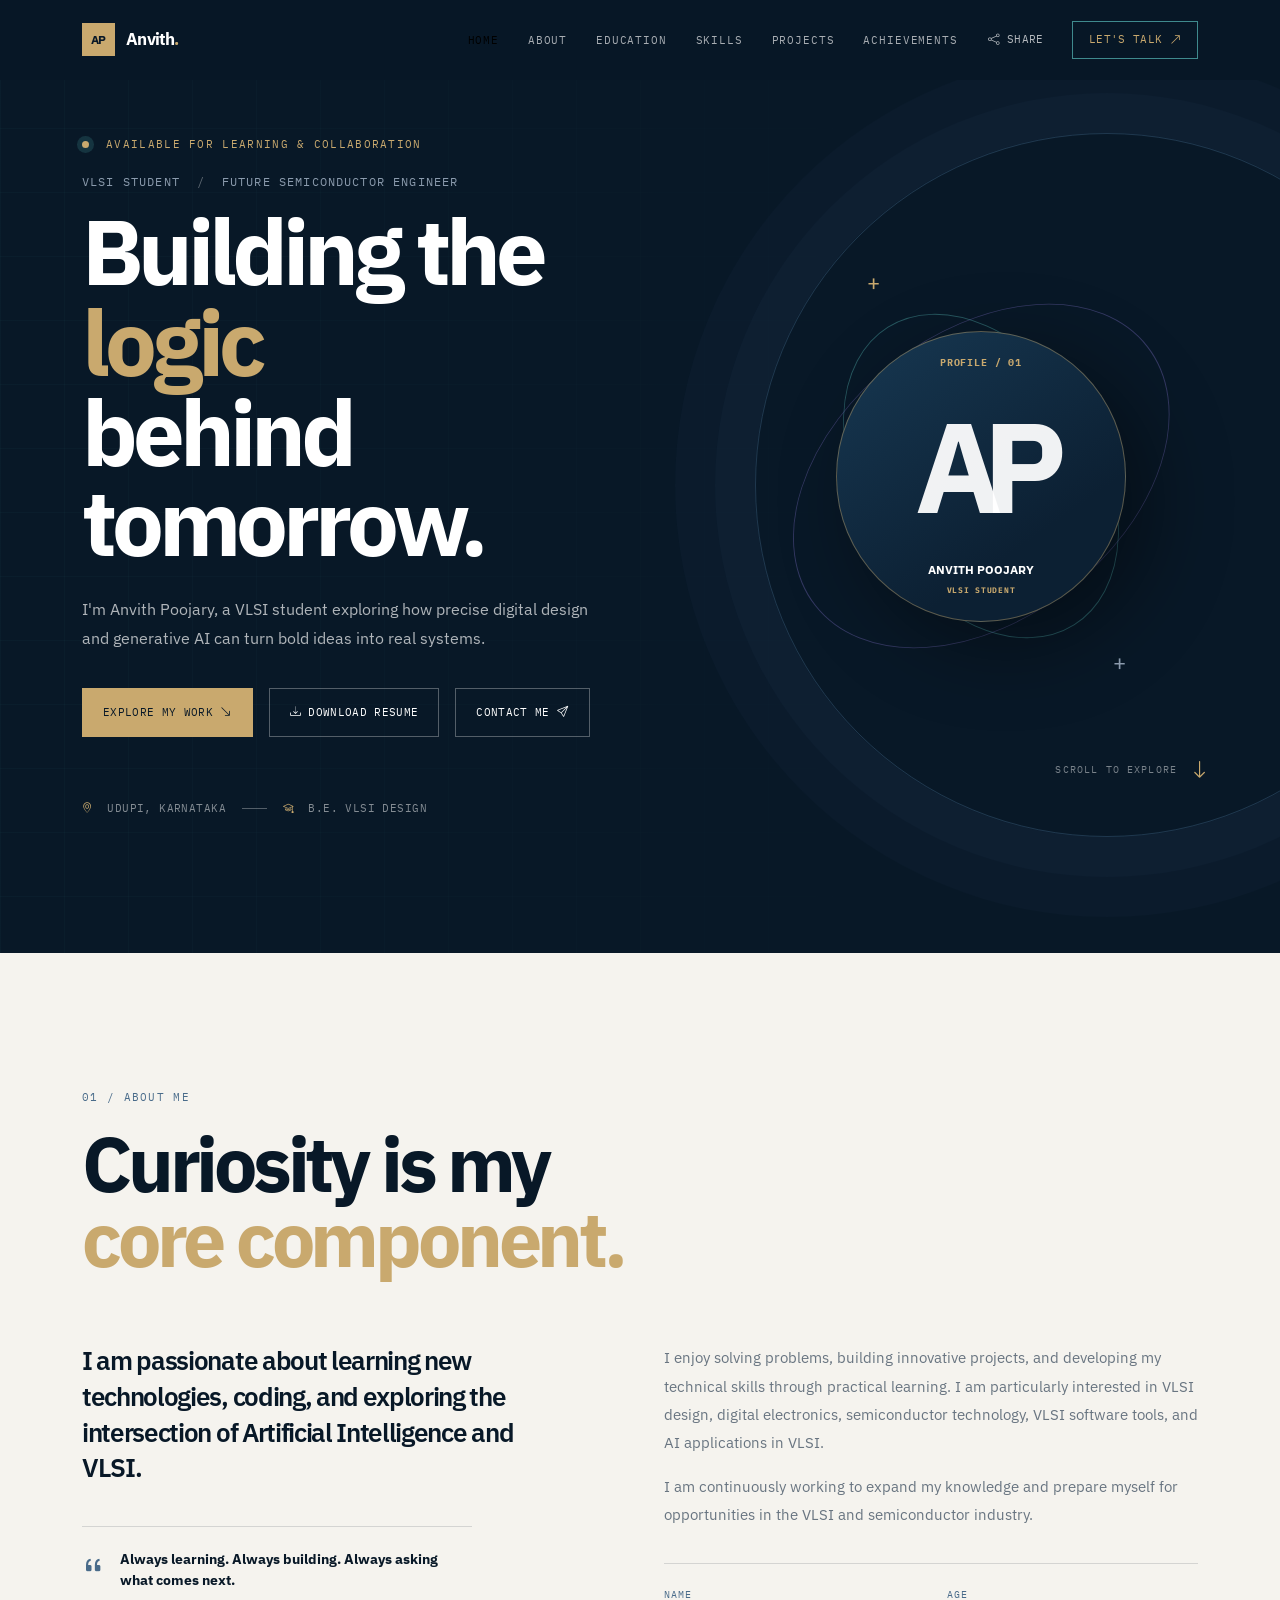
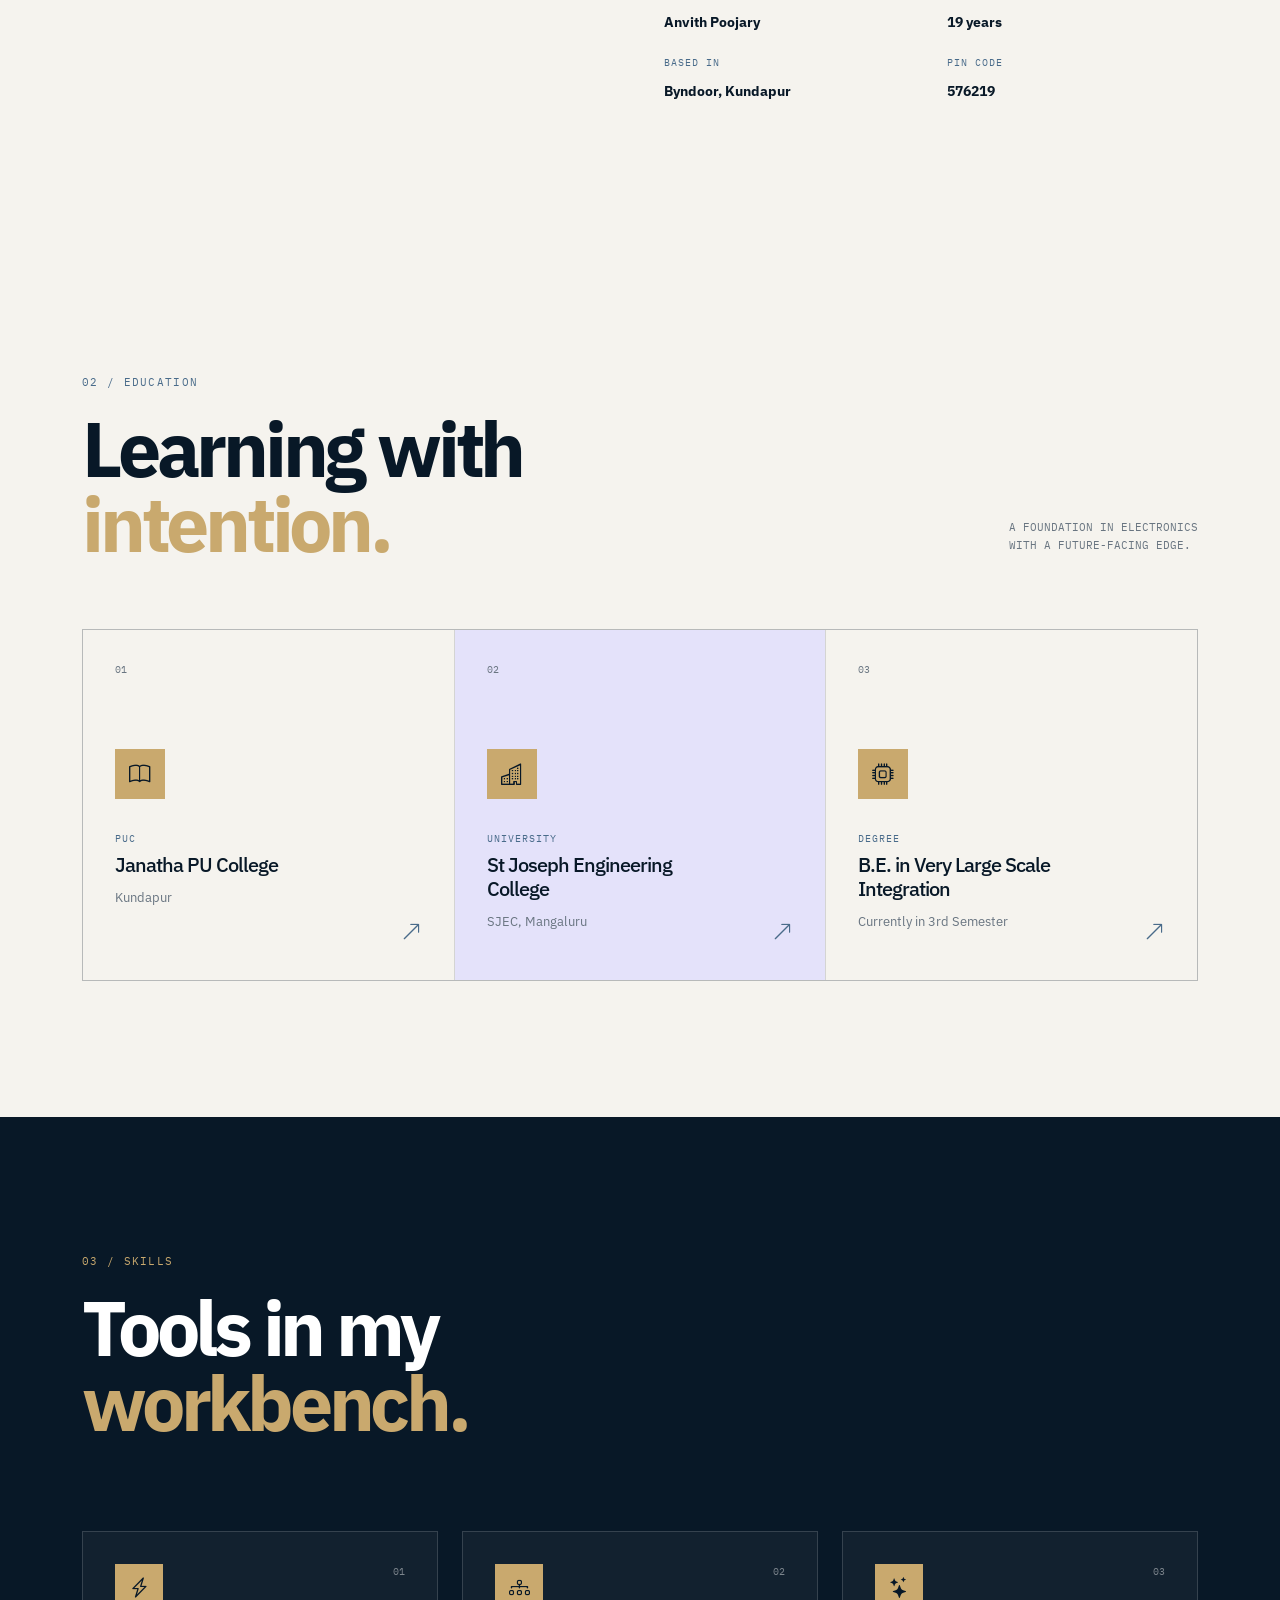
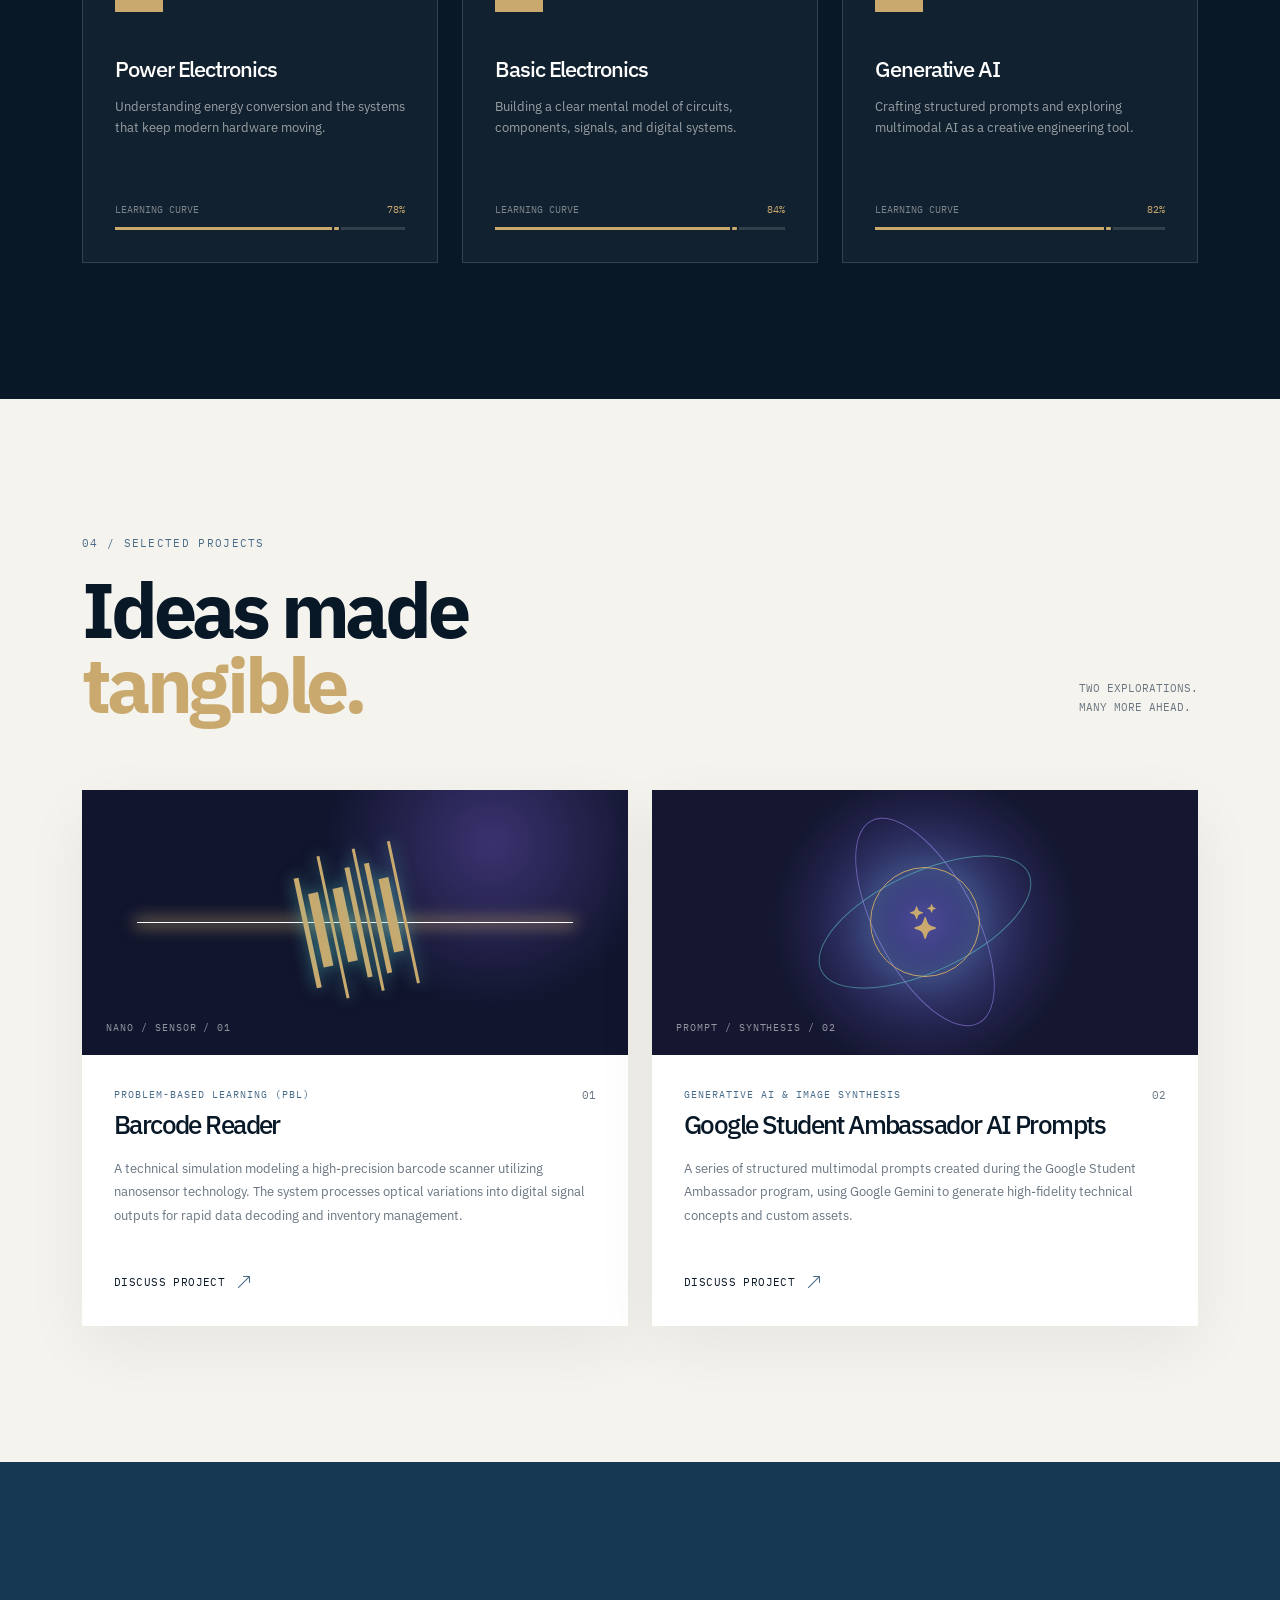
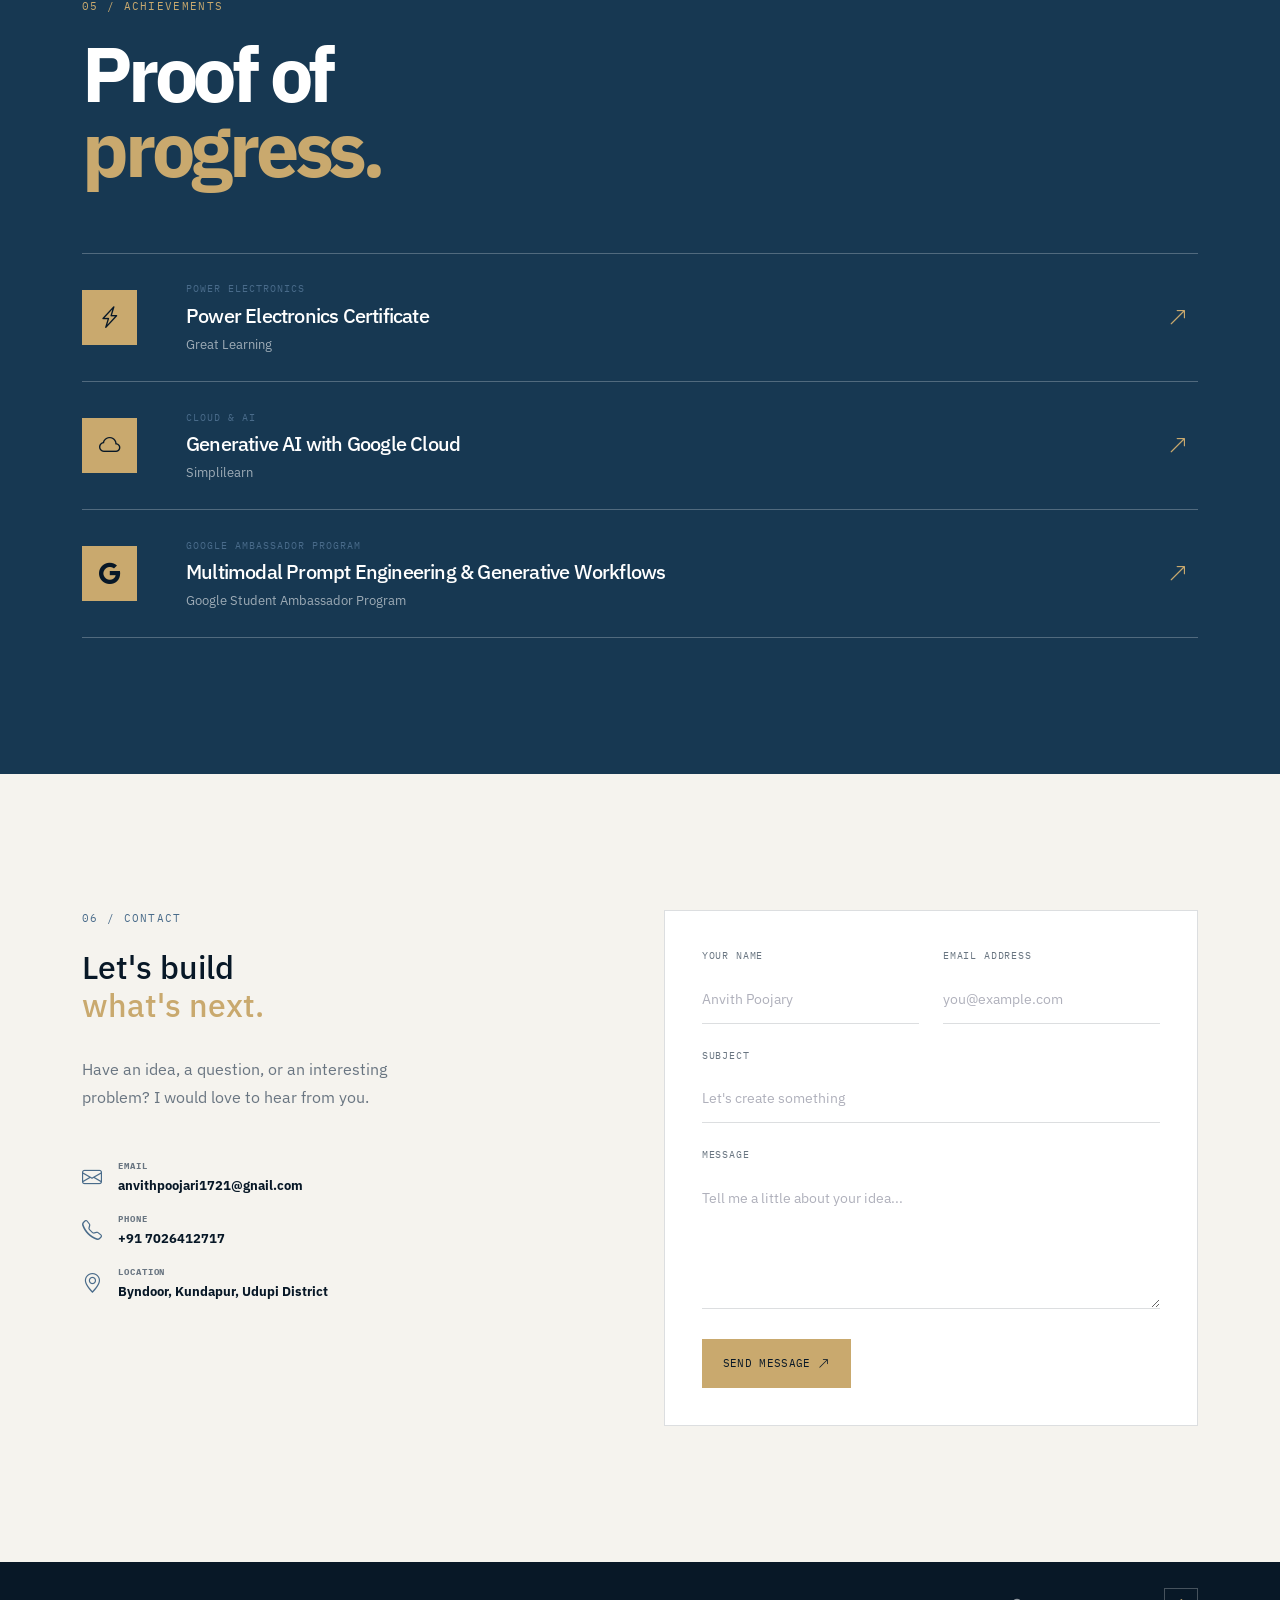
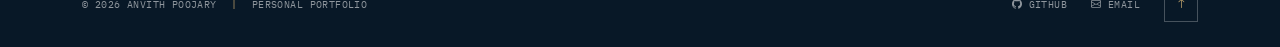
==== index.html @ b2755cb9 "Add files via upload" ====
<!DOCTYPE html>
<html lang="en">
<head>
  <meta charset="UTF-8">
  <meta name="viewport" content="width=device-width, initial-scale=1.0">
  <meta name="description" content="Anvith Poojary is a VLSI student building thoughtful solutions at the intersection of digital electronics, AI, and semiconductor technology.">
  <meta name="theme-color" content="#081827">
  <title>Anvith Poojary | VLSI Student Portfolio</title>

  <!-- Typography and vendor styles -->
  <link rel="preconnect" href="https://fonts.googleapis.com">
  <link rel="preconnect" href="https://fonts.gstatic.com" crossorigin>
  <link href="https://fonts.googleapis.com/css2?family=IBM+Plex+Mono:wght@400;500&family=IBM+Plex+Sans:wght@400;500;600;700&display=swap" rel="stylesheet">
  <link href="https://cdn.jsdelivr.net/npm/bootstrap@5.3.3/dist/css/bootstrap.min.css" rel="stylesheet" integrity="sha384-QWTKZyjpPEjISv5WaRU9OFeRpok6YctnYmDr5pNlyT2bRjXh0JMhjY6hW+ALEwIH" crossorigin="anonymous">
  <link rel="stylesheet" href="https://cdn.jsdelivr.net/npm/bootstrap-icons@1.11.3/font/bootstrap-icons.min.css">
  <link rel="stylesheet" href="style.css">
</head>
<body>
  <!-- Page loading state -->
  <div class="page-loader" id="pageLoader" aria-label="Loading portfolio" role="status">
    <div class="loader-mark">AP<span>.</span></div>
    <div class="loader-line"><span></span></div>
  </div>

  <!-- Sticky navigation -->
  <nav class="navbar navbar-expand-lg fixed-top" id="mainNav" aria-label="Primary navigation">
    <div class="container">
      <a class="navbar-brand" href="#home" aria-label="Anvith Poojary home">
        <span class="brand-mark">AP</span>
        <span class="brand-name">Anvith<span>.</span></span>
      </a>
      <button class="navbar-toggler" type="button" data-bs-toggle="collapse" data-bs-target="#navMenu" aria-controls="navMenu" aria-expanded="false" aria-label="Toggle navigation">
        <i class="bi bi-list"></i>
      </button>
      <div class="collapse navbar-collapse" id="navMenu">
        <ul class="navbar-nav ms-auto align-items-lg-center gap-lg-2">
          <li class="nav-item"><a class="nav-link active" href="#home">Home</a></li>
          <li class="nav-item"><a class="nav-link" href="#about">About</a></li>
          <li class="nav-item"><a class="nav-link" href="#education">Education</a></li>
          <li class="nav-item"><a class="nav-link" href="#skills">Skills</a></li>
          <li class="nav-item"><a class="nav-link" href="#projects">Projects</a></li>
          <li class="nav-item"><a class="nav-link" href="#achievements">Achievements</a></li>
          <li class="nav-item"><button class="btn btn-share" type="button" id="shareButton" aria-label="Share this portfolio"><i class="bi bi-share"></i> Share</button></li>
          <li class="nav-item ms-lg-2"><a class="btn btn-nav" href="#contact">Let's talk <i class="bi bi-arrow-up-right"></i></a></li>
        </ul>
      </div>
    </div>
  </nav>

  <main>
    <!-- Hero -->
    <section class="hero-section section-padding" id="home">
      <div class="hero-grid"></div>
      <div class="container position-relative">
        <div class="row align-items-center g-5">
          <div class="col-lg-7 hero-copy" data-reveal>
            <p class="eyebrow"><span class="status-dot"></span> Available for learning & collaboration</p>
            <p class="hero-tagline">VLSI Student <span>/</span> Future Semiconductor Engineer</p>
            <h1>Building the <em>logic</em><br>behind tomorrow.</h1>
            <p class="hero-intro">I'm Anvith Poojary, a VLSI student exploring how precise digital design and generative AI can turn bold ideas into real systems.</p>
            <div class="hero-actions d-flex flex-wrap gap-3">
              <a href="#projects" class="btn btn-primary-custom">Explore my work <i class="bi bi-arrow-down-right"></i></a>
              <a href="#" class="btn btn-outline-custom" id="downloadResume"><i class="bi bi-download"></i> Download resume</a>
              <a href="#contact" class="btn btn-outline-custom">Contact me <i class="bi bi-send"></i></a>
            </div>
            <div class="hero-meta">
              <span><i class="bi bi-geo-alt"></i> Udupi, Karnataka</span>
              <span class="meta-divider"></span>
              <span><i class="bi bi-mortarboard"></i> B.E. VLSI Design</span>
            </div>
          </div>
          <div class="col-lg-5 hero-visual" data-reveal data-reveal-delay="150">
            <div class="profile-orbit" aria-label="Profile image placeholder for Anvith Poojary">
              <div class="orbit orbit-one"></div>
              <div class="orbit orbit-two"></div>
              <div class="profile-card">
                <div class="profile-topline"><strong>PROFILE / 01</strong></div>
                <div class="profile-initials">AP</div>
                <div class="profile-caption"><strong>ANVITH POOJARY</strong><small>VLSI STUDENT</small></div>
              </div>
              <div class="visual-cross cross-one">+</div>
              <div class="visual-cross cross-two">+</div>
            </div>
          </div>
        </div>
        <a href="#about" class="scroll-cue" aria-label="Scroll to about section"><span>Scroll to explore</span><i class="bi bi-arrow-down"></i></a>
      </div>
    </section>

    <!-- About -->
    <section class="section-padding section-light" id="about">
      <div class="container">
        <div class="section-heading" data-reveal>
          <p class="eyebrow">01 / About me</p>
          <h2>Curiosity is my<br><span>core component.</span></h2>
        </div>
        <div class="row g-5 align-items-start">
          <div class="col-lg-5" data-reveal>
            <p class="lead-copy">I am passionate about learning new technologies, coding, and exploring the intersection of Artificial Intelligence and VLSI.</p>
            <div class="about-note"><i class="bi bi-quote"></i><p>Always learning. Always building. Always asking what comes next.</p></div>
          </div>
          <div class="col-lg-6 offset-lg-1" data-reveal data-reveal-delay="120">
            <p class="body-copy">I enjoy solving problems, building innovative projects, and developing my technical skills through practical learning. I am particularly interested in VLSI design, digital electronics, semiconductor technology, VLSI software tools, and AI applications in VLSI.</p>
            <p class="body-copy">I am continuously working to expand my knowledge and prepare myself for opportunities in the VLSI and semiconductor industry.</p>
            <div class="info-grid">
              <div><span>NAME</span><strong>Anvith Poojary</strong></div>
              <div><span>AGE</span><strong>19 years</strong></div>
              <div><span>BASED IN</span><strong>Byndoor, Kundapur</strong></div>
              <div><span>PIN CODE</span><strong>576219</strong></div>
            </div>
          </div>
        </div>
      </div>
    </section>

    <!-- Education -->
    <section class="section-padding" id="education">
      <div class="container">
        <div class="section-heading d-lg-flex justify-content-between align-items-end" data-reveal>
          <div><p class="eyebrow">02 / Education</p><h2>Learning with<br><span>intention.</span></h2></div>
          <p class="heading-aside">A foundation in electronics<br>with a future-facing edge.</p>
        </div>
        <div class="education-track">
          <article class="education-card" data-reveal>
            <div class="card-index">01</div><div class="education-icon"><i class="bi bi-book"></i></div>
            <p class="card-label">PUC</p><h3>Janatha PU College</h3><p>Kundapur</p><div class="card-arrow"><i class="bi bi-arrow-up-right"></i></div>
          </article>
          <article class="education-card featured-education" data-reveal data-reveal-delay="100">
            <div class="card-index">02</div><div class="education-icon"><i class="bi bi-buildings"></i></div>
            <p class="card-label">University</p><h3>St Joseph Engineering College</h3><p>SJEC, Mangaluru</p><div class="card-arrow"><i class="bi bi-arrow-up-right"></i></div>
          </article>
          <article class="education-card" data-reveal data-reveal-delay="200">
            <div class="card-index">03</div><div class="education-icon"><i class="bi bi-cpu"></i></div>
            <p class="card-label">Degree</p><h3>B.E. in Very Large Scale Integration</h3><p>Currently in 3rd Semester</p><div class="card-arrow"><i class="bi bi-arrow-up-right"></i></div>
          </article>
        </div>
      </div>
    </section>

    <!-- Skills -->
    <section class="section-padding section-dark" id="skills">
      <div class="container">
        <div class="section-heading light-heading" data-reveal><p class="eyebrow">03 / Skills</p><h2>Tools in my<br><span>workbench.</span></h2></div>
        <div class="row g-4 skills-grid">
          <div class="col-md-4" data-reveal><article class="skill-card"><div class="skill-head"><div class="skill-icon"><i class="bi bi-lightning-charge"></i></div><span>01</span></div><h3>Power Electronics</h3><p>Understanding energy conversion and the systems that keep modern hardware moving.</p><div class="skill-progress"><div class="progress-meta"><span>Learning curve</span><strong>78%</strong></div><div class="progress"><div class="progress-bar" role="progressbar" style="width: 78%" aria-valuenow="78" aria-valuemin="0" aria-valuemax="100"></div></div></div></article></div>
          <div class="col-md-4" data-reveal data-reveal-delay="100"><article class="skill-card"><div class="skill-head"><div class="skill-icon"><i class="bi bi-diagram-3"></i></div><span>02</span></div><h3>Basic Electronics</h3><p>Building a clear mental model of circuits, components, signals, and digital systems.</p><div class="skill-progress"><div class="progress-meta"><span>Learning curve</span><strong>84%</strong></div><div class="progress"><div class="progress-bar" role="progressbar" style="width: 84%" aria-valuenow="84" aria-valuemin="0" aria-valuemax="100"></div></div></div></article></div>
          <div class="col-md-4" data-reveal data-reveal-delay="200"><article class="skill-card"><div class="skill-head"><div class="skill-icon"><i class="bi bi-stars"></i></div><span>03</span></div><h3>Generative AI</h3><p>Crafting structured prompts and exploring multimodal AI as a creative engineering tool.</p><div class="skill-progress"><div class="progress-meta"><span>Learning curve</span><strong>82%</strong></div><div class="progress"><div class="progress-bar" role="progressbar" style="width: 82%" aria-valuenow="82" aria-valuemin="0" aria-valuemax="100"></div></div></div></article></div>
        </div>
      </div>
    </section>

    <!-- Projects -->
    <section class="section-padding section-light" id="projects">
      <div class="container">
        <div class="section-heading d-lg-flex justify-content-between align-items-end" data-reveal><div><p class="eyebrow">04 / Selected projects</p><h2>Ideas made<br><span>tangible.</span></h2></div><p class="heading-aside">Two explorations.<br>Many more ahead.</p></div>
        <div class="row g-4">
          <div class="col-lg-6" data-reveal><article class="project-card"><div class="project-visual project-visual-barcode"><div class="scanner-line"></div><div class="barcode-bars"><span></span><span></span><span></span><span></span><span></span><span></span><span></span><span></span><span></span></div><div class="project-visual-label">NANO / SENSOR / 01</div></div><div class="project-content"><div class="d-flex justify-content-between align-items-start"><p class="card-label">Problem-Based Learning (PBL)</p><span class="project-number">01</span></div><h3>Barcode Reader</h3><p>A technical simulation modeling a high-precision barcode scanner utilizing nanosensor technology. The system processes optical variations into digital signal outputs for rapid data decoding and inventory management.</p><a href="#contact" class="project-link">Discuss project <i class="bi bi-arrow-up-right"></i></a></div></article></div>
          <div class="col-lg-6" data-reveal data-reveal-delay="120"><article class="project-card"><div class="project-visual project-visual-ai"><div class="ai-sphere"><i class="bi bi-stars"></i></div><div class="ai-orbit ai-orbit-a"></div><div class="ai-orbit ai-orbit-b"></div><div class="project-visual-label">PROMPT / SYNTHESIS / 02</div></div><div class="project-content"><div class="d-flex justify-content-between align-items-start"><p class="card-label">Generative AI & Image Synthesis</p><span class="project-number">02</span></div><h3>Google Student Ambassador AI Prompts</h3><p>A series of structured multimodal prompts created during the Google Student Ambassador program, using Google Gemini to generate high-fidelity technical concepts and custom assets.</p><a href="#contact" class="project-link">Discuss project <i class="bi bi-arrow-up-right"></i></a></div></article></div>
        </div>
      </div>
    </section>

    <!-- Achievements -->
    <section class="section-padding section-purple" id="achievements">
      <div class="container">
        <div class="section-heading light-heading" data-reveal><p class="eyebrow">05 / Achievements</p><h2>Proof of<br><span>progress.</span></h2></div>
        <div class="certificate-list">
          <article class="certificate-item" data-reveal><div class="certificate-icon"><i class="bi bi-lightning-charge"></i></div><div><p class="card-label">Power Electronics</p><h3>Power Electronics Certificate</h3><p>Great Learning</p></div><span class="certificate-arrow"><i class="bi bi-arrow-up-right"></i></span></article>
          <article class="certificate-item" data-reveal data-reveal-delay="100"><div class="certificate-icon"><i class="bi bi-cloud"></i></div><div><p class="card-label">Cloud & AI</p><h3>Generative AI with Google Cloud</h3><p>Simplilearn</p></div><span class="certificate-arrow"><i class="bi bi-arrow-up-right"></i></span></article>
          <article class="certificate-item" data-reveal data-reveal-delay="200"><div class="certificate-icon"><i class="bi bi-google"></i></div><div><p class="card-label">Google Ambassador Program</p><h3>Multimodal Prompt Engineering & Generative Workflows</h3><p>Google Student Ambassador Program</p></div><span class="certificate-arrow"><i class="bi bi-arrow-up-right"></i></span></article>
        </div>
      </div>
    </section>

    <!-- Contact -->
    <section class="section-padding section-light contact-section" id="contact">
      <div class="container"><div class="row g-5">
        <div class="col-lg-5" data-reveal><p class="eyebrow">06 / Contact</p><h2>Let's build<br><span>what's next.</span></h2><p class="contact-intro">Have an idea, a question, or an interesting problem? I would love to hear from you.</p><div class="contact-details"><a href="mailto:anvithpoojari1721@gnail.com"><i class="bi bi-envelope"></i><span><small>EMAIL</small>anvithpoojari1721@gnail.com</span></a><a href="tel:+917026412717"><i class="bi bi-telephone"></i><span><small>PHONE</small>+91 7026412717</span></a><div><i class="bi bi-geo-alt"></i><span><small>LOCATION</small>Byndoor, Kundapur, Udupi District</span></div></div></div>
        <div class="col-lg-6 offset-lg-1" data-reveal data-reveal-delay="120"><form id="contactForm" class="contact-form" novalidate><div class="row g-4"><div class="col-md-6 form-field"><label for="name">Your name</label><input type="text" id="name" name="name" placeholder="Anvith Poojary" required><div class="invalid-feedback">Please enter your name.</div></div><div class="col-md-6 form-field"><label for="email">Email address</label><input type="email" id="email" name="email" placeholder="you@example.com" required><div class="invalid-feedback">Please enter a valid email.</div></div><div class="col-12 form-field"><label for="subject">Subject</label><input type="text" id="subject" name="subject" placeholder="Let's create something" required><div class="invalid-feedback">Please enter a subject.</div></div><div class="col-12 form-field"><label for="message">Message</label><textarea id="message" name="message" rows="5" placeholder="Tell me a little about your idea..." required></textarea><div class="invalid-feedback">Please write a message.</div></div><div class="col-12 d-flex align-items-center gap-3"><button class="btn btn-primary-custom" type="submit">Send message <i class="bi bi-arrow-up-right"></i></button><span class="form-status" id="formStatus" role="status"></span></div></div></form></div>
      </div></div>
    </section>
  </main>

  <!-- Footer -->
  <footer class="site-footer"><div class="container d-flex flex-column flex-md-row justify-content-between align-items-center gap-3"><p>&copy; 2026 Anvith Poojary <span>|</span> Personal Portfolio</p><div class="footer-links"><a href="https://github.com/A-poojary" target="_blank" rel="noopener noreferrer" aria-label="Anvith's GitHub"><i class="bi bi-github"></i> GitHub</a><a href="mailto:anvithpoojari1721@gnail.com"><i class="bi bi-envelope"></i> Email</a><a href="#home" class="back-top" aria-label="Back to top"><i class="bi bi-arrow-up"></i></a></div></div></footer>

  <script src="https://cdn.jsdelivr.net/npm/bootstrap@5.3.3/dist/js/bootstrap.bundle.min.js" integrity="sha384-YvpcrYf0tY3lHB60NNkmXc5s9fDVZLESaAA55NDzOxhy9GkcIdslK1eN7N6jIeHz" crossorigin="anonymous"></script>
  <script src="script.js"></script>
</body>
</html>
---- style.css ----
:root {
  --ink: #081827;
  --ink-soft: #10283d;
  --paper: #f5f3ee;
  --white: #ffffff;
  --muted: #697581;
  --line: rgba(8, 24, 39, 0.14);
  --electric: #496b8a;
  --cyan: #c9a96e;
  --violet: #8b9bad;
  --display: 'IBM Plex Sans', sans-serif;
  --mono: 'IBM Plex Mono', monospace;
}

* { box-sizing: border-box; }
html { scroll-behavior: smooth; }
body { margin: 0; color: var(--ink); background: var(--paper); font-family: var(--display); overflow-x: hidden; }
a { color: inherit; text-decoration: none; }
section { scroll-margin-top: 76px; }

.page-loader { position: fixed; inset: 0; z-index: 2000; display: flex; align-items: center; justify-content: center; flex-direction: column; gap: 1.25rem; background: var(--ink); transition: opacity .6s ease, visibility .6s ease; }
.page-loader.is-hidden { opacity: 0; visibility: hidden; }
.loader-mark { color: #fff; font-size: 2.3rem; font-weight: 800; letter-spacing: -.08em; }
.loader-mark span, .brand-name span { color: var(--cyan); }
.loader-line { width: 100px; height: 2px; overflow: hidden; background: rgba(255,255,255,.18); }
.loader-line span { display: block; width: 55%; height: 100%; background: var(--cyan); animation: loading 1s ease-in-out infinite; }
@keyframes loading { 0% { transform: translateX(-100%); } 100% { transform: translateX(190%); } }

.navbar { padding: 1.15rem 0; background: rgba(8,24,39,.94); backdrop-filter: blur(16px); transition: padding .3s ease, box-shadow .3s ease; }
.navbar.fixed-top { position: fixed; top: 0; right: 0; left: 0; z-index: 1030; }
.navbar > .container { display: flex; align-items: center; width: 100%; max-width: 1140px; margin: 0 auto; padding-right: .75rem; padding-left: .75rem; }
.navbar.scrolled { padding: .72rem 0; box-shadow: 0 10px 40px rgba(0,0,0,.16); }
.navbar-brand { display: flex; align-items: center; gap: .7rem; color: #fff; font-weight: 800; letter-spacing: -.05em; font-size: 1.05rem; }
.navbar-brand { flex-shrink: 0; }
.brand-mark { display: grid; place-items: center; width: 33px; height: 33px; color: var(--ink); background: var(--cyan); font-size: .75rem; letter-spacing: -.08em; }
.nav-link { color: rgba(255,255,255,.65); font-family: var(--mono); font-size: .68rem; text-transform: uppercase; letter-spacing: .08em; padding: .55rem .65rem !important; }
.nav-link:hover, .nav-link.active { color: var(--cyan); }
.navbar-nav { display: flex; flex-wrap: nowrap; align-items: center; margin-left: auto; white-space: nowrap; }
.navbar-collapse { flex-grow: 1; align-items: center; }
.btn-share { padding: .62rem .7rem; color: rgba(255,255,255,.7); background: transparent; border: 1px solid transparent; font-size: .68rem; }
.btn-share:hover { color: var(--cyan); border-color: rgba(143,180,211,.4); }
.btn-nav { border: 1px solid rgba(100,215,210,.6); color: var(--cyan); padding: .62rem 1rem; border-radius: 0; font-family: var(--mono); font-size: .68rem; text-transform: uppercase; letter-spacing: .04em; }
.btn-nav:hover { color: var(--ink); background: var(--cyan); }
.navbar-toggler { color: #fff; border: 1px solid rgba(255,255,255,.3); border-radius: 0; font-size: 1.3rem; }

.hero-section { position: relative; min-height: 100vh; display: flex; align-items: center; overflow: hidden; color: #fff; background: var(--ink); padding-top: 8rem; }
.hero-grid { position: absolute; inset: 0; opacity: .28; background-image: linear-gradient(rgba(100,215,210,.11) 1px, transparent 1px), linear-gradient(90deg, rgba(100,215,210,.11) 1px, transparent 1px); background-size: 64px 64px; mask-image: linear-gradient(to right, #000, transparent 75%); }
.hero-section::after { content: ''; position: absolute; top: 14%; right: -14%; width: 55vw; height: 55vw; border-radius: 50%; border: 1px solid rgba(81,125,163,.32); box-shadow: 0 0 0 40px rgba(81,125,163,.04), 0 0 0 80px rgba(81,125,163,.035); }
.eyebrow { margin-bottom: 1.3rem; color: var(--electric); font-family: var(--mono); font-size: .68rem; letter-spacing: .12em; text-transform: uppercase; }
.hero-section .eyebrow, .light-heading .eyebrow { color: var(--cyan); }
.status-dot { display: inline-block; width: 7px; height: 7px; margin-right: .55rem; border-radius: 50%; background: var(--cyan); box-shadow: 0 0 0 5px rgba(100,215,210,.14); }
.hero-tagline { margin: 0 0 1rem; color: var(--violet); font-family: var(--mono); font-size: .72rem; letter-spacing: .1em; text-transform: uppercase; }
.hero-tagline span { margin: 0 .55rem; color: rgba(255,255,255,.35); }
h1, h2, h3, p { margin-top: 0; }
h1 { max-width: 760px; margin-bottom: 1.7rem; font-size: clamp(3.5rem, 7.2vw, 7.4rem); line-height: .98; letter-spacing: -.055em; font-weight: 700; }
h1 em, h2 span { color: var(--cyan); font-style: normal; }
.hero-intro { max-width: 510px; color: rgba(255,255,255,.68); font-size: 1rem; line-height: 1.8; }
.hero-actions { margin-top: 2.2rem; }
.btn { border-radius: 0; font-family: var(--mono); font-size: .7rem; letter-spacing: .03em; text-transform: uppercase; transition: transform .25s ease, background .25s ease, color .25s ease; }
.btn:hover { transform: translateY(-3px); }
.btn-primary-custom { padding: .95rem 1.25rem; color: var(--ink); background: var(--cyan); border: 1px solid var(--cyan); }
.btn-primary-custom:hover { color: var(--ink); background: #90ebe3; border-color: #90ebe3; }
.btn-outline-custom { padding: .95rem 1.25rem; color: #fff; border: 1px solid rgba(255,255,255,.3); }
.btn-outline-custom:hover { color: var(--ink); background: #fff; border-color: #fff; }
.hero-meta { display: flex; flex-wrap: wrap; align-items: center; gap: 1rem; margin-top: 4rem; color: rgba(255,255,255,.5); font-family: var(--mono); font-size: .66rem; text-transform: uppercase; letter-spacing: .04em; }
.hero-meta i { color: var(--cyan); margin-right: .4rem; }
.meta-divider { width: 25px; height: 1px; background: rgba(255,255,255,.3); }
.hero-visual { min-height: 510px; display: grid; place-items: center; }
.profile-orbit { position: relative; width: min(440px, 90vw); aspect-ratio: 1; }
.orbit { position: absolute; inset: 10%; border: 1px solid rgba(100,215,210,.33); border-radius: 50%; transform: rotate(-32deg) scaleX(.68); }
.orbit-one { animation: rotateOrbit 16s linear infinite; }
.orbit-two { inset: 2%; border-color: rgba(167,139,250,.28); transform: rotate(52deg) scaleX(.68); animation: rotateOrbitReverse 20s linear infinite; }
@keyframes rotateOrbit { to { transform: rotate(328deg) scaleX(.68); } }
@keyframes rotateOrbitReverse { to { transform: rotate(-308deg) scaleX(.68); } }
.profile-card { position: absolute; inset: 17%; display: flex; flex-direction: column; justify-content: space-between; padding: 1.5rem; background: linear-gradient(145deg, #173852, #0c2033 70%); border: 1px solid rgba(201,169,110,.42); border-radius: 50%; box-shadow: 25px 25px 80px rgba(0,0,0,.4); }
.profile-topline { display: flex; justify-content: center; color: var(--cyan); font-family: var(--mono); font-size: .6rem; letter-spacing: .09em; }
.profile-topline strong, .profile-caption strong { font-weight: 700; }
.profile-initials { align-self: center; color: rgba(255,255,255,.94); font-size: clamp(5rem, 13vw, 8rem); font-weight: 800; letter-spacing: -.16em; line-height: .95; }
.profile-caption { display: flex; flex-direction: column; align-items: center; gap: .35rem; color: #fff; font-size: .75rem; font-weight: 700; text-align: center; }
.profile-caption small { color: var(--cyan); font-family: var(--mono); font-size: .5rem; letter-spacing: .09em; }
.visual-cross { position: absolute; color: var(--cyan); font-size: 1.4rem; }.cross-one { top: 2%; left: 24%; }.cross-two { right: 17%; bottom: 4%; color: var(--violet); }
.scroll-cue { position: absolute; right: 0; bottom: 2rem; display: flex; align-items: center; gap: .8rem; color: rgba(255,255,255,.46); font-family: var(--mono); font-size: .6rem; text-transform: uppercase; letter-spacing: .12em; }.scroll-cue i { color: var(--cyan); font-size: 1.2rem; }

.section-padding { padding: 8.5rem 0; }.section-light { background: var(--paper); }.section-dark { color: #fff; background: var(--ink); }.section-purple { color: #fff; background: #173852; }
.section-heading { margin-bottom: 4.2rem; }.section-heading h2 { margin: 0; font-size: clamp(3rem, 6vw, 5.8rem); line-height: .98; letter-spacing: -.055em; font-weight: 700; }.heading-aside { margin: 0 0 .4rem; color: var(--muted); font-family: var(--mono); font-size: .68rem; line-height: 1.7; text-transform: uppercase; }.light-heading h2 { color: #fff; }
.lead-copy { max-width: 440px; margin-bottom: 2.5rem; font-size: 1.65rem; line-height: 1.35; letter-spacing: -.05em; font-weight: 600; }.body-copy { max-width: 570px; color: var(--muted); font-size: .95rem; line-height: 1.85; }.about-note { display: flex; gap: 1rem; align-items: start; max-width: 390px; padding-top: 1.4rem; border-top: 1px solid var(--line); color: var(--electric); }.about-note i { font-size: 1.4rem; }.about-note p { margin: 0; color: var(--ink); font-size: .88rem; line-height: 1.5; font-weight: 700; }.info-grid { display: grid; grid-template-columns: repeat(2, 1fr); gap: 1.4rem 2rem; margin-top: 2.2rem; padding-top: 1.4rem; border-top: 1px solid var(--line); }.info-grid span, .card-label { display: block; margin-bottom: .45rem; color: var(--electric); font-family: var(--mono); font-size: .63rem; letter-spacing: .1em; text-transform: uppercase; }.info-grid strong { font-size: .87rem; }
.education-track { display: grid; grid-template-columns: repeat(3, 1fr); gap: 1px; background: var(--line); border: 1px solid var(--line); }.education-card { position: relative; min-height: 340px; padding: 2rem; background: var(--paper); transition: color .35s ease, background .35s ease, transform .35s ease; }.education-card:hover { z-index: 1; color: #fff; background: var(--ink); transform: translateY(-8px); }.card-index { color: var(--muted); font-family: var(--mono); font-size: .65rem; }.education-icon { display: grid; place-items: center; width: 50px; height: 50px; margin: 4.5rem 0 2rem; color: var(--ink); background: var(--cyan); font-size: 1.35rem; }.education-card h3 { max-width: 250px; margin-bottom: .65rem; font-size: 1.25rem; letter-spacing: -.05em; }.education-card p:not(.card-label) { color: var(--muted); font-size: .82rem; }.education-card:hover p:not(.card-label), .education-card:hover .card-index { color: rgba(255,255,255,.55); }.card-arrow { position: absolute; right: 2rem; bottom: 2rem; color: var(--electric); font-size: 1.3rem; }.featured-education { background: #e4e2fa; }
.skills-grid { margin-top: .5rem; }.skill-card { height: 100%; padding: 2rem; border: 1px solid rgba(255,255,255,.15); background: rgba(255,255,255,.04); transition: border-color .3s ease, transform .3s ease, background .3s ease; }.skill-card:hover { border-color: var(--cyan); background: rgba(100,215,210,.08); transform: translateY(-8px); }.skill-head { display: flex; justify-content: space-between; align-items: start; color: rgba(255,255,255,.45); font-family: var(--mono); font-size: .65rem; }.skill-icon { display: grid; place-items: center; width: 48px; height: 48px; color: var(--ink); background: var(--cyan); font-size: 1.3rem; }.skill-card h3 { margin: 2.8rem 0 .8rem; color: #fff; font-size: 1.35rem; letter-spacing: -.05em; }.skill-card p { min-height: 75px; color: rgba(255,255,255,.57); font-size: .82rem; line-height: 1.65; }.skill-progress { margin-top: 2rem; }.progress-meta { display: flex; justify-content: space-between; margin-bottom: .6rem; color: rgba(255,255,255,.45); font-family: var(--mono); font-size: .6rem; text-transform: uppercase; }.progress-meta strong { color: var(--cyan); font-weight: 400; }.progress { height: 3px; overflow: visible; border-radius: 0; background: rgba(255,255,255,.14); }.progress-bar { position: relative; border-radius: 0; background: var(--cyan); }.progress-bar::after { content: ''; position: absolute; top: -3px; right: 0; width: 9px; height: 9px; border: 2px solid var(--ink); border-radius: 50%; background: var(--cyan); }
.project-card { height: 100%; overflow: hidden; background: #fff; box-shadow: 0 20px 60px rgba(10,12,29,.06); transition: transform .35s ease, box-shadow .35s ease; }.project-card:hover { transform: translateY(-8px); box-shadow: 0 28px 70px rgba(10,12,29,.14); }.project-visual { position: relative; height: 265px; overflow: hidden; background: var(--ink); }.project-visual-label { position: absolute; left: 1.5rem; bottom: 1.2rem; color: rgba(255,255,255,.55); font-family: var(--mono); font-size: .6rem; letter-spacing: .1em; }.project-visual-barcode { display: grid; place-items: center; background: radial-gradient(circle at 75% 20%, #3a3270, transparent 36%), #11152d; }.barcode-bars { display: flex; align-items: center; gap: 6px; transform: rotate(-12deg); }.barcode-bars span { display: block; width: 5px; height: 112px; background: var(--cyan); box-shadow: 0 0 16px rgba(100,215,210,.65); }.barcode-bars span:nth-child(2n) { height: 75px; width: 10px; }.barcode-bars span:nth-child(3n) { height: 145px; width: 3px; }.scanner-line { position: absolute; top: 50%; left: 10%; right: 10%; height: 1px; background: #fff; box-shadow: 0 0 16px 2px var(--cyan); animation: scan 3s ease-in-out infinite alternate; }.project-visual-ai { display: grid; place-items: center; background: radial-gradient(circle at center, #463c91, transparent 50%), #14172f; }.ai-sphere { z-index: 1; display: grid; place-items: center; width: 110px; height: 110px; border: 1px solid var(--cyan); border-radius: 50%; color: var(--cyan); background: rgba(100,215,210,.08); box-shadow: 0 0 60px rgba(100,215,210,.4), inset 0 0 30px rgba(100,215,210,.2); font-size: 2.2rem; }.ai-orbit { position: absolute; width: 230px; height: 100px; border: 1px solid rgba(100,215,210,.5); border-radius: 50%; transform: rotate(-25deg); }.ai-orbit-b { transform: rotate(62deg); border-color: rgba(167,139,250,.55); }.project-content { padding: 2rem; }.project-content h3 { margin-bottom: 1rem; font-size: 1.65rem; letter-spacing: -.06em; }.project-content p:not(.card-label) { min-height: 95px; color: var(--muted); font-size: .84rem; line-height: 1.75; }.project-number { color: var(--muted); font-family: var(--mono); font-size: .68rem; }.project-link { display: inline-flex; gap: .65rem; align-items: center; color: var(--ink); font-family: var(--mono); font-size: .66rem; text-transform: uppercase; letter-spacing: .04em; }.project-link i { color: var(--electric); font-size: 1rem; transition: transform .2s ease; }.project-link:hover i { transform: translate(3px, -3px); }
.certificate-list { border-top: 1px solid rgba(255,255,255,.25); }.certificate-item { display: grid; grid-template-columns: 72px 1fr 30px; align-items: center; gap: 2rem; padding: 1.7rem 0; border-bottom: 1px solid rgba(255,255,255,.25); transition: padding .3s ease; }.certificate-item:hover { padding-left: 1.2rem; padding-right: 1.2rem; background: rgba(255,255,255,.06); }.certificate-icon { display: grid; place-items: center; width: 55px; height: 55px; color: var(--ink); background: var(--cyan); font-size: 1.35rem; }.certificate-item h3 { margin: 0 0 .45rem; color: #fff; font-size: 1.25rem; letter-spacing: -.04em; }.certificate-item p:not(.card-label) { margin: 0; color: rgba(255,255,255,.58); font-size: .8rem; }.certificate-arrow { color: var(--cyan); font-size: 1.2rem; }
.contact-intro { max-width: 370px; margin: 2rem 0; color: var(--muted); line-height: 1.7; }.contact-details { display: grid; gap: 1rem; margin-top: 3rem; }.contact-details a, .contact-details > div { display: flex; gap: 1rem; align-items: center; }.contact-details > a > i, .contact-details > div > i { color: var(--electric); font-size: 1.25rem; }.contact-details span { display: grid; gap: .2rem; font-size: .83rem; font-weight: 700; }.contact-details small { color: var(--muted); font-family: var(--mono); font-size: .58rem; letter-spacing: .1em; }.contact-details a:hover span { color: var(--electric); }.contact-form { padding: 2.3rem; border: 1px solid var(--line); background: #fff; }.form-field label { display: block; margin-bottom: .65rem; color: var(--muted); font-family: var(--mono); font-size: .64rem; text-transform: uppercase; letter-spacing: .08em; }.form-field input, .form-field textarea { width: 100%; padding: .85rem 0; color: var(--ink); border: 0; border-bottom: 1px solid var(--line); border-radius: 0; outline: 0; background: transparent; font-family: var(--display); font-size: .9rem; transition: border-color .25s ease; }.form-field textarea { resize: vertical; }.form-field input:focus, .form-field textarea:focus { border-color: var(--electric); }.form-field input::placeholder, .form-field textarea::placeholder { color: #afb0bb; }.invalid-feedback { font-size: .7rem; }.form-status { color: #248a77; font-family: var(--mono); font-size: .65rem; }.form-status.error { color: #b34255; }
.site-footer { padding: 1.6rem 0; color: rgba(255,255,255,.55); background: var(--ink); font-family: var(--mono); font-size: .64rem; text-transform: uppercase; letter-spacing: .04em; }.site-footer p { margin: 0; }.site-footer p span { margin: 0 .5rem; color: var(--cyan); }.footer-links { display: flex; align-items: center; gap: 1.5rem; }.footer-links a { transition: color .2s ease; }.footer-links a:hover { color: var(--cyan); }.back-top { display: grid; place-items: center; width: 34px; height: 34px; border: 1px solid rgba(255,255,255,.25); color: var(--cyan); }
[data-reveal] { opacity: 0; transform: translateY(24px); transition: opacity .75s ease, transform .75s ease; transition-delay: var(--reveal-delay, 0ms); } [data-reveal].is-visible { opacity: 1; transform: translateY(0); }
@keyframes scan { from { transform: translateY(-75px); } to { transform: translateY(75px); } }
@media (max-width: 991.98px) { .navbar-collapse { margin-top: 1rem; padding: 1rem; background: var(--ink-soft); }.nav-link { padding: .7rem 0 !important; }.hero-section { padding-top: 8rem; }.hero-visual { min-height: 430px; }.scroll-cue { display: none; }.section-padding { padding: 6rem 0; }.education-track { grid-template-columns: 1fr; }.education-card { min-height: 260px; }.education-icon { margin: 2.5rem 0 1.5rem; }.featured-education { background: var(--paper); } }
@media (min-width: 992px) { .navbar-expand-lg .navbar-toggler { display: none; }.navbar-expand-lg .navbar-collapse { display: flex !important; flex-basis: auto; }.navbar-expand-lg .navbar-nav { flex-direction: row; } }
@media (max-width: 575.98px) { .section-padding { padding: 5rem 0; } h1 { font-size: clamp(3.1rem, 16vw, 5rem); }.hero-meta { margin-top: 3rem; gap: .7rem; }.meta-divider { display: none; }.hero-visual { min-height: 350px; }.profile-card { inset: 16%; }.section-heading { margin-bottom: 2.8rem; }.section-heading h2 { font-size: 3.4rem; }.lead-copy { font-size: 1.4rem; }.info-grid { gap: 1.2rem .8rem; }.info-grid strong { font-size: .76rem; }.project-visual { height: 220px; }.project-content { padding: 1.5rem; }.project-content h3 { font-size: 1.35rem; }.project-content p:not(.card-label) { min-height: unset; }.certificate-item { grid-template-columns: 50px 1fr 18px; gap: 1rem; }.certificate-icon { width: 45px; height: 45px; font-size: 1rem; }.certificate-item h3 { font-size: 1rem; }.contact-form { padding: 1.5rem; }.footer-links { gap: 1rem; } }
@media (prefers-reduced-motion: reduce) { *, *::before, *::after { scroll-behavior: auto !important; animation-duration: .01ms !important; transition-duration: .01ms !important; } [data-reveal] { opacity: 1; transform: none; } }
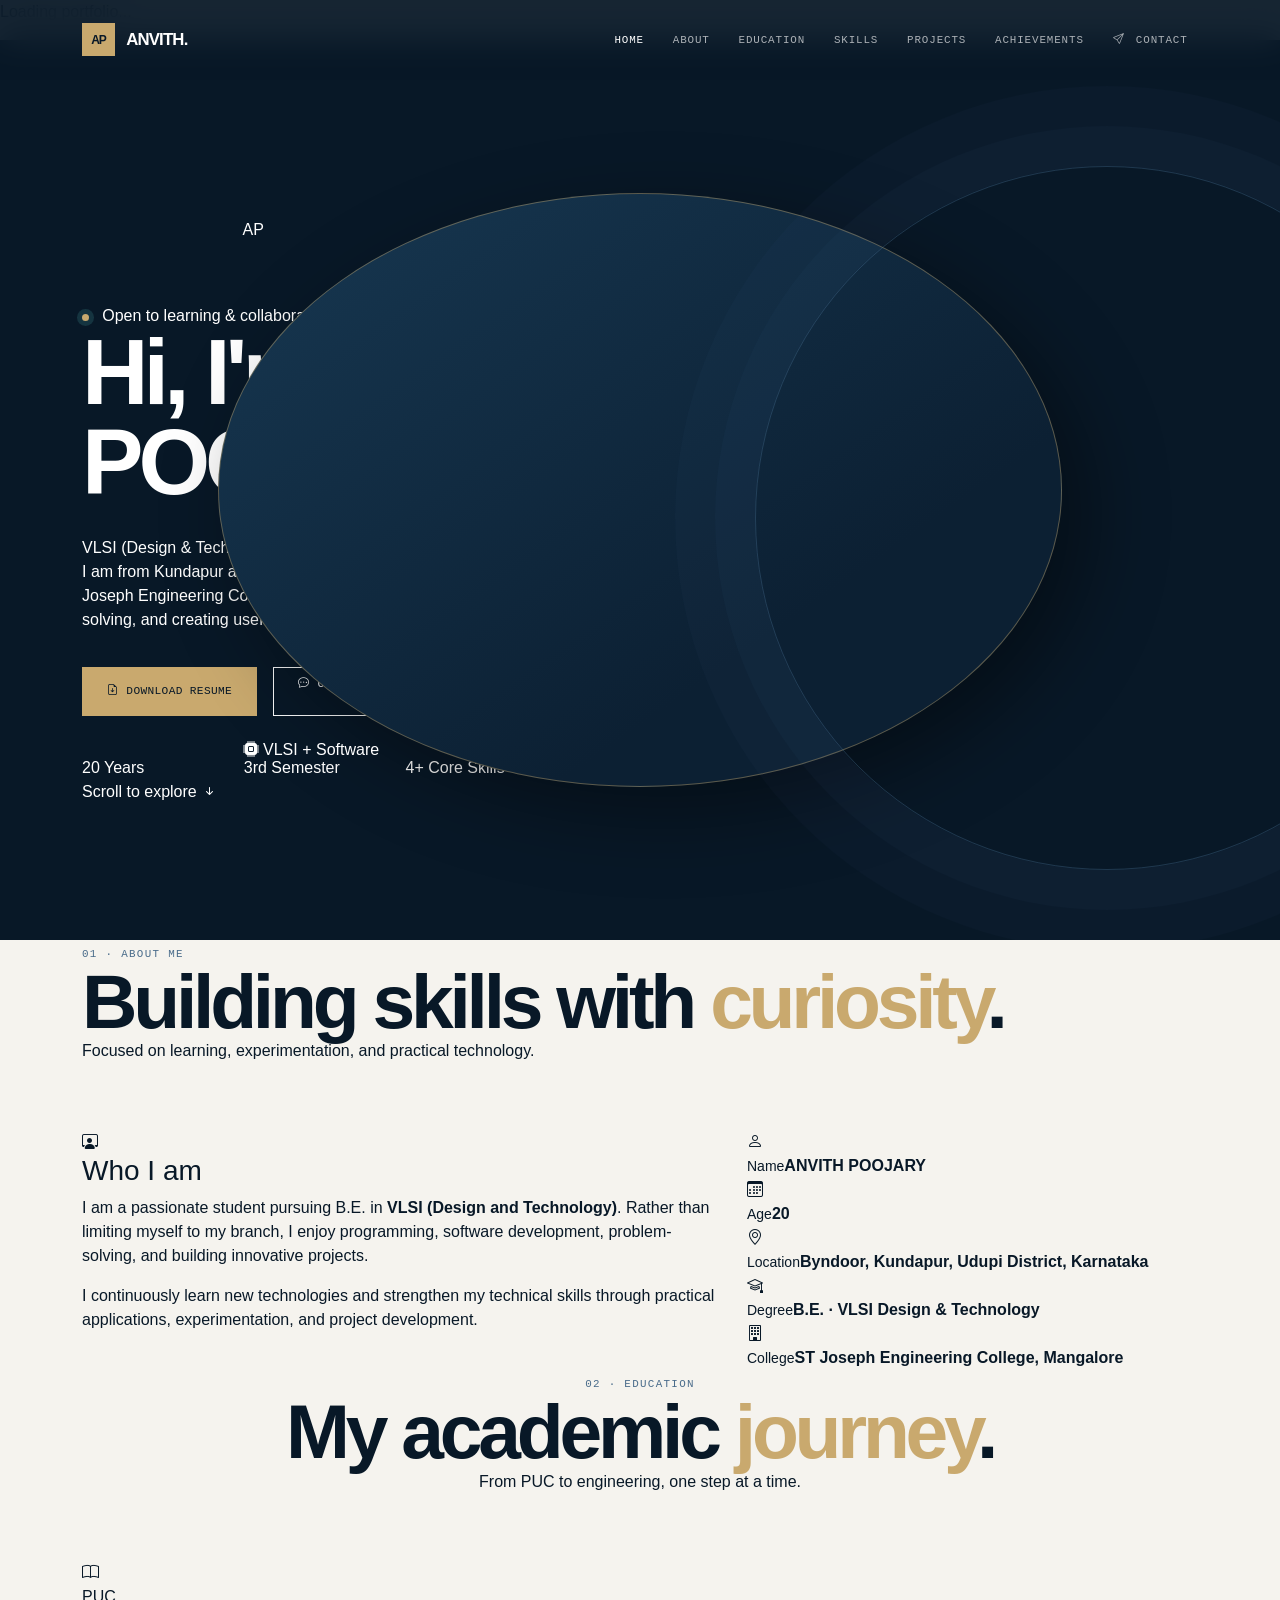
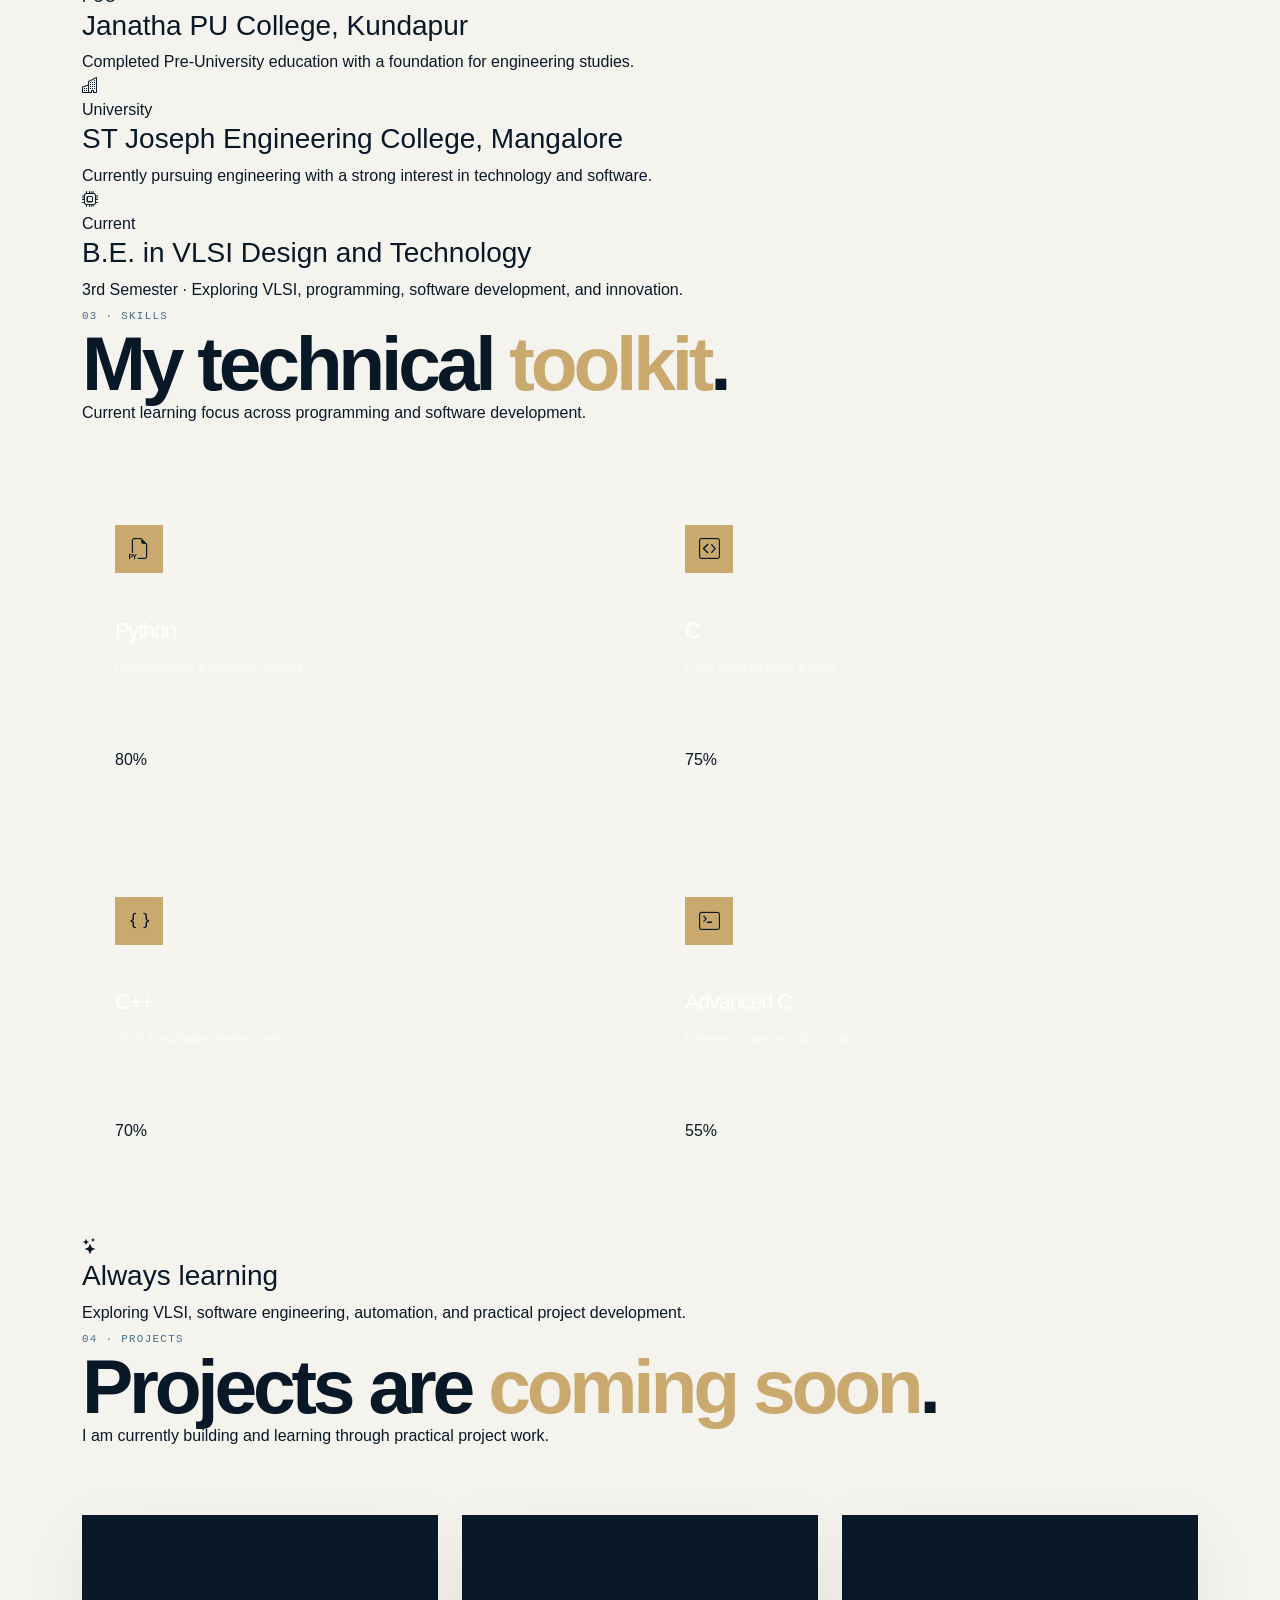
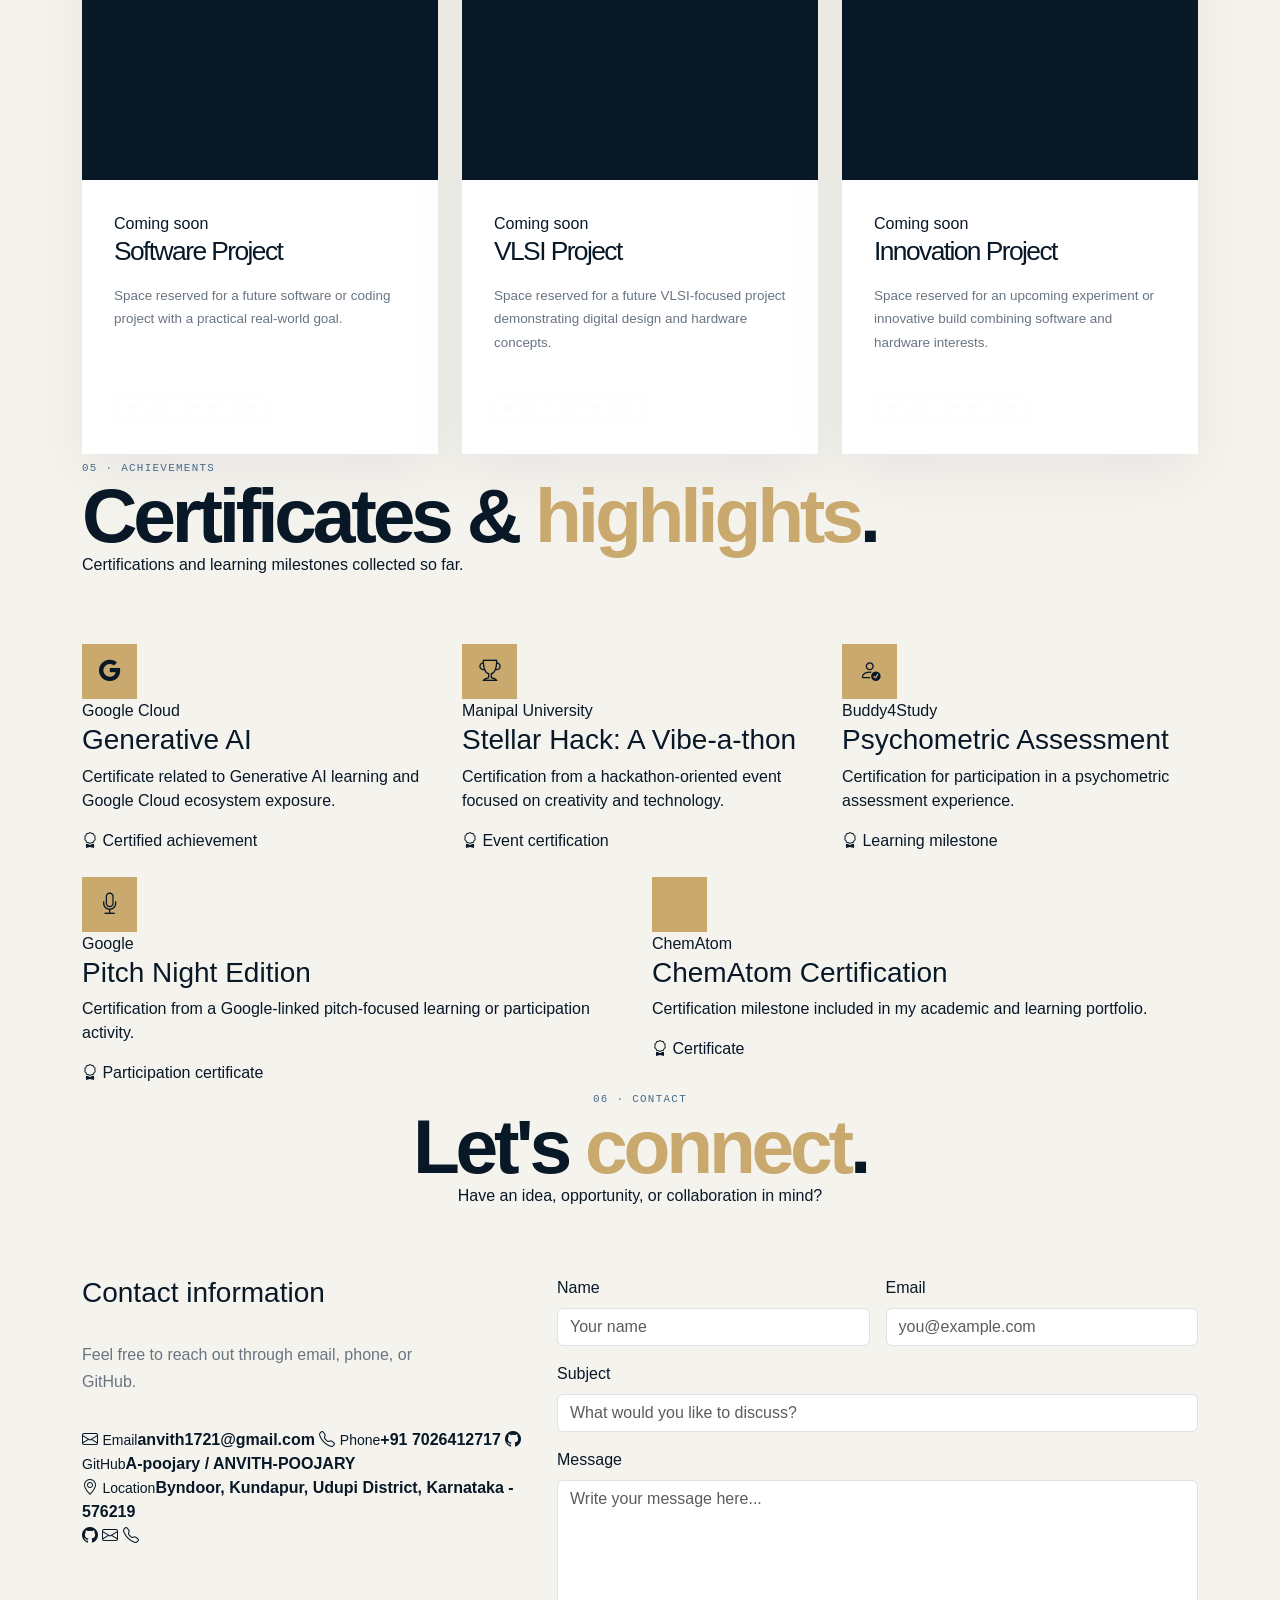
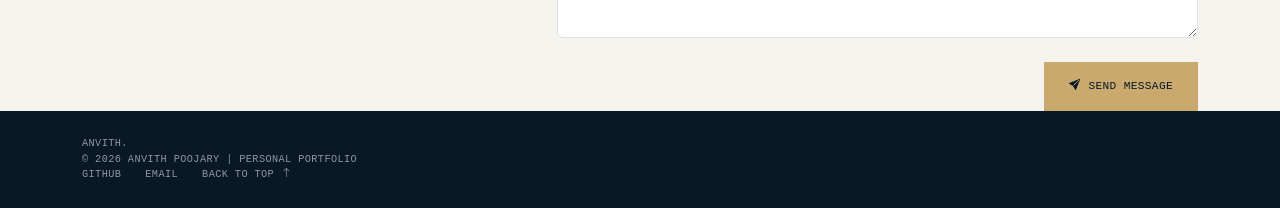
==== commit cd2b1ea5: "Create modern responsive portfolio website" ====
--- a/index.html
+++ b/index.html
@@ -1,190 +1,583 @@
-<!DOCTYPE html>
-<html lang="en">
-<head>
-  <meta charset="UTF-8">
-  <meta name="viewport" content="width=device-width, initial-scale=1.0">
-  <meta name="description" content="Anvith Poojary is a VLSI student building thoughtful solutions at the intersection of digital electronics, AI, and semiconductor technology.">
-  <meta name="theme-color" content="#081827">
-  <title>Anvith Poojary | VLSI Student Portfolio</title>
-
-  <!-- Typography and vendor styles -->
-  <link rel="preconnect" href="https://fonts.googleapis.com">
-  <link rel="preconnect" href="https://fonts.gstatic.com" crossorigin>
-  <link href="https://fonts.googleapis.com/css2?family=IBM+Plex+Mono:wght@400;500&family=IBM+Plex+Sans:wght@400;500;600;700&display=swap" rel="stylesheet">
-  <link href="https://cdn.jsdelivr.net/npm/bootstrap@5.3.3/dist/css/bootstrap.min.css" rel="stylesheet" integrity="sha384-QWTKZyjpPEjISv5WaRU9OFeRpok6YctnYmDr5pNlyT2bRjXh0JMhjY6hW+ALEwIH" crossorigin="anonymous">
-  <link rel="stylesheet" href="https://cdn.jsdelivr.net/npm/bootstrap-icons@1.11.3/font/bootstrap-icons.min.css">
-  <link rel="stylesheet" href="style.css">
-</head>
-<body>
-  <!-- Page loading state -->
-  <div class="page-loader" id="pageLoader" aria-label="Loading portfolio" role="status">
-    <div class="loader-mark">AP<span>.</span></div>
-    <div class="loader-line"><span></span></div>
-  </div>
-
-  <!-- Sticky navigation -->
-  <nav class="navbar navbar-expand-lg fixed-top" id="mainNav" aria-label="Primary navigation">
-    <div class="container">
-      <a class="navbar-brand" href="#home" aria-label="Anvith Poojary home">
-        <span class="brand-mark">AP</span>
-        <span class="brand-name">Anvith<span>.</span></span>
-      </a>
-      <button class="navbar-toggler" type="button" data-bs-toggle="collapse" data-bs-target="#navMenu" aria-controls="navMenu" aria-expanded="false" aria-label="Toggle navigation">
-        <i class="bi bi-list"></i>
-      </button>
-      <div class="collapse navbar-collapse" id="navMenu">
-        <ul class="navbar-nav ms-auto align-items-lg-center gap-lg-2">
-          <li class="nav-item"><a class="nav-link active" href="#home">Home</a></li>
-          <li class="nav-item"><a class="nav-link" href="#about">About</a></li>
-          <li class="nav-item"><a class="nav-link" href="#education">Education</a></li>
-          <li class="nav-item"><a class="nav-link" href="#skills">Skills</a></li>
-          <li class="nav-item"><a class="nav-link" href="#projects">Projects</a></li>
-          <li class="nav-item"><a class="nav-link" href="#achievements">Achievements</a></li>
-          <li class="nav-item"><button class="btn btn-share" type="button" id="shareButton" aria-label="Share this portfolio"><i class="bi bi-share"></i> Share</button></li>
-          <li class="nav-item ms-lg-2"><a class="btn btn-nav" href="#contact">Let's talk <i class="bi bi-arrow-up-right"></i></a></li>
-        </ul>
-      </div>
-    </div>
-  </nav>
-
-  <main>
-    <!-- Hero -->
-    <section class="hero-section section-padding" id="home">
-      <div class="hero-grid"></div>
-      <div class="container position-relative">
-        <div class="row align-items-center g-5">
-          <div class="col-lg-7 hero-copy" data-reveal>
-            <p class="eyebrow"><span class="status-dot"></span> Available for learning & collaboration</p>
-            <p class="hero-tagline">VLSI Student <span>/</span> Future Semiconductor Engineer</p>
-            <h1>Building the <em>logic</em><br>behind tomorrow.</h1>
-            <p class="hero-intro">I'm Anvith Poojary, a VLSI student exploring how precise digital design and generative AI can turn bold ideas into real systems.</p>
-            <div class="hero-actions d-flex flex-wrap gap-3">
-              <a href="#projects" class="btn btn-primary-custom">Explore my work <i class="bi bi-arrow-down-right"></i></a>
-              <a href="#" class="btn btn-outline-custom" id="downloadResume"><i class="bi bi-download"></i> Download resume</a>
-              <a href="#contact" class="btn btn-outline-custom">Contact me <i class="bi bi-send"></i></a>
-            </div>
-            <div class="hero-meta">
-              <span><i class="bi bi-geo-alt"></i> Udupi, Karnataka</span>
-              <span class="meta-divider"></span>
-              <span><i class="bi bi-mortarboard"></i> B.E. VLSI Design</span>
-            </div>
-          </div>
-          <div class="col-lg-5 hero-visual" data-reveal data-reveal-delay="150">
-            <div class="profile-orbit" aria-label="Profile image placeholder for Anvith Poojary">
-              <div class="orbit orbit-one"></div>
-              <div class="orbit orbit-two"></div>
-              <div class="profile-card">
-                <div class="profile-topline"><strong>PROFILE / 01</strong></div>
-                <div class="profile-initials">AP</div>
-                <div class="profile-caption"><strong>ANVITH POOJARY</strong><small>VLSI STUDENT</small></div>
-              </div>
-              <div class="visual-cross cross-one">+</div>
-              <div class="visual-cross cross-two">+</div>
-            </div>
-          </div>
-        </div>
-        <a href="#about" class="scroll-cue" aria-label="Scroll to about section"><span>Scroll to explore</span><i class="bi bi-arrow-down"></i></a>
-      </div>
-    </section>
-
-    <!-- About -->
-    <section class="section-padding section-light" id="about">
-      <div class="container">
-        <div class="section-heading" data-reveal>
-          <p class="eyebrow">01 / About me</p>
-          <h2>Curiosity is my<br><span>core component.</span></h2>
-        </div>
-        <div class="row g-5 align-items-start">
-          <div class="col-lg-5" data-reveal>
-            <p class="lead-copy">I am passionate about learning new technologies, coding, and exploring the intersection of Artificial Intelligence and VLSI.</p>
-            <div class="about-note"><i class="bi bi-quote"></i><p>Always learning. Always building. Always asking what comes next.</p></div>
-          </div>
-          <div class="col-lg-6 offset-lg-1" data-reveal data-reveal-delay="120">
-            <p class="body-copy">I enjoy solving problems, building innovative projects, and developing my technical skills through practical learning. I am particularly interested in VLSI design, digital electronics, semiconductor technology, VLSI software tools, and AI applications in VLSI.</p>
-            <p class="body-copy">I am continuously working to expand my knowledge and prepare myself for opportunities in the VLSI and semiconductor industry.</p>
-            <div class="info-grid">
-              <div><span>NAME</span><strong>Anvith Poojary</strong></div>
-              <div><span>AGE</span><strong>19 years</strong></div>
-              <div><span>BASED IN</span><strong>Byndoor, Kundapur</strong></div>
-              <div><span>PIN CODE</span><strong>576219</strong></div>
-            </div>
-          </div>
-        </div>
-      </div>
-    </section>
-
-    <!-- Education -->
-    <section class="section-padding" id="education">
-      <div class="container">
-        <div class="section-heading d-lg-flex justify-content-between align-items-end" data-reveal>
-          <div><p class="eyebrow">02 / Education</p><h2>Learning with<br><span>intention.</span></h2></div>
-          <p class="heading-aside">A foundation in electronics<br>with a future-facing edge.</p>
-        </div>
-        <div class="education-track">
-          <article class="education-card" data-reveal>
-            <div class="card-index">01</div><div class="education-icon"><i class="bi bi-book"></i></div>
-            <p class="card-label">PUC</p><h3>Janatha PU College</h3><p>Kundapur</p><div class="card-arrow"><i class="bi bi-arrow-up-right"></i></div>
-          </article>
-          <article class="education-card featured-education" data-reveal data-reveal-delay="100">
-            <div class="card-index">02</div><div class="education-icon"><i class="bi bi-buildings"></i></div>
-            <p class="card-label">University</p><h3>St Joseph Engineering College</h3><p>SJEC, Mangaluru</p><div class="card-arrow"><i class="bi bi-arrow-up-right"></i></div>
-          </article>
-          <article class="education-card" data-reveal data-reveal-delay="200">
-            <div class="card-index">03</div><div class="education-icon"><i class="bi bi-cpu"></i></div>
-            <p class="card-label">Degree</p><h3>B.E. in Very Large Scale Integration</h3><p>Currently in 3rd Semester</p><div class="card-arrow"><i class="bi bi-arrow-up-right"></i></div>
-          </article>
-        </div>
-      </div>
-    </section>
-
-    <!-- Skills -->
-    <section class="section-padding section-dark" id="skills">
-      <div class="container">
-        <div class="section-heading light-heading" data-reveal><p class="eyebrow">03 / Skills</p><h2>Tools in my<br><span>workbench.</span></h2></div>
-        <div class="row g-4 skills-grid">
-          <div class="col-md-4" data-reveal><article class="skill-card"><div class="skill-head"><div class="skill-icon"><i class="bi bi-lightning-charge"></i></div><span>01</span></div><h3>Power Electronics</h3><p>Understanding energy conversion and the systems that keep modern hardware moving.</p><div class="skill-progress"><div class="progress-meta"><span>Learning curve</span><strong>78%</strong></div><div class="progress"><div class="progress-bar" role="progressbar" style="width: 78%" aria-valuenow="78" aria-valuemin="0" aria-valuemax="100"></div></div></div></article></div>
-          <div class="col-md-4" data-reveal data-reveal-delay="100"><article class="skill-card"><div class="skill-head"><div class="skill-icon"><i class="bi bi-diagram-3"></i></div><span>02</span></div><h3>Basic Electronics</h3><p>Building a clear mental model of circuits, components, signals, and digital systems.</p><div class="skill-progress"><div class="progress-meta"><span>Learning curve</span><strong>84%</strong></div><div class="progress"><div class="progress-bar" role="progressbar" style="width: 84%" aria-valuenow="84" aria-valuemin="0" aria-valuemax="100"></div></div></div></article></div>
-          <div class="col-md-4" data-reveal data-reveal-delay="200"><article class="skill-card"><div class="skill-head"><div class="skill-icon"><i class="bi bi-stars"></i></div><span>03</span></div><h3>Generative AI</h3><p>Crafting structured prompts and exploring multimodal AI as a creative engineering tool.</p><div class="skill-progress"><div class="progress-meta"><span>Learning curve</span><strong>82%</strong></div><div class="progress"><div class="progress-bar" role="progressbar" style="width: 82%" aria-valuenow="82" aria-valuemin="0" aria-valuemax="100"></div></div></div></article></div>
-        </div>
-      </div>
-    </section>
-
-    <!-- Projects -->
-    <section class="section-padding section-light" id="projects">
-      <div class="container">
-        <div class="section-heading d-lg-flex justify-content-between align-items-end" data-reveal><div><p class="eyebrow">04 / Selected projects</p><h2>Ideas made<br><span>tangible.</span></h2></div><p class="heading-aside">Two explorations.<br>Many more ahead.</p></div>
-        <div class="row g-4">
-          <div class="col-lg-6" data-reveal><article class="project-card"><div class="project-visual project-visual-barcode"><div class="scanner-line"></div><div class="barcode-bars"><span></span><span></span><span></span><span></span><span></span><span></span><span></span><span></span><span></span></div><div class="project-visual-label">NANO / SENSOR / 01</div></div><div class="project-content"><div class="d-flex justify-content-between align-items-start"><p class="card-label">Problem-Based Learning (PBL)</p><span class="project-number">01</span></div><h3>Barcode Reader</h3><p>A technical simulation modeling a high-precision barcode scanner utilizing nanosensor technology. The system processes optical variations into digital signal outputs for rapid data decoding and inventory management.</p><a href="#contact" class="project-link">Discuss project <i class="bi bi-arrow-up-right"></i></a></div></article></div>
-          <div class="col-lg-6" data-reveal data-reveal-delay="120"><article class="project-card"><div class="project-visual project-visual-ai"><div class="ai-sphere"><i class="bi bi-stars"></i></div><div class="ai-orbit ai-orbit-a"></div><div class="ai-orbit ai-orbit-b"></div><div class="project-visual-label">PROMPT / SYNTHESIS / 02</div></div><div class="project-content"><div class="d-flex justify-content-between align-items-start"><p class="card-label">Generative AI & Image Synthesis</p><span class="project-number">02</span></div><h3>Google Student Ambassador AI Prompts</h3><p>A series of structured multimodal prompts created during the Google Student Ambassador program, using Google Gemini to generate high-fidelity technical concepts and custom assets.</p><a href="#contact" class="project-link">Discuss project <i class="bi bi-arrow-up-right"></i></a></div></article></div>
-        </div>
-      </div>
-    </section>
-
-    <!-- Achievements -->
-    <section class="section-padding section-purple" id="achievements">
-      <div class="container">
-        <div class="section-heading light-heading" data-reveal><p class="eyebrow">05 / Achievements</p><h2>Proof of<br><span>progress.</span></h2></div>
-        <div class="certificate-list">
-          <article class="certificate-item" data-reveal><div class="certificate-icon"><i class="bi bi-lightning-charge"></i></div><div><p class="card-label">Power Electronics</p><h3>Power Electronics Certificate</h3><p>Great Learning</p></div><span class="certificate-arrow"><i class="bi bi-arrow-up-right"></i></span></article>
-          <article class="certificate-item" data-reveal data-reveal-delay="100"><div class="certificate-icon"><i class="bi bi-cloud"></i></div><div><p class="card-label">Cloud & AI</p><h3>Generative AI with Google Cloud</h3><p>Simplilearn</p></div><span class="certificate-arrow"><i class="bi bi-arrow-up-right"></i></span></article>
-          <article class="certificate-item" data-reveal data-reveal-delay="200"><div class="certificate-icon"><i class="bi bi-google"></i></div><div><p class="card-label">Google Ambassador Program</p><h3>Multimodal Prompt Engineering & Generative Workflows</h3><p>Google Student Ambassador Program</p></div><span class="certificate-arrow"><i class="bi bi-arrow-up-right"></i></span></article>
-        </div>
-      </div>
-    </section>
-
-    <!-- Contact -->
-    <section class="section-padding section-light contact-section" id="contact">
-      <div class="container"><div class="row g-5">
-        <div class="col-lg-5" data-reveal><p class="eyebrow">06 / Contact</p><h2>Let's build<br><span>what's next.</span></h2><p class="contact-intro">Have an idea, a question, or an interesting problem? I would love to hear from you.</p><div class="contact-details"><a href="mailto:anvithpoojari1721@gnail.com"><i class="bi bi-envelope"></i><span><small>EMAIL</small>anvithpoojari1721@gnail.com</span></a><a href="tel:+917026412717"><i class="bi bi-telephone"></i><span><small>PHONE</small>+91 7026412717</span></a><div><i class="bi bi-geo-alt"></i><span><small>LOCATION</small>Byndoor, Kundapur, Udupi District</span></div></div></div>
-        <div class="col-lg-6 offset-lg-1" data-reveal data-reveal-delay="120"><form id="contactForm" class="contact-form" novalidate><div class="row g-4"><div class="col-md-6 form-field"><label for="name">Your name</label><input type="text" id="name" name="name" placeholder="Anvith Poojary" required><div class="invalid-feedback">Please enter your name.</div></div><div class="col-md-6 form-field"><label for="email">Email address</label><input type="email" id="email" name="email" placeholder="you@example.com" required><div class="invalid-feedback">Please enter a valid email.</div></div><div class="col-12 form-field"><label for="subject">Subject</label><input type="text" id="subject" name="subject" placeholder="Let's create something" required><div class="invalid-feedback">Please enter a subject.</div></div><div class="col-12 form-field"><label for="message">Message</label><textarea id="message" name="message" rows="5" placeholder="Tell me a little about your idea..." required></textarea><div class="invalid-feedback">Please write a message.</div></div><div class="col-12 d-flex align-items-center gap-3"><button class="btn btn-primary-custom" type="submit">Send message <i class="bi bi-arrow-up-right"></i></button><span class="form-status" id="formStatus" role="status"></span></div></div></form></div>
-      </div></div>
-    </section>
-  </main>
-
-  <!-- Footer -->
-  <footer class="site-footer"><div class="container d-flex flex-column flex-md-row justify-content-between align-items-center gap-3"><p>&copy; 2026 Anvith Poojary <span>|</span> Personal Portfolio</p><div class="footer-links"><a href="https://github.com/A-poojary" target="_blank" rel="noopener noreferrer" aria-label="Anvith's GitHub"><i class="bi bi-github"></i> GitHub</a><a href="mailto:anvithpoojari1721@gnail.com"><i class="bi bi-envelope"></i> Email</a><a href="#home" class="back-top" aria-label="Back to top"><i class="bi bi-arrow-up"></i></a></div></div></footer>
-
-  <script src="https://cdn.jsdelivr.net/npm/bootstrap@5.3.3/dist/js/bootstrap.bundle.min.js" integrity="sha384-YvpcrYf0tY3lHB60NNkmXc5s9fDVZLESaAA55NDzOxhy9GkcIdslK1eN7N6jIeHz" crossorigin="anonymous"></script>
-  <script src="script.js"></script>
-</body>
-</html>
+<!DOCTYPE html>
+<html lang="en">
+<head>
+  <meta charset="UTF-8">
+  <meta name="viewport" content="width=device-width, initial-scale=1.0">
+
+  <!-- SEO -->
+  <meta name="description" content="Personal portfolio of ANVITH POOJARY, a VLSI Design and Technology student interested in coding, software development, and innovation.">
+  <meta name="keywords" content="ANVITH POOJARY, VLSI, portfolio, engineering student, Python, C, C++, software development">
+  <meta name="author" content="ANVITH POOJARY">
+  <meta name="theme-color" content="#070b1f">
+
+  <title>ANVITH POOJARY | VLSI Design & Technology</title>
+
+  <!-- Bootstrap 5 -->
+  <link href="https://cdn.jsdelivr.net/npm/bootstrap@5.3.3/dist/css/bootstrap.min.css" rel="stylesheet">
+
+  <!-- Bootstrap Icons -->
+  <link href="https://cdn.jsdelivr.net/npm/bootstrap-icons@1.11.3/font/bootstrap-icons.css" rel="stylesheet">
+
+  <!-- Google Font -->
+  <link rel="preconnect" href="https://fonts.googleapis.com">
+  <link rel="preconnect" href="https://fonts.gstatic.com" crossorigin>
+  <link href="https://fonts.googleapis.com/css2?family=Inter:wght@400;500;600;700;800&family=Space+Grotesk:wght@500;600;700&display=swap" rel="stylesheet">
+
+  <!-- Custom CSS -->
+  <link rel="stylesheet" href="style.css">
+</head>
+
+<body>
+  <!-- Loading Screen -->
+  <div id="loader" class="loader-screen" aria-label="Loading website">
+    <div class="loader-orbit">
+      <span></span>
+      <span></span>
+      <span></span>
+    </div>
+    <p>Loading portfolio...</p>
+  </div>
+
+  <!-- Decorative background -->
+  <div class="bg-grid" aria-hidden="true"></div>
+  <div class="glow glow-one" aria-hidden="true"></div>
+  <div class="glow glow-two" aria-hidden="true"></div>
+
+  <!-- Navigation -->
+  <nav id="mainNav" class="navbar navbar-expand-lg navbar-dark fixed-top" aria-label="Primary navigation">
+    <div class="container">
+      <a class="navbar-brand fw-bold" href="#home" aria-label="ANVITH POOJARY home">
+        <span class="brand-mark">AP</span>
+        <span>ANVITH<span class="brand-dot">.</span></span>
+      </a>
+
+      <button class="navbar-toggler border-0 shadow-none" type="button"
+              data-bs-toggle="collapse" data-bs-target="#navbarNav"
+              aria-controls="navbarNav" aria-expanded="false" aria-label="Toggle navigation">
+        <i class="bi bi-list fs-1"></i>
+      </button>
+
+      <div class="collapse navbar-collapse" id="navbarNav">
+        <ul class="navbar-nav ms-auto align-items-lg-center gap-lg-2">
+          <li class="nav-item"><a class="nav-link active" href="#home">Home</a></li>
+          <li class="nav-item"><a class="nav-link" href="#about">About</a></li>
+          <li class="nav-item"><a class="nav-link" href="#education">Education</a></li>
+          <li class="nav-item"><a class="nav-link" href="#skills">Skills</a></li>
+          <li class="nav-item"><a class="nav-link" href="#projects">Projects</a></li>
+          <li class="nav-item"><a class="nav-link" href="#achievements">Achievements</a></li>
+          <li class="nav-item">
+            <a class="nav-link nav-cta" href="#contact">
+              <i class="bi bi-send me-1"></i> Contact
+            </a>
+          </li>
+        </ul>
+      </div>
+    </div>
+  </nav>
+
+  <main>
+    <!-- Hero -->
+    <section id="home" class="hero-section section-pad">
+      <div class="container">
+        <div class="row align-items-center g-5">
+          <div class="col-lg-7 order-2 order-lg-1 reveal">
+            <div class="hero-kicker">
+              <span class="status-dot"></span>
+              Open to learning & collaboration
+            </div>
+
+            <h1 class="hero-title">
+              Hi, I'm <span class="gradient-text">ANVITH POOJARY</span>
+            </h1>
+
+            <div class="hero-subtitle">
+              VLSI (Design &amp; Technology) Student
+            </div>
+
+            <p class="hero-description">
+              I am from Kundapur and currently pursuing B.E. in VLSI (Design and Technology)
+              at ST Joseph Engineering College, Mangalore. I enjoy coding, software development,
+              problem-solving, and creating useful things with technology.
+            </p>
+
+            <div class="hero-actions d-flex flex-wrap gap-3">
+              <button class="btn btn-primary-custom btn-lg px-4" id="resumeBtn">
+                <i class="bi bi-file-earmark-arrow-down me-2"></i>Download Resume
+              </button>
+              <a class="btn btn-outline-light btn-lg px-4" href="#contact">
+                <i class="bi bi-chat-dots me-2"></i>Contact Me
+              </a>
+            </div>
+
+            <div class="hero-stats row g-3 mt-4">
+              <div class="col-6 col-md-3">
+                <div class="stat-card">
+                  <span class="stat-number">20</span>
+                  <span class="stat-label">Years</span>
+                </div>
+              </div>
+              <div class="col-6 col-md-3">
+                <div class="stat-card">
+                  <span class="stat-number">3rd</span>
+                  <span class="stat-label">Semester</span>
+                </div>
+              </div>
+              <div class="col-6 col-md-3">
+                <div class="stat-card">
+                  <span class="stat-number">4+</span>
+                  <span class="stat-label">Core Skills</span>
+                </div>
+              </div>
+              <div class="col-6 col-md-3">
+                <div class="stat-card">
+                  <span class="stat-number">∞</span>
+                  <span class="stat-label">Ideas</span>
+                </div>
+              </div>
+            </div>
+          </div>
+
+          <div class="col-lg-5 order-1 order-lg-2 reveal reveal-delay">
+            <div class="profile-wrap mx-auto">
+              <div class="profile-ring ring-one"></div>
+              <div class="profile-ring ring-two"></div>
+              <div class="profile-card">
+                <!-- Replace the initials with a real image later if desired -->
+                <div class="profile-placeholder" role="img" aria-label="Profile image placeholder">
+                  <span>AP</span>
+                </div>
+                <div class="profile-badge">
+                  <i class="bi bi-cpu-fill"></i>
+                  <span>VLSI + Software</span>
+                </div>
+              </div>
+              <div class="floating-chip chip-one"><i class="bi bi-code-slash"></i> Coding</div>
+              <div class="floating-chip chip-two"><i class="bi bi-lightbulb"></i> Innovation</div>
+            </div>
+          </div>
+        </div>
+
+        <a class="scroll-indicator" href="#about" aria-label="Scroll to About section">
+          <span>Scroll to explore</span>
+          <i class="bi bi-arrow-down-short"></i>
+        </a>
+      </div>
+    </section>
+
+    <!-- About -->
+    <section id="about" class="section-pad section-soft">
+      <div class="container">
+        <div class="section-heading reveal">
+          <span class="eyebrow">01 · About me</span>
+          <h2>Building skills with <span class="gradient-text">curiosity</span>.</h2>
+          <p>Focused on learning, experimentation, and practical technology.</p>
+        </div>
+
+        <div class="row g-4 align-items-stretch">
+          <div class="col-lg-7 reveal">
+            <div class="glass-card about-card h-100">
+              <div class="icon-box"><i class="bi bi-person-workspace"></i></div>
+              <h3>Who I am</h3>
+              <p>
+                I am a passionate student pursuing B.E. in <strong>VLSI (Design and Technology)</strong>.
+                Rather than limiting myself to my branch, I enjoy programming, software development,
+                problem-solving, and building innovative projects.
+              </p>
+              <p class="mb-0">
+                I continuously learn new technologies and strengthen my technical skills through
+                practical applications, experimentation, and project development.
+              </p>
+            </div>
+          </div>
+
+          <div class="col-lg-5 reveal reveal-delay">
+            <div class="glass-card details-card h-100">
+              <div class="detail-row">
+                <span class="detail-icon"><i class="bi bi-person"></i></span>
+                <div><small>Name</small><strong>ANVITH POOJARY</strong></div>
+              </div>
+              <div class="detail-row">
+                <span class="detail-icon"><i class="bi bi-calendar3"></i></span>
+                <div><small>Age</small><strong>20</strong></div>
+              </div>
+              <div class="detail-row">
+                <span class="detail-icon"><i class="bi bi-geo-alt"></i></span>
+                <div><small>Location</small><strong>Byndoor, Kundapur, Udupi District, Karnataka</strong></div>
+              </div>
+              <div class="detail-row">
+                <span class="detail-icon"><i class="bi bi-mortarboard"></i></span>
+                <div><small>Degree</small><strong>B.E. · VLSI Design &amp; Technology</strong></div>
+              </div>
+              <div class="detail-row mb-0">
+                <span class="detail-icon"><i class="bi bi-building"></i></span>
+                <div><small>College</small><strong>ST Joseph Engineering College, Mangalore</strong></div>
+              </div>
+            </div>
+          </div>
+        </div>
+      </div>
+    </section>
+
+    <!-- Education -->
+    <section id="education" class="section-pad">
+      <div class="container">
+        <div class="section-heading text-center reveal">
+          <span class="eyebrow">02 · Education</span>
+          <h2>My academic <span class="gradient-text">journey</span>.</h2>
+          <p>From PUC to engineering, one step at a time.</p>
+        </div>
+
+        <div class="timeline">
+          <div class="timeline-item reveal">
+            <div class="timeline-dot"><i class="bi bi-book"></i></div>
+            <div class="timeline-card glass-card">
+              <span class="timeline-year">PUC</span>
+              <h3>Janatha PU College, Kundapur</h3>
+              <p class="mb-0">Completed Pre-University education with a foundation for engineering studies.</p>
+            </div>
+          </div>
+
+          <div class="timeline-item reveal reveal-delay">
+            <div class="timeline-dot"><i class="bi bi-buildings"></i></div>
+            <div class="timeline-card glass-card">
+              <span class="timeline-year">University</span>
+              <h3>ST Joseph Engineering College, Mangalore</h3>
+              <p class="mb-0">Currently pursuing engineering with a strong interest in technology and software.</p>
+            </div>
+          </div>
+
+          <div class="timeline-item reveal">
+            <div class="timeline-dot"><i class="bi bi-cpu"></i></div>
+            <div class="timeline-card glass-card">
+              <span class="timeline-year">Current</span>
+              <h3>B.E. in VLSI Design and Technology</h3>
+              <p class="mb-0">3rd Semester · Exploring VLSI, programming, software development, and innovation.</p>
+            </div>
+          </div>
+        </div>
+      </div>
+    </section>
+
+    <!-- Skills -->
+    <section id="skills" class="section-pad section-soft">
+      <div class="container">
+        <div class="section-heading reveal">
+          <span class="eyebrow">03 · Skills</span>
+          <h2>My technical <span class="gradient-text">toolkit</span>.</h2>
+          <p>Current learning focus across programming and software development.</p>
+        </div>
+
+        <div class="row g-4">
+          <div class="col-md-6 reveal">
+            <article class="skill-card glass-card">
+              <div class="skill-top">
+                <div class="skill-icon python-icon"><i class="bi bi-filetype-py"></i></div>
+                <div>
+                  <h3>Python</h3>
+                  <p>Programming &amp; problem solving</p>
+                </div>
+                <span class="skill-percent">80%</span>
+              </div>
+              <div class="progress skill-progress" role="progressbar" aria-label="Python learning progress" aria-valuemin="0" aria-valuemax="100" aria-valuenow="80">
+                <div class="progress-bar" data-progress="80"></div>
+              </div>
+            </article>
+          </div>
+
+          <div class="col-md-6 reveal reveal-delay">
+            <article class="skill-card glass-card">
+              <div class="skill-top">
+                <div class="skill-icon c-icon"><i class="bi bi-code-square"></i></div>
+                <div>
+                  <h3>C</h3>
+                  <p>Core programming &amp; logic</p>
+                </div>
+                <span class="skill-percent">75%</span>
+              </div>
+              <div class="progress skill-progress" role="progressbar" aria-label="C learning progress" aria-valuemin="0" aria-valuemax="100" aria-valuenow="75">
+                <div class="progress-bar" data-progress="75"></div>
+              </div>
+            </article>
+          </div>
+
+          <div class="col-md-6 reveal">
+            <article class="skill-card glass-card">
+              <div class="skill-top">
+                <div class="skill-icon cpp-icon"><i class="bi bi-braces"></i></div>
+                <div>
+                  <h3>C++</h3>
+                  <p>OOP &amp; software development</p>
+                </div>
+                <span class="skill-percent">70%</span>
+              </div>
+              <div class="progress skill-progress" role="progressbar" aria-label="C++ learning progress" aria-valuemin="0" aria-valuemax="100" aria-valuenow="70">
+                <div class="progress-bar" data-progress="70"></div>
+              </div>
+            </article>
+          </div>
+
+          <div class="col-md-6 reveal reveal-delay">
+            <article class="skill-card glass-card">
+              <div class="skill-top">
+                <div class="skill-icon advanced-c-icon"><i class="bi bi-terminal"></i></div>
+                <div>
+                  <h3>Advanced C</h3>
+                  <p>Deeper C concepts &amp; practice</p>
+                </div>
+                <span class="skill-percent">55%</span>
+              </div>
+              <div class="progress skill-progress" role="progressbar" aria-label="Advanced C learning progress" aria-valuemin="0" aria-valuemax="100" aria-valuenow="55">
+                <div class="progress-bar" data-progress="55"></div>
+              </div>
+            </article>
+          </div>
+        </div>
+
+        <div class="learning-strip glass-card mt-4 reveal">
+          <div class="learning-icon"><i class="bi bi-stars"></i></div>
+          <div>
+            <h3>Always learning</h3>
+            <p class="mb-0">Exploring VLSI, software engineering, automation, and practical project development.</p>
+          </div>
+        </div>
+      </div>
+    </section>
+
+    <!-- Projects -->
+    <section id="projects" class="section-pad">
+      <div class="container">
+        <div class="section-heading reveal">
+          <span class="eyebrow">04 · Projects</span>
+          <h2>Projects are <span class="gradient-text">coming soon</span>.</h2>
+          <p>I am currently building and learning through practical project work.</p>
+        </div>
+
+        <div class="row g-4">
+          <div class="col-md-6 col-lg-4 reveal">
+            <article class="project-card glass-card h-100">
+              <div class="project-visual">
+                <i class="bi bi-code-slash"></i>
+                <span>01</span>
+              </div>
+              <div class="project-content">
+                <span class="project-status">Coming soon</span>
+                <h3>Software Project</h3>
+                <p>Space reserved for a future software or coding project with a practical real-world goal.</p>
+                <button class="btn btn-sm btn-outline-light disabled">Details coming soon</button>
+              </div>
+            </article>
+          </div>
+
+          <div class="col-md-6 col-lg-4 reveal reveal-delay">
+            <article class="project-card glass-card h-100">
+              <div class="project-visual">
+                <i class="bi bi-cpu"></i>
+                <span>02</span>
+              </div>
+              <div class="project-content">
+                <span class="project-status">Coming soon</span>
+                <h3>VLSI Project</h3>
+                <p>Space reserved for a future VLSI-focused project demonstrating digital design and hardware concepts.</p>
+                <button class="btn btn-sm btn-outline-light disabled">Details coming soon</button>
+              </div>
+            </article>
+          </div>
+
+          <div class="col-md-6 col-lg-4 reveal">
+            <article class="project-card glass-card h-100">
+              <div class="project-visual">
+                <i class="bi bi-lightning-charge"></i>
+                <span>03</span>
+              </div>
+              <div class="project-content">
+                <span class="project-status">Coming soon</span>
+                <h3>Innovation Project</h3>
+                <p>Space reserved for an upcoming experiment or innovative build combining software and hardware interests.</p>
+                <button class="btn btn-sm btn-outline-light disabled">Details coming soon</button>
+              </div>
+            </article>
+          </div>
+        </div>
+      </div>
+    </section>
+
+    <!-- Achievements -->
+    <section id="achievements" class="section-pad section-soft">
+      <div class="container">
+        <div class="section-heading reveal">
+          <span class="eyebrow">05 · Achievements</span>
+          <h2>Certificates &amp; <span class="gradient-text">highlights</span>.</h2>
+          <p>Certifications and learning milestones collected so far.</p>
+        </div>
+
+        <div class="row g-4">
+          <div class="col-md-6 col-lg-4 reveal">
+            <article class="certificate-card glass-card h-100">
+              <div class="certificate-icon"><i class="bi bi-google"></i></div>
+              <span class="certificate-tag">Google Cloud</span>
+              <h3>Generative AI</h3>
+              <p>Certificate related to Generative AI learning and Google Cloud ecosystem exposure.</p>
+              <div class="certificate-footer"><i class="bi bi-award"></i> Certified achievement</div>
+            </article>
+          </div>
+
+          <div class="col-md-6 col-lg-4 reveal reveal-delay">
+            <article class="certificate-card glass-card h-100">
+              <div class="certificate-icon"><i class="bi bi-trophy"></i></div>
+              <span class="certificate-tag">Manipal University</span>
+              <h3>Stellar Hack: A Vibe-a-thon</h3>
+              <p>Certification from a hackathon-oriented event focused on creativity and technology.</p>
+              <div class="certificate-footer"><i class="bi bi-award"></i> Event certification</div>
+            </article>
+          </div>
+
+          <div class="col-md-6 col-lg-4 reveal">
+            <article class="certificate-card glass-card h-100">
+              <div class="certificate-icon"><i class="bi bi-person-check"></i></div>
+              <span class="certificate-tag">Buddy4Study</span>
+              <h3>Psychometric Assessment</h3>
+              <p>Certification for participation in a psychometric assessment experience.</p>
+              <div class="certificate-footer"><i class="bi bi-award"></i> Learning milestone</div>
+            </article>
+          </div>
+
+          <div class="col-md-6 col-lg-6 reveal">
+            <article class="certificate-card glass-card h-100">
+              <div class="certificate-icon"><i class="bi bi-mic"></i></div>
+              <span class="certificate-tag">Google</span>
+              <h3>Pitch Night Edition</h3>
+              <p>Certification from a Google-linked pitch-focused learning or participation activity.</p>
+              <div class="certificate-footer"><i class="bi bi-award"></i> Participation certificate</div>
+            </article>
+          </div>
+
+          <div class="col-md-6 col-lg-6 reveal reveal-delay">
+            <article class="certificate-card glass-card h-100">
+              <div class="certificate-icon"><i class="bi bi-flask"></i></div>
+              <span class="certificate-tag">ChemAtom</span>
+              <h3>ChemAtom Certification</h3>
+              <p>Certification milestone included in my academic and learning portfolio.</p>
+              <div class="certificate-footer"><i class="bi bi-award"></i> Certificate</div>
+            </article>
+          </div>
+        </div>
+      </div>
+    </section>
+
+    <!-- Contact -->
+    <section id="contact" class="section-pad">
+      <div class="container">
+        <div class="section-heading text-center reveal">
+          <span class="eyebrow">06 · Contact</span>
+          <h2>Let's <span class="gradient-text">connect</span>.</h2>
+          <p>Have an idea, opportunity, or collaboration in mind?</p>
+        </div>
+
+        <div class="row g-4 justify-content-center">
+          <div class="col-lg-5 reveal">
+            <div class="contact-panel glass-card h-100">
+              <h3>Contact information</h3>
+              <p class="contact-intro">Feel free to reach out through email, phone, or GitHub.</p>
+
+              <a class="contact-item" href="mailto:anvith1721@gmail.com">
+                <span class="contact-icon"><i class="bi bi-envelope"></i></span>
+                <span><small>Email</small><strong>anvith1721@gmail.com</strong></span>
+              </a>
+
+              <a class="contact-item" href="tel:+917026412717">
+                <span class="contact-icon"><i class="bi bi-telephone"></i></span>
+                <span><small>Phone</small><strong>+91 7026412717</strong></span>
+              </a>
+
+              <a class="contact-item" href="https://github.com/A-poojary/ANVITH-POOJARY.git" target="_blank" rel="noopener noreferrer">
+                <span class="contact-icon"><i class="bi bi-github"></i></span>
+                <span><small>GitHub</small><strong>A-poojary / ANVITH-POOJARY</strong></span>
+              </a>
+
+              <div class="contact-item">
+                <span class="contact-icon"><i class="bi bi-geo-alt"></i></span>
+                <span><small>Location</small><strong>Byndoor, Kundapur, Udupi District, Karnataka - 576219</strong></span>
+              </div>
+
+              <div class="contact-socials">
+                <a href="https://github.com/A-poojary" target="_blank" rel="noopener noreferrer" class="social-btn" aria-label="GitHub">
+                  <i class="bi bi-github"></i>
+                </a>
+                <a href="mailto:anvith1721@gmail.com" class="social-btn" aria-label="Email">
+                  <i class="bi bi-envelope"></i>
+                </a>
+                <a href="tel:+917026412717" class="social-btn" aria-label="Phone">
+                  <i class="bi bi-telephone"></i>
+                </a>
+              </div>
+            </div>
+          </div>
+
+          <div class="col-lg-7 reveal reveal-delay">
+            <div class="contact-form-wrap glass-card">
+              <form id="contactForm" novalidate>
+                <div class="row g-3">
+                  <div class="col-md-6">
+                    <label for="name" class="form-label">Name</label>
+                    <input type="text" class="form-control" id="name" name="name" placeholder="Your name" autocomplete="name" required>
+                    <div class="invalid-feedback">Please enter your name.</div>
+                  </div>
+
+                  <div class="col-md-6">
+                    <label for="email" class="form-label">Email</label>
+                    <input type="email" class="form-control" id="email" name="email" placeholder="you@example.com" autocomplete="email" required>
+                    <div class="invalid-feedback">Please enter a valid email address.</div>
+                  </div>
+
+                  <div class="col-12">
+                    <label for="subject" class="form-label">Subject</label>
+                    <input type="text" class="form-control" id="subject" name="subject" placeholder="What would you like to discuss?" required>
+                    <div class="invalid-feedback">Please enter a subject.</div>
+                  </div>
+
+                  <div class="col-12">
+                    <label for="message" class="form-label">Message</label>
+                    <textarea class="form-control" id="message" name="message" rows="6" placeholder="Write your message here..." required></textarea>
+                    <div class="invalid-feedback">Please enter a message.</div>
+                  </div>
+
+                  <div class="col-12 d-flex flex-wrap align-items-center justify-content-between gap-3 pt-2">
+                    <div id="formStatus" class="form-status" role="status" aria-live="polite"></div>
+                    <button type="submit" class="btn btn-primary-custom px-4">
+                      <i class="bi bi-send-fill me-2"></i>Send Message
+                    </button>
+                  </div>
+                </div>
+              </form>
+            </div>
+          </div>
+        </div>
+      </div>
+    </section>
+  </main>
+
+  <!-- Footer -->
+  <footer class="site-footer">
+    <div class="container">
+      <div class="footer-inner">
+        <div>
+          <div class="footer-brand">ANVITH<span class="brand-dot">.</span></div>
+          <p class="mb-0">© 2026 ANVITH POOJARY | Personal Portfolio</p>
+        </div>
+
+        <div class="footer-links">
+          <a href="https://github.com/A-poojary/ANVITH-POOJARY.git" target="_blank" rel="noopener noreferrer">GitHub</a>
+          <a href="mailto:anvith1721@gmail.com">Email</a>
+          <a href="#home" id="backToTop">Back to top <i class="bi bi-arrow-up"></i></a>
+        </div>
+      </div>
+    </div>
+  </footer>
+
+  <!-- Bootstrap JS Bundle -->
+  <script src="https://cdn.jsdelivr.net/npm/bootstrap@5.3.3/dist/js/bootstrap.bundle.min.js"></script>
+
+  <!-- Custom JavaScript -->
+  <script src="script.js"></script>
+</body>
+</html>
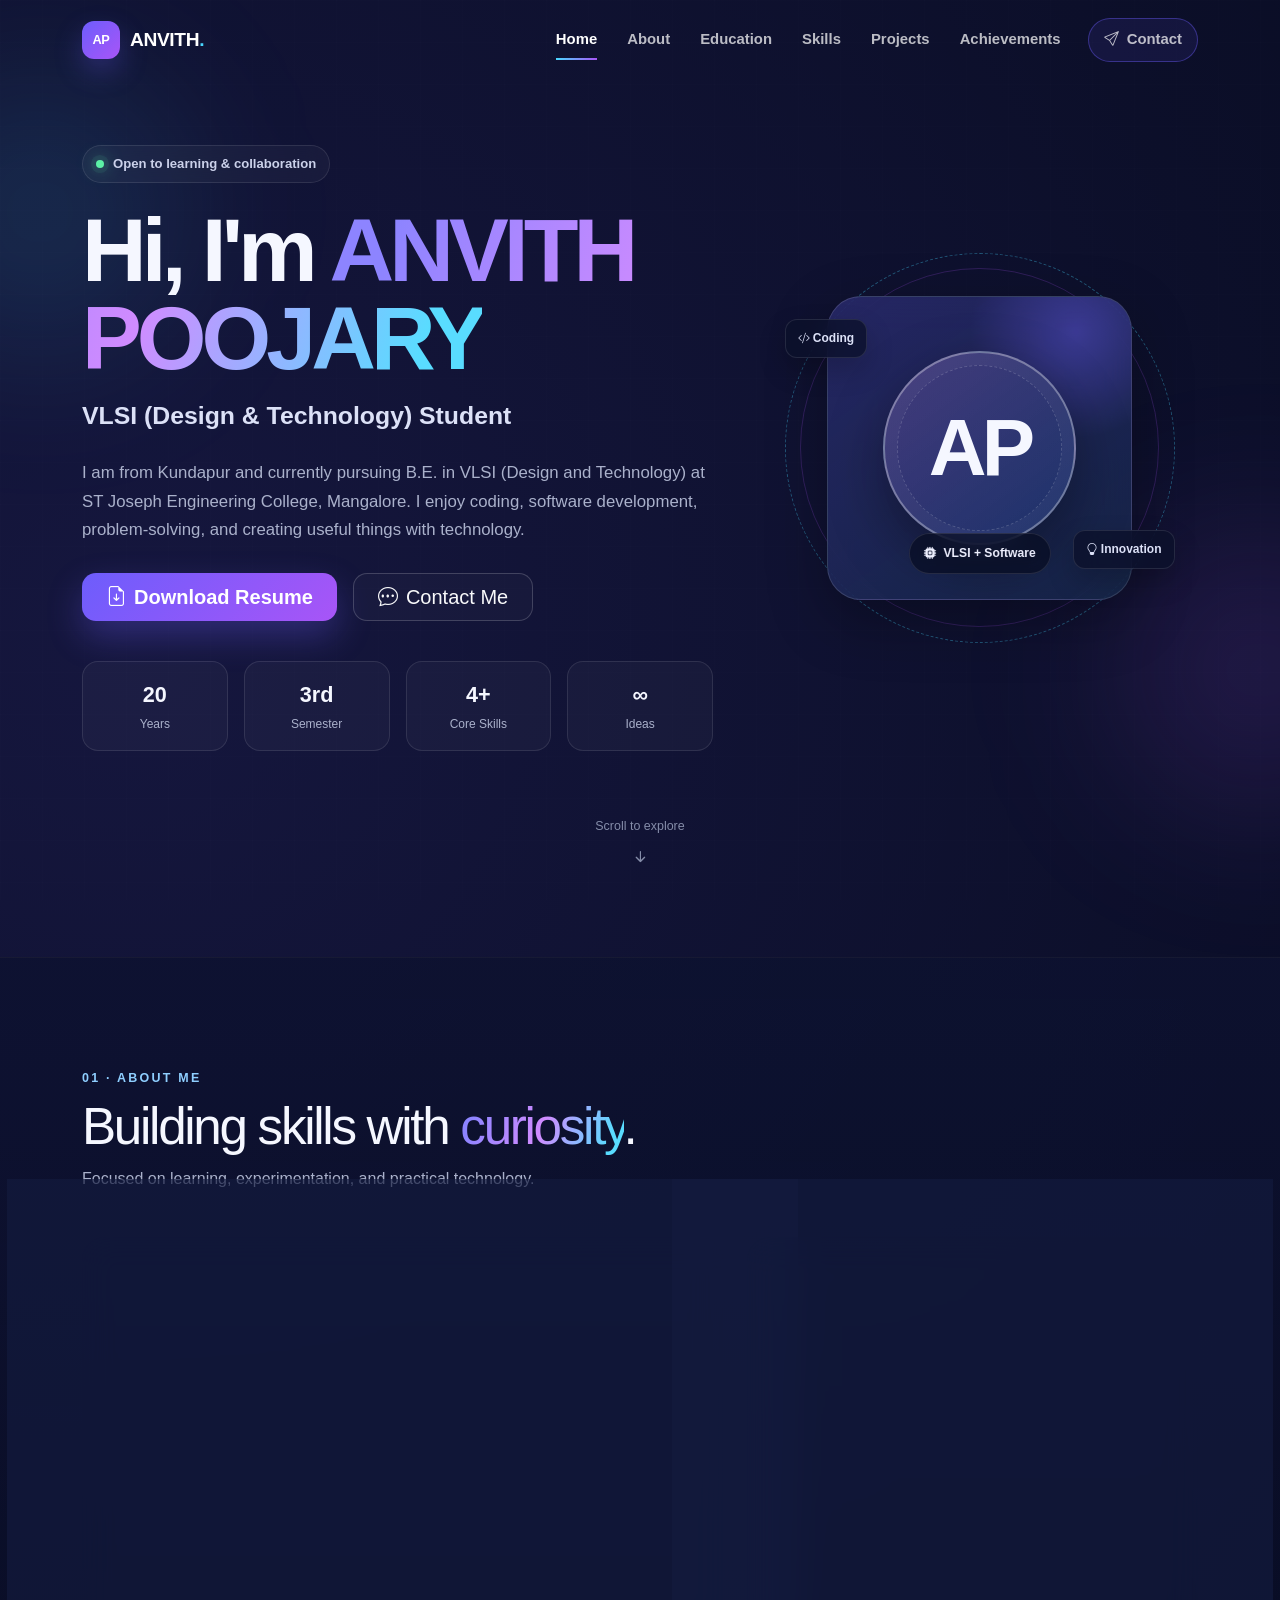
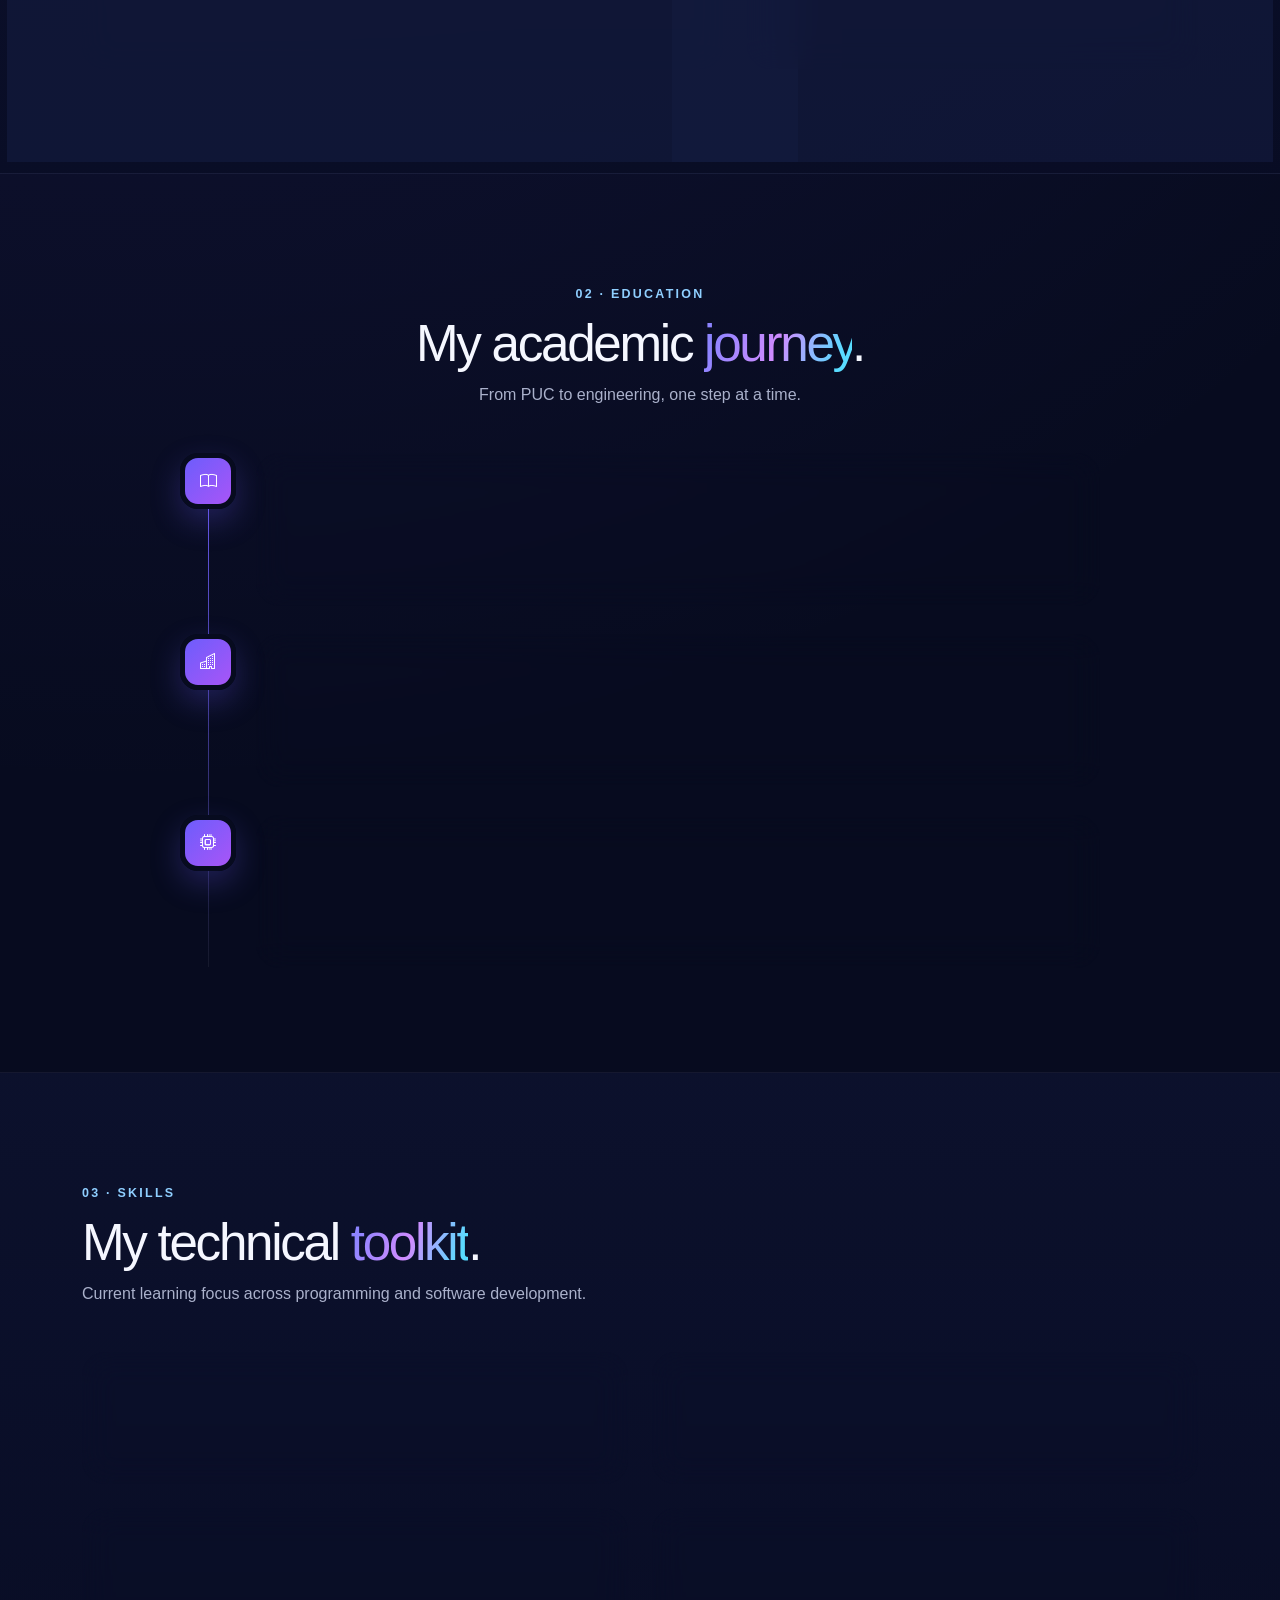
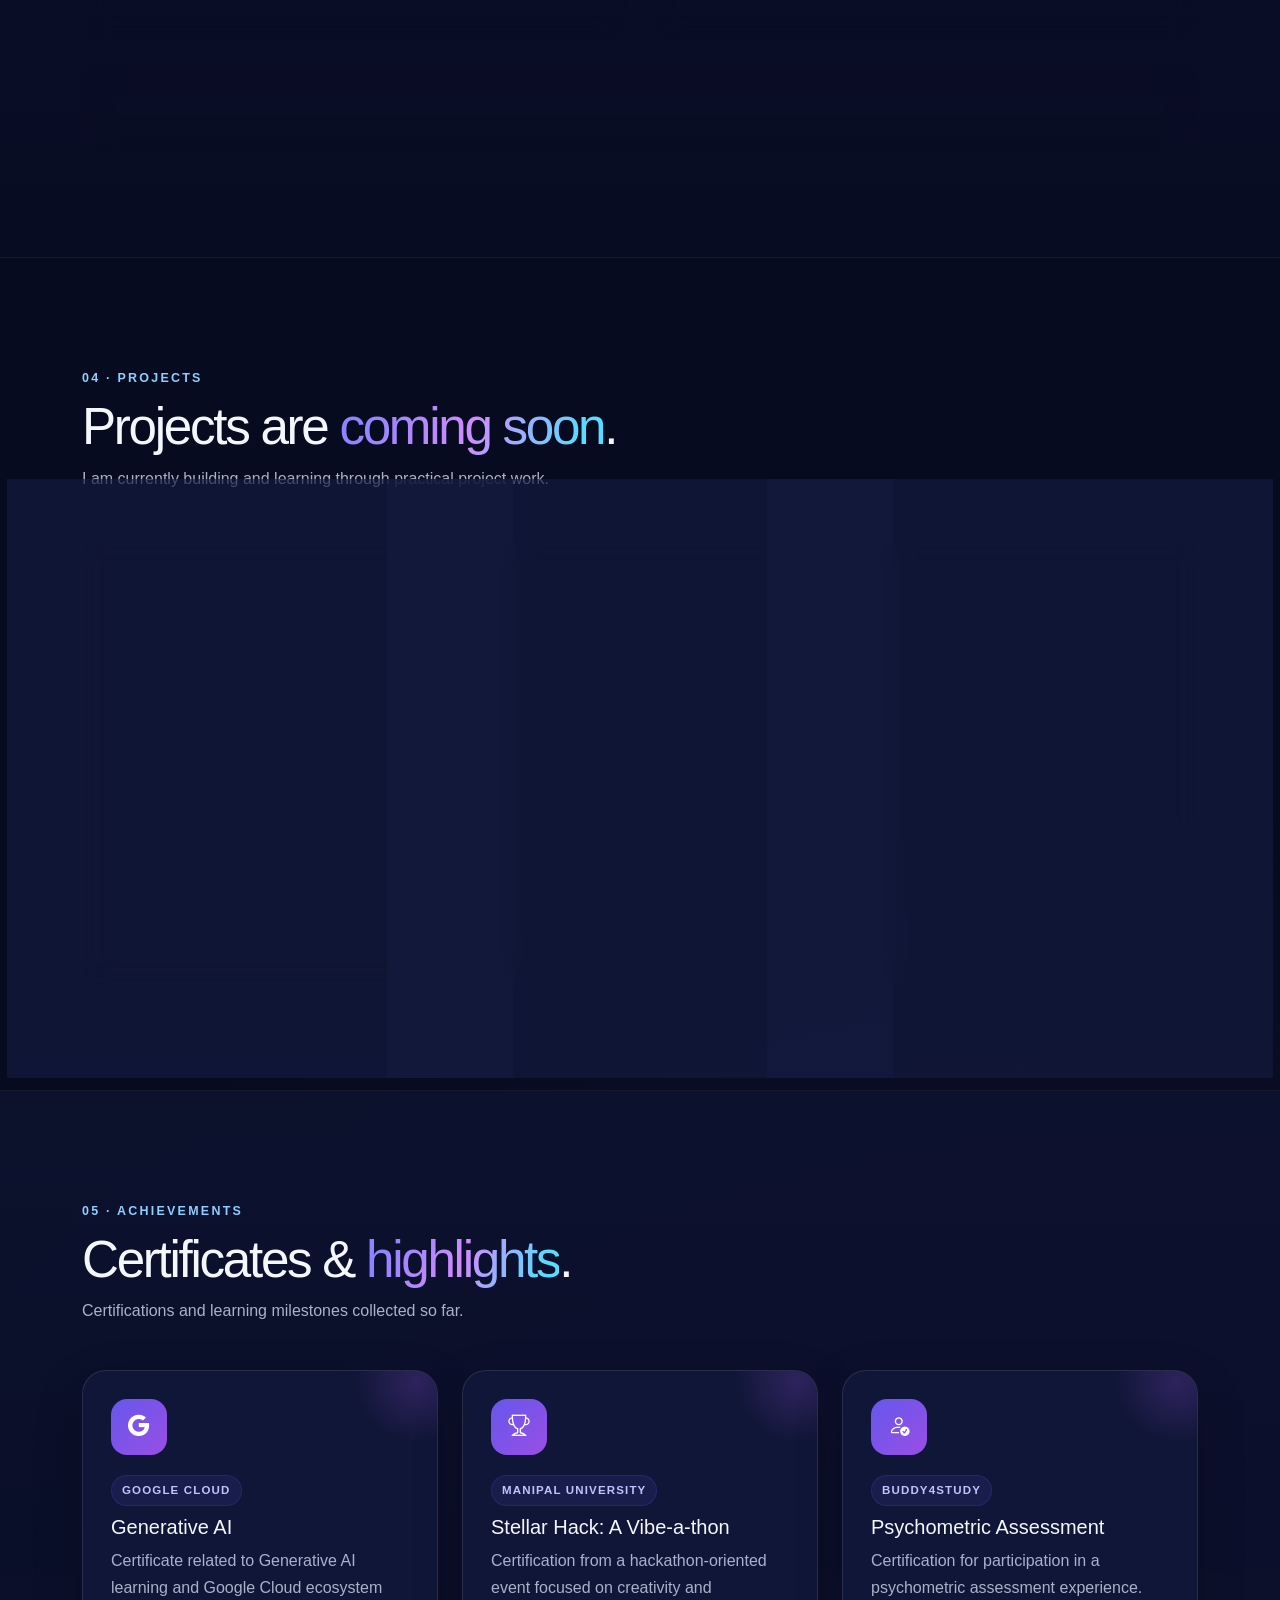
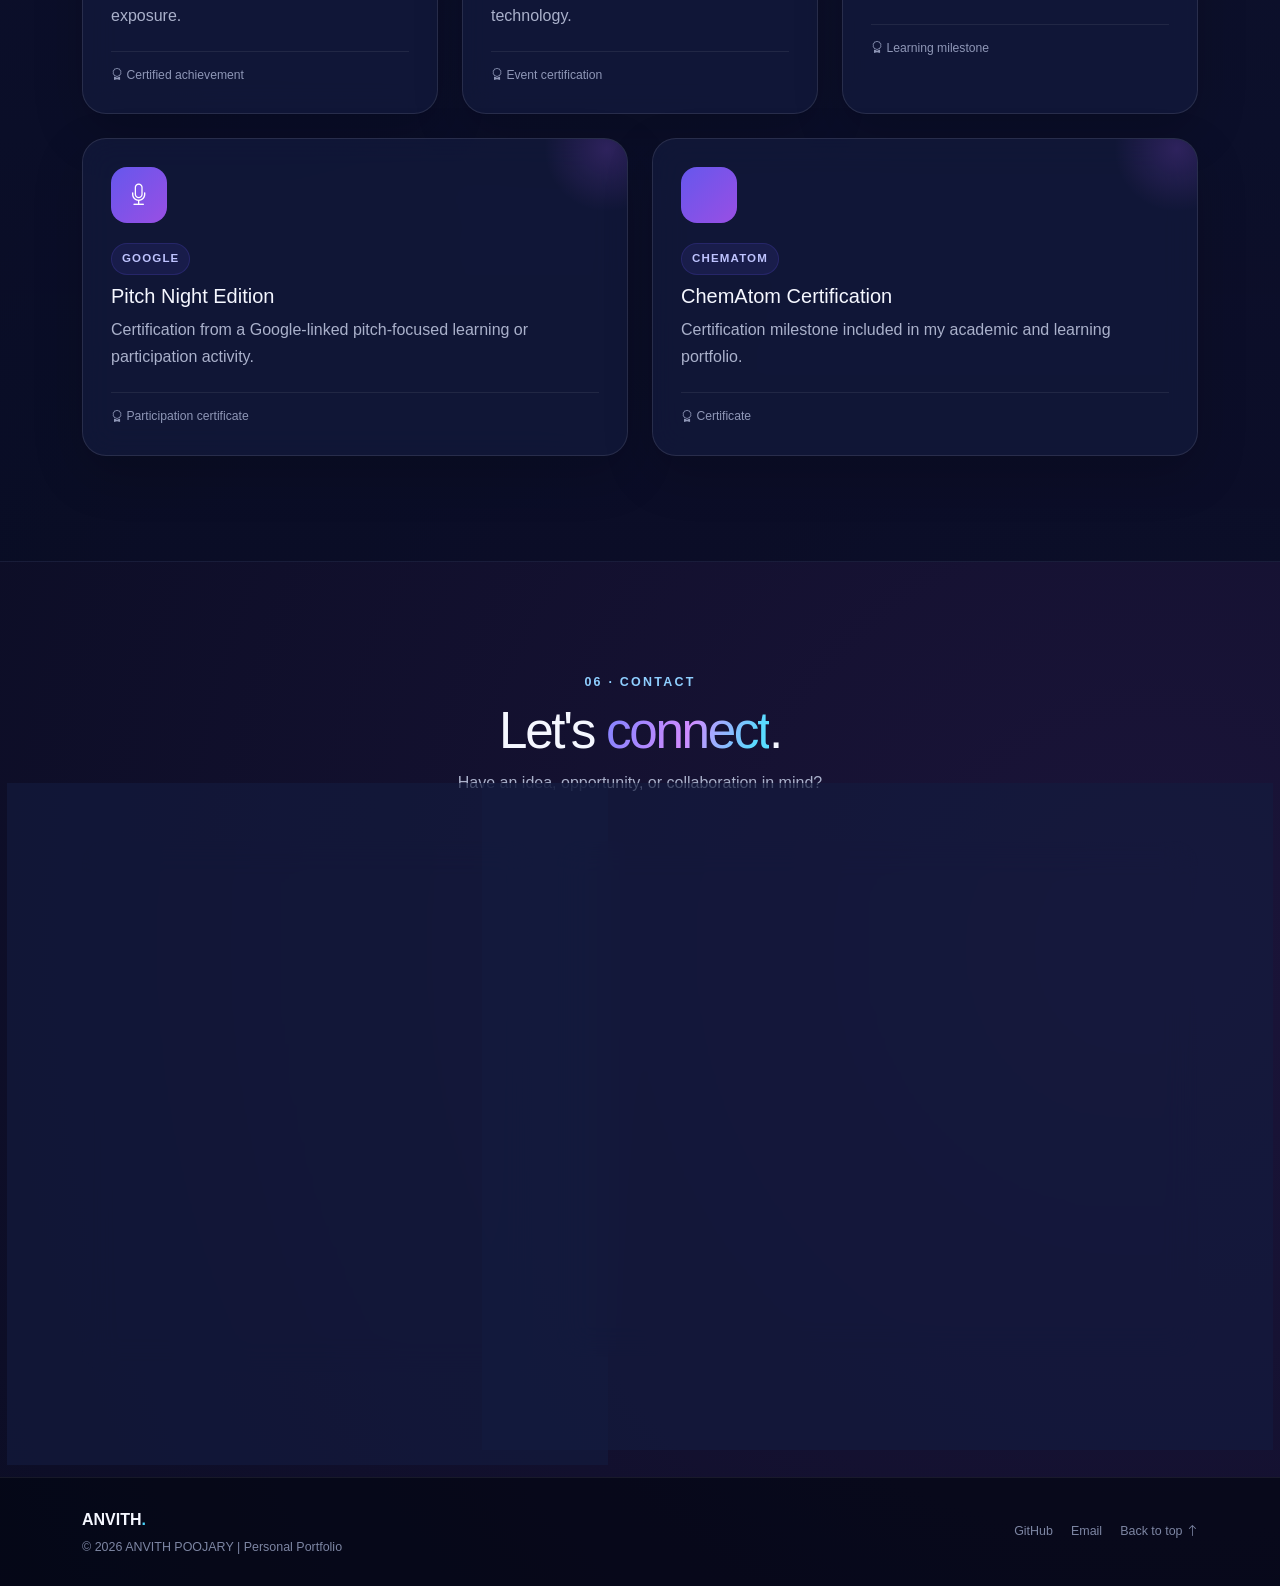
==== commit cfb8ce0a: "Update portfolio contact email address" ====
--- a/index.html
+++ b/index.html
@@ -479,9 +479,9 @@
               <h3>Contact information</h3>
               <p class="contact-intro">Feel free to reach out through email, phone, or GitHub.</p>
 
-              <a class="contact-item" href="mailto:anvith1721@gmail.com">
+              <a class="contact-item" href="mailto:anvithpoojari1721@gmail.com">
                 <span class="contact-icon"><i class="bi bi-envelope"></i></span>
-                <span><small>Email</small><strong>anvith1721@gmail.com</strong></span>
+                <span><small>Email</small><strong>anvithpoojari1721@gmail.com</strong></span>
               </a>
 
               <a class="contact-item" href="tel:+917026412717">
@@ -503,7 +503,7 @@
                 <a href="https://github.com/A-poojary" target="_blank" rel="noopener noreferrer" class="social-btn" aria-label="GitHub">
                   <i class="bi bi-github"></i>
                 </a>
-                <a href="mailto:anvith1721@gmail.com" class="social-btn" aria-label="Email">
+                <a href="mailto:anvithpoojari1721@gmail.com" class="social-btn" aria-label="Email">
                   <i class="bi bi-envelope"></i>
                 </a>
                 <a href="tel:+917026412717" class="social-btn" aria-label="Phone">
@@ -567,7 +567,7 @@
 
         <div class="footer-links">
           <a href="https://github.com/A-poojary/ANVITH-POOJARY.git" target="_blank" rel="noopener noreferrer">GitHub</a>
-          <a href="mailto:anvith1721@gmail.com">Email</a>
+          <a href="mailto:anvithpoojari1721@gmail.com">Email</a>
           <a href="#home" id="backToTop">Back to top <i class="bi bi-arrow-up"></i></a>
         </div>
       </div>
--- a/style.css
+++ b/style.css
@@ -1,98 +1,1218 @@
-:root {
-  --ink: #081827;
-  --ink-soft: #10283d;
-  --paper: #f5f3ee;
-  --white: #ffffff;
-  --muted: #697581;
-  --line: rgba(8, 24, 39, 0.14);
-  --electric: #496b8a;
-  --cyan: #c9a96e;
-  --violet: #8b9bad;
-  --display: 'IBM Plex Sans', sans-serif;
-  --mono: 'IBM Plex Mono', monospace;
-}
-
-* { box-sizing: border-box; }
-html { scroll-behavior: smooth; }
-body { margin: 0; color: var(--ink); background: var(--paper); font-family: var(--display); overflow-x: hidden; }
-a { color: inherit; text-decoration: none; }
-section { scroll-margin-top: 76px; }
-
-.page-loader { position: fixed; inset: 0; z-index: 2000; display: flex; align-items: center; justify-content: center; flex-direction: column; gap: 1.25rem; background: var(--ink); transition: opacity .6s ease, visibility .6s ease; }
-.page-loader.is-hidden { opacity: 0; visibility: hidden; }
-.loader-mark { color: #fff; font-size: 2.3rem; font-weight: 800; letter-spacing: -.08em; }
-.loader-mark span, .brand-name span { color: var(--cyan); }
-.loader-line { width: 100px; height: 2px; overflow: hidden; background: rgba(255,255,255,.18); }
-.loader-line span { display: block; width: 55%; height: 100%; background: var(--cyan); animation: loading 1s ease-in-out infinite; }
-@keyframes loading { 0% { transform: translateX(-100%); } 100% { transform: translateX(190%); } }
-
-.navbar { padding: 1.15rem 0; background: rgba(8,24,39,.94); backdrop-filter: blur(16px); transition: padding .3s ease, box-shadow .3s ease; }
-.navbar.fixed-top { position: fixed; top: 0; right: 0; left: 0; z-index: 1030; }
-.navbar > .container { display: flex; align-items: center; width: 100%; max-width: 1140px; margin: 0 auto; padding-right: .75rem; padding-left: .75rem; }
-.navbar.scrolled { padding: .72rem 0; box-shadow: 0 10px 40px rgba(0,0,0,.16); }
-.navbar-brand { display: flex; align-items: center; gap: .7rem; color: #fff; font-weight: 800; letter-spacing: -.05em; font-size: 1.05rem; }
-.navbar-brand { flex-shrink: 0; }
-.brand-mark { display: grid; place-items: center; width: 33px; height: 33px; color: var(--ink); background: var(--cyan); font-size: .75rem; letter-spacing: -.08em; }
-.nav-link { color: rgba(255,255,255,.65); font-family: var(--mono); font-size: .68rem; text-transform: uppercase; letter-spacing: .08em; padding: .55rem .65rem !important; }
-.nav-link:hover, .nav-link.active { color: var(--cyan); }
-.navbar-nav { display: flex; flex-wrap: nowrap; align-items: center; margin-left: auto; white-space: nowrap; }
-.navbar-collapse { flex-grow: 1; align-items: center; }
-.btn-share { padding: .62rem .7rem; color: rgba(255,255,255,.7); background: transparent; border: 1px solid transparent; font-size: .68rem; }
-.btn-share:hover { color: var(--cyan); border-color: rgba(143,180,211,.4); }
-.btn-nav { border: 1px solid rgba(100,215,210,.6); color: var(--cyan); padding: .62rem 1rem; border-radius: 0; font-family: var(--mono); font-size: .68rem; text-transform: uppercase; letter-spacing: .04em; }
-.btn-nav:hover { color: var(--ink); background: var(--cyan); }
-.navbar-toggler { color: #fff; border: 1px solid rgba(255,255,255,.3); border-radius: 0; font-size: 1.3rem; }
-
-.hero-section { position: relative; min-height: 100vh; display: flex; align-items: center; overflow: hidden; color: #fff; background: var(--ink); padding-top: 8rem; }
-.hero-grid { position: absolute; inset: 0; opacity: .28; background-image: linear-gradient(rgba(100,215,210,.11) 1px, transparent 1px), linear-gradient(90deg, rgba(100,215,210,.11) 1px, transparent 1px); background-size: 64px 64px; mask-image: linear-gradient(to right, #000, transparent 75%); }
-.hero-section::after { content: ''; position: absolute; top: 14%; right: -14%; width: 55vw; height: 55vw; border-radius: 50%; border: 1px solid rgba(81,125,163,.32); box-shadow: 0 0 0 40px rgba(81,125,163,.04), 0 0 0 80px rgba(81,125,163,.035); }
-.eyebrow { margin-bottom: 1.3rem; color: var(--electric); font-family: var(--mono); font-size: .68rem; letter-spacing: .12em; text-transform: uppercase; }
-.hero-section .eyebrow, .light-heading .eyebrow { color: var(--cyan); }
-.status-dot { display: inline-block; width: 7px; height: 7px; margin-right: .55rem; border-radius: 50%; background: var(--cyan); box-shadow: 0 0 0 5px rgba(100,215,210,.14); }
-.hero-tagline { margin: 0 0 1rem; color: var(--violet); font-family: var(--mono); font-size: .72rem; letter-spacing: .1em; text-transform: uppercase; }
-.hero-tagline span { margin: 0 .55rem; color: rgba(255,255,255,.35); }
-h1, h2, h3, p { margin-top: 0; }
-h1 { max-width: 760px; margin-bottom: 1.7rem; font-size: clamp(3.5rem, 7.2vw, 7.4rem); line-height: .98; letter-spacing: -.055em; font-weight: 700; }
-h1 em, h2 span { color: var(--cyan); font-style: normal; }
-.hero-intro { max-width: 510px; color: rgba(255,255,255,.68); font-size: 1rem; line-height: 1.8; }
-.hero-actions { margin-top: 2.2rem; }
-.btn { border-radius: 0; font-family: var(--mono); font-size: .7rem; letter-spacing: .03em; text-transform: uppercase; transition: transform .25s ease, background .25s ease, color .25s ease; }
-.btn:hover { transform: translateY(-3px); }
-.btn-primary-custom { padding: .95rem 1.25rem; color: var(--ink); background: var(--cyan); border: 1px solid var(--cyan); }
-.btn-primary-custom:hover { color: var(--ink); background: #90ebe3; border-color: #90ebe3; }
-.btn-outline-custom { padding: .95rem 1.25rem; color: #fff; border: 1px solid rgba(255,255,255,.3); }
-.btn-outline-custom:hover { color: var(--ink); background: #fff; border-color: #fff; }
-.hero-meta { display: flex; flex-wrap: wrap; align-items: center; gap: 1rem; margin-top: 4rem; color: rgba(255,255,255,.5); font-family: var(--mono); font-size: .66rem; text-transform: uppercase; letter-spacing: .04em; }
-.hero-meta i { color: var(--cyan); margin-right: .4rem; }
-.meta-divider { width: 25px; height: 1px; background: rgba(255,255,255,.3); }
-.hero-visual { min-height: 510px; display: grid; place-items: center; }
-.profile-orbit { position: relative; width: min(440px, 90vw); aspect-ratio: 1; }
-.orbit { position: absolute; inset: 10%; border: 1px solid rgba(100,215,210,.33); border-radius: 50%; transform: rotate(-32deg) scaleX(.68); }
-.orbit-one { animation: rotateOrbit 16s linear infinite; }
-.orbit-two { inset: 2%; border-color: rgba(167,139,250,.28); transform: rotate(52deg) scaleX(.68); animation: rotateOrbitReverse 20s linear infinite; }
-@keyframes rotateOrbit { to { transform: rotate(328deg) scaleX(.68); } }
-@keyframes rotateOrbitReverse { to { transform: rotate(-308deg) scaleX(.68); } }
-.profile-card { position: absolute; inset: 17%; display: flex; flex-direction: column; justify-content: space-between; padding: 1.5rem; background: linear-gradient(145deg, #173852, #0c2033 70%); border: 1px solid rgba(201,169,110,.42); border-radius: 50%; box-shadow: 25px 25px 80px rgba(0,0,0,.4); }
-.profile-topline { display: flex; justify-content: center; color: var(--cyan); font-family: var(--mono); font-size: .6rem; letter-spacing: .09em; }
-.profile-topline strong, .profile-caption strong { font-weight: 700; }
-.profile-initials { align-self: center; color: rgba(255,255,255,.94); font-size: clamp(5rem, 13vw, 8rem); font-weight: 800; letter-spacing: -.16em; line-height: .95; }
-.profile-caption { display: flex; flex-direction: column; align-items: center; gap: .35rem; color: #fff; font-size: .75rem; font-weight: 700; text-align: center; }
-.profile-caption small { color: var(--cyan); font-family: var(--mono); font-size: .5rem; letter-spacing: .09em; }
-.visual-cross { position: absolute; color: var(--cyan); font-size: 1.4rem; }.cross-one { top: 2%; left: 24%; }.cross-two { right: 17%; bottom: 4%; color: var(--violet); }
-.scroll-cue { position: absolute; right: 0; bottom: 2rem; display: flex; align-items: center; gap: .8rem; color: rgba(255,255,255,.46); font-family: var(--mono); font-size: .6rem; text-transform: uppercase; letter-spacing: .12em; }.scroll-cue i { color: var(--cyan); font-size: 1.2rem; }
-
-.section-padding { padding: 8.5rem 0; }.section-light { background: var(--paper); }.section-dark { color: #fff; background: var(--ink); }.section-purple { color: #fff; background: #173852; }
-.section-heading { margin-bottom: 4.2rem; }.section-heading h2 { margin: 0; font-size: clamp(3rem, 6vw, 5.8rem); line-height: .98; letter-spacing: -.055em; font-weight: 700; }.heading-aside { margin: 0 0 .4rem; color: var(--muted); font-family: var(--mono); font-size: .68rem; line-height: 1.7; text-transform: uppercase; }.light-heading h2 { color: #fff; }
-.lead-copy { max-width: 440px; margin-bottom: 2.5rem; font-size: 1.65rem; line-height: 1.35; letter-spacing: -.05em; font-weight: 600; }.body-copy { max-width: 570px; color: var(--muted); font-size: .95rem; line-height: 1.85; }.about-note { display: flex; gap: 1rem; align-items: start; max-width: 390px; padding-top: 1.4rem; border-top: 1px solid var(--line); color: var(--electric); }.about-note i { font-size: 1.4rem; }.about-note p { margin: 0; color: var(--ink); font-size: .88rem; line-height: 1.5; font-weight: 700; }.info-grid { display: grid; grid-template-columns: repeat(2, 1fr); gap: 1.4rem 2rem; margin-top: 2.2rem; padding-top: 1.4rem; border-top: 1px solid var(--line); }.info-grid span, .card-label { display: block; margin-bottom: .45rem; color: var(--electric); font-family: var(--mono); font-size: .63rem; letter-spacing: .1em; text-transform: uppercase; }.info-grid strong { font-size: .87rem; }
-.education-track { display: grid; grid-template-columns: repeat(3, 1fr); gap: 1px; background: var(--line); border: 1px solid var(--line); }.education-card { position: relative; min-height: 340px; padding: 2rem; background: var(--paper); transition: color .35s ease, background .35s ease, transform .35s ease; }.education-card:hover { z-index: 1; color: #fff; background: var(--ink); transform: translateY(-8px); }.card-index { color: var(--muted); font-family: var(--mono); font-size: .65rem; }.education-icon { display: grid; place-items: center; width: 50px; height: 50px; margin: 4.5rem 0 2rem; color: var(--ink); background: var(--cyan); font-size: 1.35rem; }.education-card h3 { max-width: 250px; margin-bottom: .65rem; font-size: 1.25rem; letter-spacing: -.05em; }.education-card p:not(.card-label) { color: var(--muted); font-size: .82rem; }.education-card:hover p:not(.card-label), .education-card:hover .card-index { color: rgba(255,255,255,.55); }.card-arrow { position: absolute; right: 2rem; bottom: 2rem; color: var(--electric); font-size: 1.3rem; }.featured-education { background: #e4e2fa; }
-.skills-grid { margin-top: .5rem; }.skill-card { height: 100%; padding: 2rem; border: 1px solid rgba(255,255,255,.15); background: rgba(255,255,255,.04); transition: border-color .3s ease, transform .3s ease, background .3s ease; }.skill-card:hover { border-color: var(--cyan); background: rgba(100,215,210,.08); transform: translateY(-8px); }.skill-head { display: flex; justify-content: space-between; align-items: start; color: rgba(255,255,255,.45); font-family: var(--mono); font-size: .65rem; }.skill-icon { display: grid; place-items: center; width: 48px; height: 48px; color: var(--ink); background: var(--cyan); font-size: 1.3rem; }.skill-card h3 { margin: 2.8rem 0 .8rem; color: #fff; font-size: 1.35rem; letter-spacing: -.05em; }.skill-card p { min-height: 75px; color: rgba(255,255,255,.57); font-size: .82rem; line-height: 1.65; }.skill-progress { margin-top: 2rem; }.progress-meta { display: flex; justify-content: space-between; margin-bottom: .6rem; color: rgba(255,255,255,.45); font-family: var(--mono); font-size: .6rem; text-transform: uppercase; }.progress-meta strong { color: var(--cyan); font-weight: 400; }.progress { height: 3px; overflow: visible; border-radius: 0; background: rgba(255,255,255,.14); }.progress-bar { position: relative; border-radius: 0; background: var(--cyan); }.progress-bar::after { content: ''; position: absolute; top: -3px; right: 0; width: 9px; height: 9px; border: 2px solid var(--ink); border-radius: 50%; background: var(--cyan); }
-.project-card { height: 100%; overflow: hidden; background: #fff; box-shadow: 0 20px 60px rgba(10,12,29,.06); transition: transform .35s ease, box-shadow .35s ease; }.project-card:hover { transform: translateY(-8px); box-shadow: 0 28px 70px rgba(10,12,29,.14); }.project-visual { position: relative; height: 265px; overflow: hidden; background: var(--ink); }.project-visual-label { position: absolute; left: 1.5rem; bottom: 1.2rem; color: rgba(255,255,255,.55); font-family: var(--mono); font-size: .6rem; letter-spacing: .1em; }.project-visual-barcode { display: grid; place-items: center; background: radial-gradient(circle at 75% 20%, #3a3270, transparent 36%), #11152d; }.barcode-bars { display: flex; align-items: center; gap: 6px; transform: rotate(-12deg); }.barcode-bars span { display: block; width: 5px; height: 112px; background: var(--cyan); box-shadow: 0 0 16px rgba(100,215,210,.65); }.barcode-bars span:nth-child(2n) { height: 75px; width: 10px; }.barcode-bars span:nth-child(3n) { height: 145px; width: 3px; }.scanner-line { position: absolute; top: 50%; left: 10%; right: 10%; height: 1px; background: #fff; box-shadow: 0 0 16px 2px var(--cyan); animation: scan 3s ease-in-out infinite alternate; }.project-visual-ai { display: grid; place-items: center; background: radial-gradient(circle at center, #463c91, transparent 50%), #14172f; }.ai-sphere { z-index: 1; display: grid; place-items: center; width: 110px; height: 110px; border: 1px solid var(--cyan); border-radius: 50%; color: var(--cyan); background: rgba(100,215,210,.08); box-shadow: 0 0 60px rgba(100,215,210,.4), inset 0 0 30px rgba(100,215,210,.2); font-size: 2.2rem; }.ai-orbit { position: absolute; width: 230px; height: 100px; border: 1px solid rgba(100,215,210,.5); border-radius: 50%; transform: rotate(-25deg); }.ai-orbit-b { transform: rotate(62deg); border-color: rgba(167,139,250,.55); }.project-content { padding: 2rem; }.project-content h3 { margin-bottom: 1rem; font-size: 1.65rem; letter-spacing: -.06em; }.project-content p:not(.card-label) { min-height: 95px; color: var(--muted); font-size: .84rem; line-height: 1.75; }.project-number { color: var(--muted); font-family: var(--mono); font-size: .68rem; }.project-link { display: inline-flex; gap: .65rem; align-items: center; color: var(--ink); font-family: var(--mono); font-size: .66rem; text-transform: uppercase; letter-spacing: .04em; }.project-link i { color: var(--electric); font-size: 1rem; transition: transform .2s ease; }.project-link:hover i { transform: translate(3px, -3px); }
-.certificate-list { border-top: 1px solid rgba(255,255,255,.25); }.certificate-item { display: grid; grid-template-columns: 72px 1fr 30px; align-items: center; gap: 2rem; padding: 1.7rem 0; border-bottom: 1px solid rgba(255,255,255,.25); transition: padding .3s ease; }.certificate-item:hover { padding-left: 1.2rem; padding-right: 1.2rem; background: rgba(255,255,255,.06); }.certificate-icon { display: grid; place-items: center; width: 55px; height: 55px; color: var(--ink); background: var(--cyan); font-size: 1.35rem; }.certificate-item h3 { margin: 0 0 .45rem; color: #fff; font-size: 1.25rem; letter-spacing: -.04em; }.certificate-item p:not(.card-label) { margin: 0; color: rgba(255,255,255,.58); font-size: .8rem; }.certificate-arrow { color: var(--cyan); font-size: 1.2rem; }
-.contact-intro { max-width: 370px; margin: 2rem 0; color: var(--muted); line-height: 1.7; }.contact-details { display: grid; gap: 1rem; margin-top: 3rem; }.contact-details a, .contact-details > div { display: flex; gap: 1rem; align-items: center; }.contact-details > a > i, .contact-details > div > i { color: var(--electric); font-size: 1.25rem; }.contact-details span { display: grid; gap: .2rem; font-size: .83rem; font-weight: 700; }.contact-details small { color: var(--muted); font-family: var(--mono); font-size: .58rem; letter-spacing: .1em; }.contact-details a:hover span { color: var(--electric); }.contact-form { padding: 2.3rem; border: 1px solid var(--line); background: #fff; }.form-field label { display: block; margin-bottom: .65rem; color: var(--muted); font-family: var(--mono); font-size: .64rem; text-transform: uppercase; letter-spacing: .08em; }.form-field input, .form-field textarea { width: 100%; padding: .85rem 0; color: var(--ink); border: 0; border-bottom: 1px solid var(--line); border-radius: 0; outline: 0; background: transparent; font-family: var(--display); font-size: .9rem; transition: border-color .25s ease; }.form-field textarea { resize: vertical; }.form-field input:focus, .form-field textarea:focus { border-color: var(--electric); }.form-field input::placeholder, .form-field textarea::placeholder { color: #afb0bb; }.invalid-feedback { font-size: .7rem; }.form-status { color: #248a77; font-family: var(--mono); font-size: .65rem; }.form-status.error { color: #b34255; }
-.site-footer { padding: 1.6rem 0; color: rgba(255,255,255,.55); background: var(--ink); font-family: var(--mono); font-size: .64rem; text-transform: uppercase; letter-spacing: .04em; }.site-footer p { margin: 0; }.site-footer p span { margin: 0 .5rem; color: var(--cyan); }.footer-links { display: flex; align-items: center; gap: 1.5rem; }.footer-links a { transition: color .2s ease; }.footer-links a:hover { color: var(--cyan); }.back-top { display: grid; place-items: center; width: 34px; height: 34px; border: 1px solid rgba(255,255,255,.25); color: var(--cyan); }
-[data-reveal] { opacity: 0; transform: translateY(24px); transition: opacity .75s ease, transform .75s ease; transition-delay: var(--reveal-delay, 0ms); } [data-reveal].is-visible { opacity: 1; transform: translateY(0); }
-@keyframes scan { from { transform: translateY(-75px); } to { transform: translateY(75px); } }
-@media (max-width: 991.98px) { .navbar-collapse { margin-top: 1rem; padding: 1rem; background: var(--ink-soft); }.nav-link { padding: .7rem 0 !important; }.hero-section { padding-top: 8rem; }.hero-visual { min-height: 430px; }.scroll-cue { display: none; }.section-padding { padding: 6rem 0; }.education-track { grid-template-columns: 1fr; }.education-card { min-height: 260px; }.education-icon { margin: 2.5rem 0 1.5rem; }.featured-education { background: var(--paper); } }
-@media (min-width: 992px) { .navbar-expand-lg .navbar-toggler { display: none; }.navbar-expand-lg .navbar-collapse { display: flex !important; flex-basis: auto; }.navbar-expand-lg .navbar-nav { flex-direction: row; } }
-@media (max-width: 575.98px) { .section-padding { padding: 5rem 0; } h1 { font-size: clamp(3.1rem, 16vw, 5rem); }.hero-meta { margin-top: 3rem; gap: .7rem; }.meta-divider { display: none; }.hero-visual { min-height: 350px; }.profile-card { inset: 16%; }.section-heading { margin-bottom: 2.8rem; }.section-heading h2 { font-size: 3.4rem; }.lead-copy { font-size: 1.4rem; }.info-grid { gap: 1.2rem .8rem; }.info-grid strong { font-size: .76rem; }.project-visual { height: 220px; }.project-content { padding: 1.5rem; }.project-content h3 { font-size: 1.35rem; }.project-content p:not(.card-label) { min-height: unset; }.certificate-item { grid-template-columns: 50px 1fr 18px; gap: 1rem; }.certificate-icon { width: 45px; height: 45px; font-size: 1rem; }.certificate-item h3 { font-size: 1rem; }.contact-form { padding: 1.5rem; }.footer-links { gap: 1rem; } }
-@media (prefers-reduced-motion: reduce) { *, *::before, *::after { scroll-behavior: auto !important; animation-duration: .01ms !important; transition-duration: .01ms !important; } [data-reveal] { opacity: 1; transform: none; } }
+:root {
+  --bg: #070b1f;
+  --bg-soft: #0d1230;
+  --bg-card: rgba(20, 27, 63, 0.68);
+  --text: #f5f7ff;
+  --muted: #aab1cb;
+  --primary: #6d5dfc;
+  --primary-2: #a855f7;
+  --cyan: #49d7ff;
+  --border: rgba(255, 255, 255, 0.10);
+  --shadow: 0 20px 60px rgba(0, 0, 0, 0.30);
+}
+
+html {
+  scroll-behavior: smooth;
+}
+
+body {
+  margin: 0;
+  color: var(--text);
+  background:
+    radial-gradient(circle at 10% 10%, rgba(109, 93, 252, 0.14), transparent 30%),
+    radial-gradient(circle at 90% 90%, rgba(168, 85, 247, 0.12), transparent 30%),
+    var(--bg);
+  font-family: "Inter", sans-serif;
+  line-height: 1.7;
+  overflow-x: hidden;
+}
+
+body.loading {
+  overflow: hidden;
+}
+
+h1, h2, h3, h4, h5, h6,
+.navbar-brand,
+.footer-brand {
+  font-family: "Space Grotesk", sans-serif;
+}
+
+a {
+  color: inherit;
+  text-decoration: none;
+}
+
+button,
+a {
+  -webkit-tap-highlight-color: transparent;
+}
+
+::selection {
+  color: #fff;
+  background: rgba(109, 93, 252, 0.55);
+}
+
+.bg-grid {
+  position: fixed;
+  inset: 0;
+  pointer-events: none;
+  opacity: 0.28;
+  background-image:
+    linear-gradient(rgba(255,255,255,0.03) 1px, transparent 1px),
+    linear-gradient(90deg, rgba(255,255,255,0.03) 1px, transparent 1px);
+  background-size: 42px 42px;
+  z-index: -3;
+}
+
+.glow {
+  position: fixed;
+  width: 280px;
+  height: 280px;
+  border-radius: 50%;
+  filter: blur(80px);
+  pointer-events: none;
+  z-index: -2;
+}
+
+.glow-one {
+  top: 8%;
+  left: -100px;
+  background: rgba(73, 215, 255, 0.12);
+}
+
+.glow-two {
+  right: -120px;
+  bottom: 10%;
+  background: rgba(168, 85, 247, 0.14);
+}
+
+.section-pad {
+  padding: 105px 0;
+  position: relative;
+}
+
+.section-soft {
+  background: linear-gradient(180deg, rgba(13, 18, 48, 0.82), rgba(9, 13, 37, 0.78));
+  border-top: 1px solid rgba(255,255,255,0.05);
+  border-bottom: 1px solid rgba(255,255,255,0.05);
+}
+
+.loader-screen {
+  position: fixed;
+  inset: 0;
+  z-index: 9999;
+  display: grid;
+  place-items: center;
+  background: #050816;
+  transition: opacity 0.55s ease, visibility 0.55s ease;
+}
+
+.loader-screen.hidden {
+  opacity: 0;
+  visibility: hidden;
+}
+
+.loader-screen p {
+  position: absolute;
+  margin-top: 170px;
+  color: var(--muted);
+  font-size: 0.92rem;
+}
+
+.loader-orbit {
+  position: relative;
+  width: 70px;
+  height: 70px;
+  border: 1px solid rgba(109, 93, 252, 0.25);
+  border-radius: 50%;
+  animation: spin 1.4s linear infinite;
+}
+
+.loader-orbit::before,
+.loader-orbit::after,
+.loader-orbit span {
+  position: absolute;
+  width: 10px;
+  height: 10px;
+  border-radius: 50%;
+  content: "";
+}
+
+.loader-orbit::before {
+  top: -5px;
+  left: 50%;
+  transform: translateX(-50%);
+  background: var(--cyan);
+  box-shadow: 0 0 20px rgba(73, 215, 255, 0.75);
+}
+
+.loader-orbit::after {
+  right: -5px;
+  top: 50%;
+  transform: translateY(-50%);
+  background: var(--primary-2);
+  box-shadow: 0 0 20px rgba(168, 85, 247, 0.75);
+}
+
+.loader-orbit span:first-child {
+  left: -5px;
+  top: 50%;
+  transform: translateY(-50%);
+  background: var(--primary);
+  box-shadow: 0 0 20px rgba(109, 93, 252, 0.75);
+}
+
+.loader-orbit span:nth-child(2) {
+  right: 16px;
+  bottom: 4px;
+  background: #fff;
+}
+
+.loader-orbit span:nth-child(3) {
+  left: 16px;
+  bottom: 4px;
+  background: rgba(255,255,255,0.55);
+}
+
+@keyframes spin {
+  to { transform: rotate(360deg); }
+}
+
+/* Navigation */
+.navbar {
+  padding: 16px 0;
+  transition: background 0.3s ease, padding 0.3s ease, box-shadow 0.3s ease;
+}
+
+.navbar.scrolled {
+  padding: 11px 0;
+  background: rgba(7, 11, 31, 0.82);
+  backdrop-filter: blur(18px);
+  -webkit-backdrop-filter: blur(18px);
+  box-shadow: 0 15px 40px rgba(0, 0, 0, 0.22);
+  border-bottom: 1px solid var(--border);
+}
+
+.navbar-brand {
+  display: inline-flex;
+  align-items: center;
+  gap: 10px;
+  letter-spacing: -0.02em;
+  font-size: 1.2rem;
+}
+
+.brand-mark {
+  display: inline-grid;
+  place-items: center;
+  width: 38px;
+  height: 38px;
+  border-radius: 12px;
+  font-size: 0.8rem;
+  color: #fff;
+  background: linear-gradient(135deg, var(--primary), var(--primary-2));
+  box-shadow: 0 12px 28px rgba(109, 93, 252, 0.28);
+}
+
+.brand-dot {
+  color: var(--cyan);
+}
+
+.nav-link {
+  color: rgba(255,255,255,0.72) !important;
+  font-size: 0.93rem;
+  font-weight: 600;
+  padding: 9px 11px !important;
+  position: relative;
+}
+
+.nav-link::after {
+  content: "";
+  position: absolute;
+  left: 11px;
+  right: 11px;
+  bottom: 2px;
+  height: 2px;
+  transform: scaleX(0);
+  transform-origin: center;
+  transition: transform 0.25s ease;
+  background: linear-gradient(90deg, var(--cyan), var(--primary-2));
+}
+
+.nav-link:hover,
+.nav-link.active {
+  color: #fff !important;
+}
+
+.nav-link:hover::after,
+.nav-link.active::after {
+  transform: scaleX(1);
+}
+
+.nav-cta {
+  margin-left: 8px;
+  padding: 8px 15px !important;
+  border: 1px solid rgba(109,93,252,0.40);
+  border-radius: 999px;
+  background: rgba(109,93,252,0.10);
+}
+
+.nav-cta::after {
+  display: none;
+}
+
+/* Hero */
+.hero-section {
+  min-height: 100vh;
+  display: flex;
+  align-items: center;
+  padding-top: 145px;
+  padding-bottom: 80px;
+}
+
+.hero-kicker {
+  display: inline-flex;
+  align-items: center;
+  gap: 9px;
+  border: 1px solid var(--border);
+  padding: 7px 13px;
+  border-radius: 999px;
+  font-size: 0.82rem;
+  font-weight: 600;
+  color: #cbd1ea;
+  background: rgba(255,255,255,0.035);
+  backdrop-filter: blur(12px);
+}
+
+.status-dot {
+  width: 8px;
+  height: 8px;
+  border-radius: 50%;
+  background: #5cf2a6;
+  box-shadow: 0 0 0 5px rgba(92,242,166,0.08), 0 0 18px rgba(92,242,166,0.8);
+}
+
+.hero-title {
+  margin-top: 24px;
+  margin-bottom: 12px;
+  font-size: clamp(2.8rem, 7vw, 5.6rem);
+  line-height: 0.98;
+  letter-spacing: -0.055em;
+  font-weight: 800;
+}
+
+.gradient-text {
+  background: linear-gradient(110deg, #8d84ff 10%, #d08bff 50%, #59dcff 90%);
+  -webkit-background-clip: text;
+  background-clip: text;
+  color: transparent;
+}
+
+.hero-subtitle {
+  color: #dce1f7;
+  font-size: clamp(1.1rem, 2vw, 1.55rem);
+  font-weight: 700;
+}
+
+.hero-description {
+  max-width: 700px;
+  margin: 22px 0 28px;
+  color: var(--muted);
+  font-size: 1.05rem;
+}
+
+.btn-primary-custom {
+  color: #fff;
+  font-weight: 700;
+  border: 0;
+  border-radius: 14px;
+  background: linear-gradient(135deg, var(--primary), var(--primary-2));
+  box-shadow: 0 15px 35px rgba(109, 93, 252, 0.30);
+  transition: transform 0.25s ease, box-shadow 0.25s ease;
+}
+
+.btn-primary-custom:hover,
+.btn-primary-custom:focus {
+  color: #fff;
+  transform: translateY(-3px);
+  box-shadow: 0 20px 40px rgba(109, 93, 252, 0.38);
+}
+
+.btn-outline-light {
+  border-radius: 14px;
+  border-color: rgba(255,255,255,0.18);
+  background: rgba(255,255,255,0.025);
+}
+
+.btn-outline-light:hover {
+  background: #fff;
+  border-color: #fff;
+  color: #070b1f;
+}
+
+.hero-stats {
+  max-width: 720px;
+}
+
+.stat-card {
+  height: 100%;
+  padding: 15px;
+  border: 1px solid var(--border);
+  border-radius: 16px;
+  background: rgba(255,255,255,0.03);
+  text-align: center;
+}
+
+.stat-number {
+  display: block;
+  font-family: "Space Grotesk", sans-serif;
+  font-size: 1.35rem;
+  font-weight: 800;
+}
+
+.stat-label {
+  display: block;
+  margin-top: 1px;
+  color: var(--muted);
+  font-size: 0.75rem;
+}
+
+.profile-wrap {
+  width: min(390px, 85vw);
+  aspect-ratio: 1;
+  position: relative;
+}
+
+.profile-card {
+  position: absolute;
+  inset: 11%;
+  border: 1px solid rgba(255,255,255,0.13);
+  border-radius: 34px;
+  background:
+    linear-gradient(145deg, rgba(109,93,252,0.22), rgba(73,215,255,0.07)),
+    rgba(19, 25, 60, 0.78);
+  box-shadow: var(--shadow);
+  backdrop-filter: blur(18px);
+  display: grid;
+  place-items: center;
+  overflow: hidden;
+}
+
+.profile-card::before {
+  content: "";
+  position: absolute;
+  width: 220px;
+  height: 220px;
+  border-radius: 50%;
+  background: radial-gradient(circle, rgba(109,93,252,0.36), transparent 68%);
+  top: -75px;
+  right: -55px;
+}
+
+.profile-placeholder {
+  width: 64%;
+  aspect-ratio: 1;
+  border-radius: 50%;
+  display: grid;
+  place-items: center;
+  position: relative;
+  overflow: hidden;
+  border: 2px solid rgba(255,255,255,0.35);
+  background:
+    linear-gradient(145deg, rgba(255,255,255,0.11), rgba(255,255,255,0.025)),
+    linear-gradient(135deg, #2d236d, #152d65);
+  box-shadow:
+    inset 0 0 0 12px rgba(255,255,255,0.03),
+    0 20px 55px rgba(0,0,0,0.35);
+}
+
+.profile-placeholder::after {
+  content: "";
+  position: absolute;
+  inset: 12px;
+  border-radius: inherit;
+  border: 1px dashed rgba(255,255,255,0.18);
+}
+
+.profile-placeholder span {
+  position: relative;
+  z-index: 1;
+  font-family: "Space Grotesk", sans-serif;
+  font-size: clamp(3rem, 8vw, 5rem);
+  font-weight: 700;
+  letter-spacing: -0.06em;
+}
+
+.profile-badge {
+  position: absolute;
+  bottom: 25px;
+  left: 50%;
+  transform: translateX(-50%);
+  display: inline-flex;
+  gap: 8px;
+  align-items: center;
+  padding: 9px 14px;
+  font-size: 0.76rem;
+  font-weight: 700;
+  color: #eef0ff;
+  white-space: nowrap;
+  background: rgba(7,11,31,0.68);
+  border: 1px solid rgba(255,255,255,0.11);
+  border-radius: 999px;
+  backdrop-filter: blur(10px);
+}
+
+.profile-ring {
+  position: absolute;
+  inset: 0;
+  border-radius: 50%;
+  pointer-events: none;
+}
+
+.ring-one {
+  border: 1px dashed rgba(73,215,255,0.35);
+  animation: rotateRing 18s linear infinite;
+}
+
+.ring-two {
+  inset: 4%;
+  border: 1px solid rgba(168,85,247,0.22);
+  animation: rotateRingReverse 22s linear infinite;
+}
+
+@keyframes rotateRing {
+  to { transform: rotate(360deg); }
+}
+
+@keyframes rotateRingReverse {
+  to { transform: rotate(-360deg); }
+}
+
+.floating-chip {
+  position: absolute;
+  z-index: 2;
+  padding: 8px 12px;
+  border-radius: 12px;
+  border: 1px solid var(--border);
+  background: rgba(12, 17, 43, 0.80);
+  box-shadow: 0 12px 28px rgba(0,0,0,0.20);
+  backdrop-filter: blur(12px);
+  color: #dce1f7;
+  font-size: 0.75rem;
+  font-weight: 700;
+  animation: floatChip 4s ease-in-out infinite;
+}
+
+.chip-one {
+  top: 17%;
+  left: 0;
+}
+
+.chip-two {
+  right: 0;
+  bottom: 19%;
+  animation-delay: 1.4s;
+}
+
+@keyframes floatChip {
+  0%, 100% { transform: translateY(0); }
+  50% { transform: translateY(-9px); }
+}
+
+.scroll-indicator {
+  display: flex;
+  width: fit-content;
+  flex-direction: column;
+  align-items: center;
+  gap: 2px;
+  margin: 65px auto 0;
+  color: #858da9;
+  font-size: 0.78rem;
+}
+
+.scroll-indicator i {
+  font-size: 1.4rem;
+  animation: bounce 1.7s ease-in-out infinite;
+}
+
+@keyframes bounce {
+  0%, 100% { transform: translateY(0); }
+  50% { transform: translateY(6px); }
+}
+
+/* Common cards */
+.glass-card {
+  border: 1px solid var(--border);
+  border-radius: 24px;
+  background: var(--bg-card);
+  box-shadow: 0 18px 50px rgba(0,0,0,0.18);
+  backdrop-filter: blur(16px);
+  -webkit-backdrop-filter: blur(16px);
+  transition: transform 0.3s ease, border-color 0.3s ease, box-shadow 0.3s ease;
+}
+
+.glass-card:hover {
+  transform: translateY(-7px);
+  border-color: rgba(141, 132, 255, 0.28);
+  box-shadow: 0 28px 70px rgba(0,0,0,0.24);
+}
+
+.section-heading {
+  max-width: 800px;
+  margin-bottom: 45px;
+}
+
+.section-heading.text-center {
+  margin-left: auto;
+  margin-right: auto;
+}
+
+.eyebrow {
+  display: inline-flex;
+  margin-bottom: 10px;
+  color: #8fcfff;
+  font-size: 0.78rem;
+  font-weight: 800;
+  text-transform: uppercase;
+  letter-spacing: 0.18em;
+}
+
+.section-heading h2 {
+  margin-bottom: 10px;
+  font-size: clamp(2rem, 4vw, 3.4rem);
+  line-height: 1.08;
+  letter-spacing: -0.045em;
+}
+
+.section-heading p {
+  margin-bottom: 0;
+  color: var(--muted);
+}
+
+/* About */
+.about-card {
+  padding: 38px;
+}
+
+.about-card .icon-box {
+  width: 54px;
+  height: 54px;
+  display: grid;
+  place-items: center;
+  margin-bottom: 22px;
+  border-radius: 16px;
+  font-size: 1.25rem;
+  color: #fff;
+  background: linear-gradient(135deg, var(--primary), var(--primary-2));
+  box-shadow: 0 12px 30px rgba(109,93,252,0.24);
+}
+
+.about-card h3,
+.details-card h3 {
+  font-size: 1.5rem;
+  margin-bottom: 14px;
+}
+
+.about-card p {
+  color: var(--muted);
+  font-size: 1rem;
+}
+
+.about-card strong {
+  color: #edf0ff;
+}
+
+.details-card {
+  padding: 25px;
+}
+
+.detail-row {
+  display: flex;
+  align-items: flex-start;
+  gap: 14px;
+  padding: 15px 0;
+  border-bottom: 1px solid rgba(255,255,255,0.07);
+}
+
+.detail-row:first-child {
+  padding-top: 4px;
+}
+
+.detail-icon {
+  width: 40px;
+  height: 40px;
+  flex: 0 0 40px;
+  display: grid;
+  place-items: center;
+  border-radius: 12px;
+  color: #cdd0ff;
+  background: rgba(109,93,252,0.10);
+  border: 1px solid rgba(109,93,252,0.18);
+}
+
+.detail-row small {
+  display: block;
+  margin-bottom: 2px;
+  color: #8089a6;
+  font-size: 0.74rem;
+  text-transform: uppercase;
+  letter-spacing: 0.08em;
+}
+
+.detail-row strong {
+  display: block;
+  color: #e9ecfb;
+  font-size: 0.92rem;
+}
+
+/* Timeline */
+.timeline {
+  position: relative;
+  max-width: 920px;
+  margin: 0 auto;
+}
+
+.timeline::before {
+  content: "";
+  position: absolute;
+  left: 28px;
+  top: 0;
+  bottom: 0;
+  width: 1px;
+  background: linear-gradient(var(--primary), rgba(255,255,255,0.06));
+}
+
+.timeline-item {
+  position: relative;
+  display: grid;
+  grid-template-columns: 56px 1fr;
+  gap: 20px;
+  margin-bottom: 28px;
+}
+
+.timeline-item:last-child {
+  margin-bottom: 0;
+}
+
+.timeline-dot {
+  width: 56px;
+  height: 56px;
+  display: grid;
+  place-items: center;
+  border-radius: 18px;
+  color: #fff;
+  background: linear-gradient(135deg, var(--primary), var(--primary-2));
+  border: 5px solid var(--bg);
+  box-shadow: 0 12px 30px rgba(109,93,252,0.25);
+  z-index: 1;
+}
+
+.timeline-card {
+  padding: 25px 28px;
+}
+
+.timeline-year,
+.project-status,
+.certificate-tag {
+  display: inline-flex;
+  margin-bottom: 10px;
+  padding: 5px 10px;
+  border-radius: 999px;
+  color: #bfc4ff;
+  font-size: 0.72rem;
+  font-weight: 800;
+  text-transform: uppercase;
+  letter-spacing: 0.10em;
+  background: rgba(109,93,252,0.10);
+  border: 1px solid rgba(109,93,252,0.17);
+}
+
+.timeline-card h3,
+.project-content h3,
+.certificate-card h3 {
+  margin-bottom: 8px;
+  font-size: 1.25rem;
+}
+
+.timeline-card p,
+.project-content p,
+.certificate-card p {
+  color: var(--muted);
+  margin-bottom: 0;
+}
+
+/* Skills */
+.skill-card {
+  padding: 25px;
+}
+
+.skill-top {
+  display: flex;
+  align-items: center;
+  gap: 14px;
+}
+
+.skill-icon {
+  width: 54px;
+  height: 54px;
+  display: grid;
+  place-items: center;
+  flex: 0 0 54px;
+  border-radius: 16px;
+  font-size: 1.35rem;
+  color: #fff;
+  background: linear-gradient(135deg, rgba(109,93,252,0.90), rgba(168,85,247,0.82));
+}
+
+.skill-top h3 {
+  margin-bottom: 2px;
+  font-size: 1.05rem;
+}
+
+.skill-top p {
+  margin: 0;
+  color: #8991ad;
+  font-size: 0.78rem;
+}
+
+.skill-percent {
+  margin-left: auto;
+  font-weight: 800;
+  color: #e6eaff;
+  font-size: 0.88rem;
+}
+
+.skill-progress {
+  height: 8px;
+  margin-top: 18px;
+  overflow: hidden;
+  border-radius: 999px;
+  background: rgba(255,255,255,0.06);
+}
+
+.skill-progress .progress-bar {
+  width: 0;
+  border-radius: inherit;
+  background: linear-gradient(90deg, var(--primary), var(--primary-2), var(--cyan));
+  transition: width 1.3s cubic-bezier(.23, 1, .32, 1);
+}
+
+.learning-strip {
+  padding: 20px 25px;
+  display: flex;
+  align-items: center;
+  gap: 15px;
+}
+
+.learning-icon {
+  width: 46px;
+  height: 46px;
+  flex: 0 0 46px;
+  display: grid;
+  place-items: center;
+  border-radius: 14px;
+  color: #fff;
+  background: rgba(73,215,255,0.10);
+  border: 1px solid rgba(73,215,255,0.16);
+}
+
+.learning-strip h3 {
+  font-size: 1rem;
+  margin-bottom: 1px;
+}
+
+.learning-strip p {
+  color: var(--muted);
+  font-size: 0.84rem;
+}
+
+/* Projects */
+.project-card {
+  overflow: hidden;
+}
+
+.project-visual {
+  height: 210px;
+  display: flex;
+  align-items: center;
+  justify-content: center;
+  position: relative;
+  background:
+    radial-gradient(circle at 30% 30%, rgba(109,93,252,0.28), transparent 32%),
+    linear-gradient(135deg, #151c48, #0d1230);
+  border-bottom: 1px solid rgba(255,255,255,0.08);
+}
+
+.project-visual::before {
+  content: "";
+  position: absolute;
+  inset: 20px;
+  border: 1px dashed rgba(255,255,255,0.10);
+  border-radius: 18px;
+}
+
+.project-visual i {
+  font-size: 3.2rem;
+  color: #cfd7ff;
+}
+
+.project-visual span {
+  position: absolute;
+  top: 17px;
+  right: 19px;
+  color: rgba(255,255,255,0.35);
+  font-family: "Space Grotesk", sans-serif;
+  font-weight: 700;
+}
+
+.project-content {
+  padding: 25px;
+}
+
+/* Certificates */
+.certificate-card {
+  position: relative;
+  padding: 28px;
+  overflow: hidden;
+}
+
+.certificate-card::before {
+  content: "";
+  position: absolute;
+  width: 130px;
+  height: 130px;
+  top: -55px;
+  right: -45px;
+  border-radius: 50%;
+  background: radial-gradient(circle, rgba(168,85,247,0.20), transparent 68%);
+}
+
+.certificate-icon {
+  width: 56px;
+  height: 56px;
+  display: grid;
+  place-items: center;
+  margin-bottom: 20px;
+  border-radius: 16px;
+  color: #fff;
+  font-size: 1.35rem;
+  background: linear-gradient(135deg, rgba(109,93,252,0.92), rgba(168,85,247,0.90));
+}
+
+.certificate-tag {
+  margin-bottom: 9px;
+}
+
+.certificate-footer {
+  margin-top: 22px;
+  padding-top: 13px;
+  border-top: 1px solid rgba(255,255,255,0.07);
+  color: #8f97b7;
+  font-size: 0.76rem;
+}
+
+/* Contact */
+.contact-panel,
+.contact-form-wrap {
+  padding: 30px;
+}
+
+.contact-panel h3,
+.contact-form-wrap h3 {
+  font-size: 1.45rem;
+}
+
+.contact-intro {
+  color: var(--muted);
+  margin-bottom: 24px;
+}
+
+.contact-item {
+  display: flex;
+  align-items: center;
+  gap: 14px;
+  padding: 14px 0;
+  border-bottom: 1px solid rgba(255,255,255,0.07);
+}
+
+.contact-item:hover strong {
+  color: #aeb6ff;
+}
+
+.contact-icon {
+  width: 44px;
+  height: 44px;
+  flex: 0 0 44px;
+  display: grid;
+  place-items: center;
+  border-radius: 13px;
+  background: rgba(109,93,252,0.10);
+  border: 1px solid rgba(109,93,252,0.16);
+  color: #cbd2ff;
+}
+
+.contact-item small {
+  display: block;
+  color: #7e87a4;
+  font-size: 0.72rem;
+  text-transform: uppercase;
+  letter-spacing: 0.08em;
+}
+
+.contact-item strong {
+  display: block;
+  color: #eef0ff;
+  font-size: 0.89rem;
+  word-break: break-word;
+  transition: color 0.2s ease;
+}
+
+.contact-socials {
+  display: flex;
+  gap: 10px;
+  margin-top: 24px;
+}
+
+.social-btn {
+  width: 42px;
+  height: 42px;
+  display: grid;
+  place-items: center;
+  border-radius: 12px;
+  color: #e6eaff;
+  background: rgba(255,255,255,0.04);
+  border: 1px solid var(--border);
+  transition: all 0.25s ease;
+}
+
+.social-btn:hover {
+  color: #fff;
+  border-color: rgba(141,132,255,0.35);
+  background: linear-gradient(135deg, rgba(109,93,252,0.20), rgba(168,85,247,0.16));
+  transform: translateY(-3px);
+}
+
+.form-label {
+  color: #dce2fa;
+  font-size: 0.83rem;
+  font-weight: 700;
+}
+
+.form-control {
+  min-height: 50px;
+  color: #f5f7ff;
+  background: rgba(255,255,255,0.035);
+  border: 1px solid rgba(255,255,255,0.10);
+  border-radius: 13px;
+}
+
+.form-control::placeholder {
+  color: #67708c;
+}
+
+.form-control:focus {
+  color: #fff;
+  background: rgba(255,255,255,0.05);
+  border-color: rgba(109,93,252,0.65);
+  box-shadow: 0 0 0 0.20rem rgba(109,93,252,0.12);
+}
+
+.form-status {
+  min-height: 20px;
+  color: #7fe7b5;
+  font-size: 0.82rem;
+}
+
+.form-status.error {
+  color: #ff9aaf;
+}
+
+/* Footer */
+.site-footer {
+  padding: 28px 0;
+  border-top: 1px solid rgba(255,255,255,0.07);
+  background: rgba(3, 5, 17, 0.64);
+}
+
+.footer-inner {
+  display: flex;
+  align-items: center;
+  justify-content: space-between;
+  gap: 20px;
+}
+
+.footer-brand {
+  margin-bottom: 4px;
+  font-size: 1rem;
+  font-weight: 800;
+}
+
+.footer-inner p,
+.footer-links a {
+  color: #7d86a3;
+  font-size: 0.78rem;
+}
+
+.footer-links {
+  display: flex;
+  align-items: center;
+  gap: 18px;
+  flex-wrap: wrap;
+}
+
+.footer-links a:hover {
+  color: #fff;
+}
+
+/* Scroll reveal */
+.reveal {
+  opacity: 0;
+  transform: translateY(26px);
+  transition: opacity 0.75s ease, transform 0.75s ease;
+}
+
+.reveal.is-visible {
+  opacity: 1;
+  transform: translateY(0);
+}
+
+.reveal-delay {
+  transition-delay: 0.12s;
+}
+
+/* Responsive */
+@media (max-width: 991.98px) {
+  .navbar {
+    padding: 12px 0;
+  }
+
+  .navbar-collapse {
+    margin-top: 12px;
+    padding: 12px;
+    border: 1px solid var(--border);
+    border-radius: 18px;
+    background: rgba(7,11,31,0.95);
+    backdrop-filter: blur(18px);
+  }
+
+  .nav-link::after {
+    display: none;
+  }
+
+  .nav-cta {
+    display: inline-flex;
+    width: fit-content;
+    margin-left: 0;
+    margin-top: 5px;
+  }
+
+  .hero-section {
+    padding-top: 130px;
+  }
+
+  .profile-wrap {
+    width: min(340px, 82vw);
+  }
+}
+
+@media (max-width: 767.98px) {
+  .section-pad {
+    padding: 80px 0;
+  }
+
+  .hero-section {
+    padding-top: 120px;
+  }
+
+  .hero-title {
+    font-size: clamp(2.55rem, 14vw, 4rem);
+  }
+
+  .hero-description {
+    font-size: 0.96rem;
+  }
+
+  .hero-actions .btn {
+    width: 100%;
+  }
+
+  .scroll-indicator {
+    margin-top: 48px;
+  }
+
+  .about-card,
+  .details-card,
+  .timeline-card,
+  .skill-card,
+  .certificate-card,
+  .project-content,
+  .contact-panel,
+  .contact-form-wrap {
+    padding: 22px;
+  }
+
+  .timeline::before {
+    left: 24px;
+  }
+
+  .timeline-item {
+    grid-template-columns: 48px 1fr;
+    gap: 14px;
+  }
+
+  .timeline-dot {
+    width: 48px;
+    height: 48px;
+    border-radius: 15px;
+  }
+
+  .footer-inner {
+    flex-direction: column;
+    align-items: flex-start;
+  }
+}
+
+@media (max-width: 479.98px) {
+  .hero-kicker {
+    font-size: 0.72rem;
+  }
+
+  .profile-badge {
+    bottom: 17px;
+  }
+
+  .floating-chip {
+    font-size: 0.68rem;
+    padding: 7px 9px;
+  }
+
+  .chip-one {
+    left: -5px;
+  }
+
+  .chip-two {
+    right: -5px;
+  }
+
+  .footer-links {
+    gap: 12px;
+  }
+}
+
+@media (prefers-reduced-motion: reduce) {
+  html {
+    scroll-behavior: auto;
+  }
+
+  *,
+  *::before,
+  *::after {
+    animation-duration: 0.01ms !important;
+    animation-iteration-count: 1 !important;
+    transition-duration: 0.01ms !important;
+  }
+
+  .reveal {
+    opacity: 1;
+    transform: none;
+  }
+}
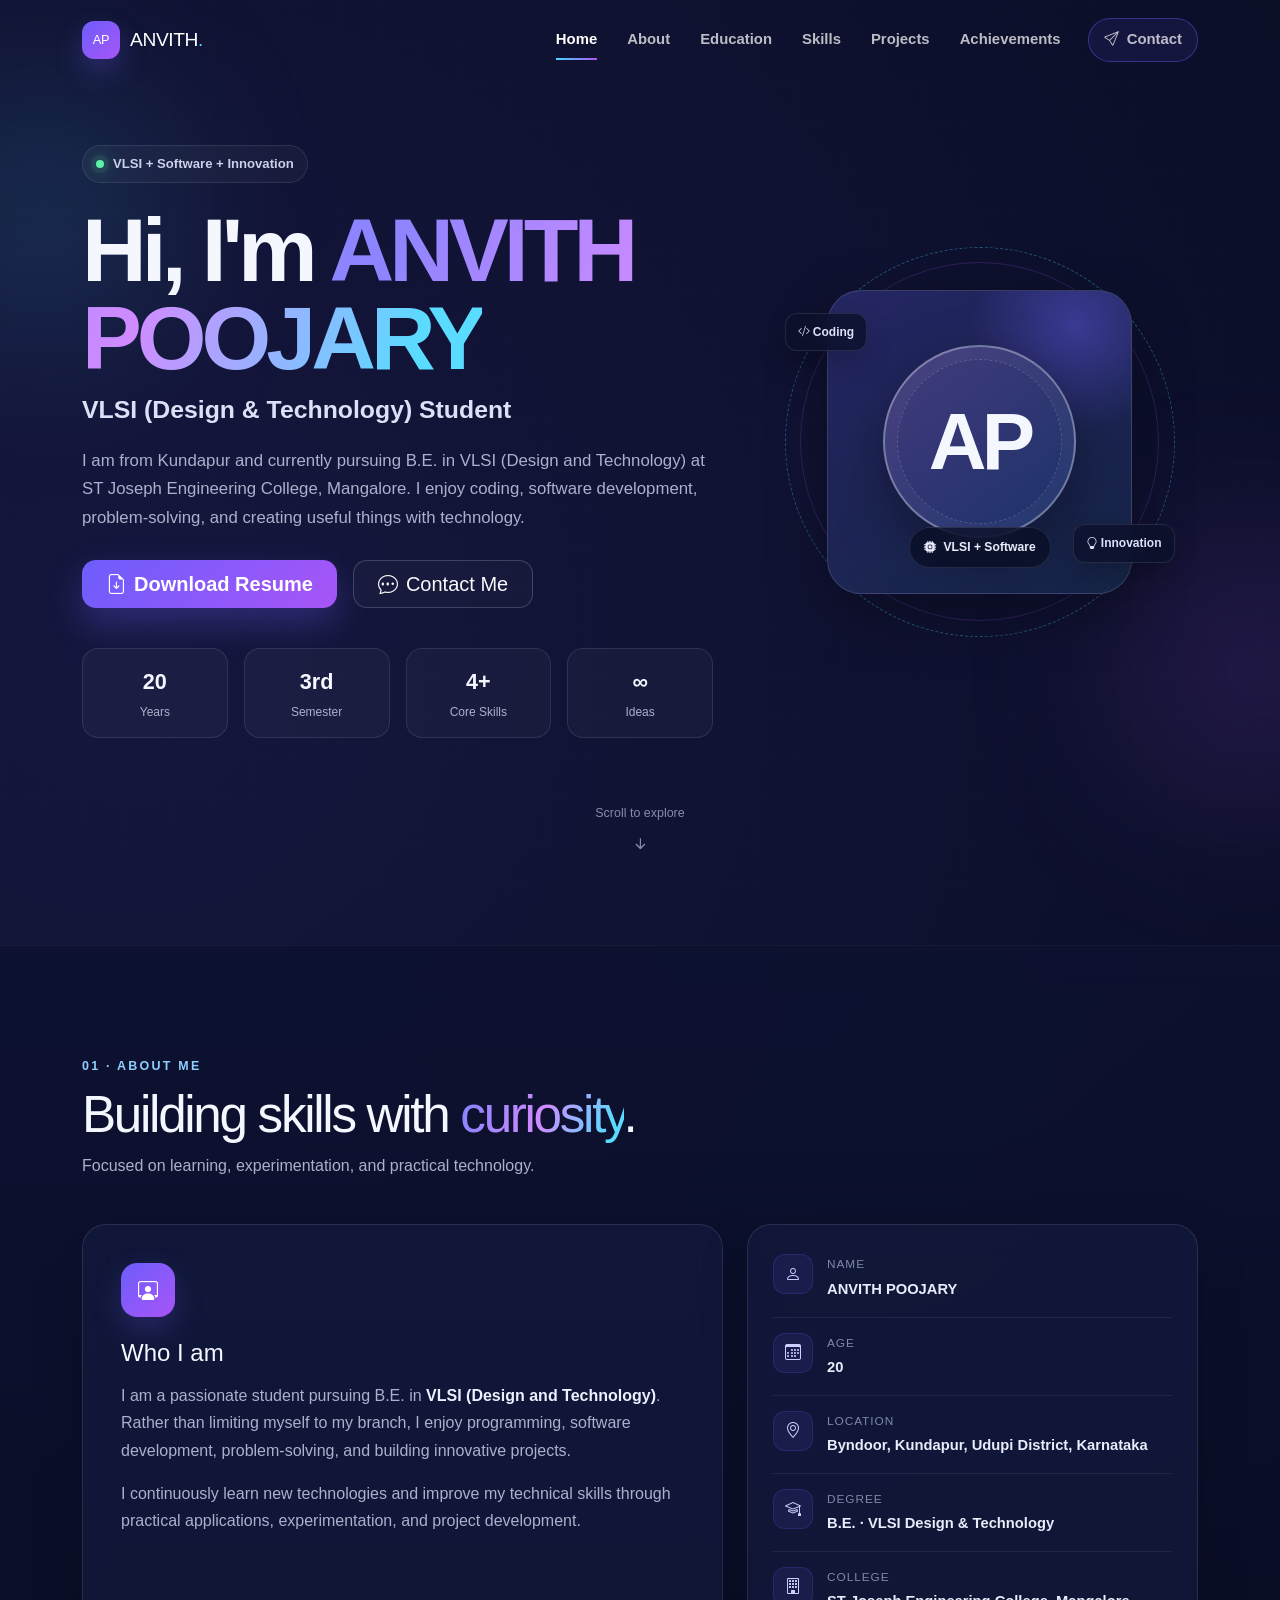
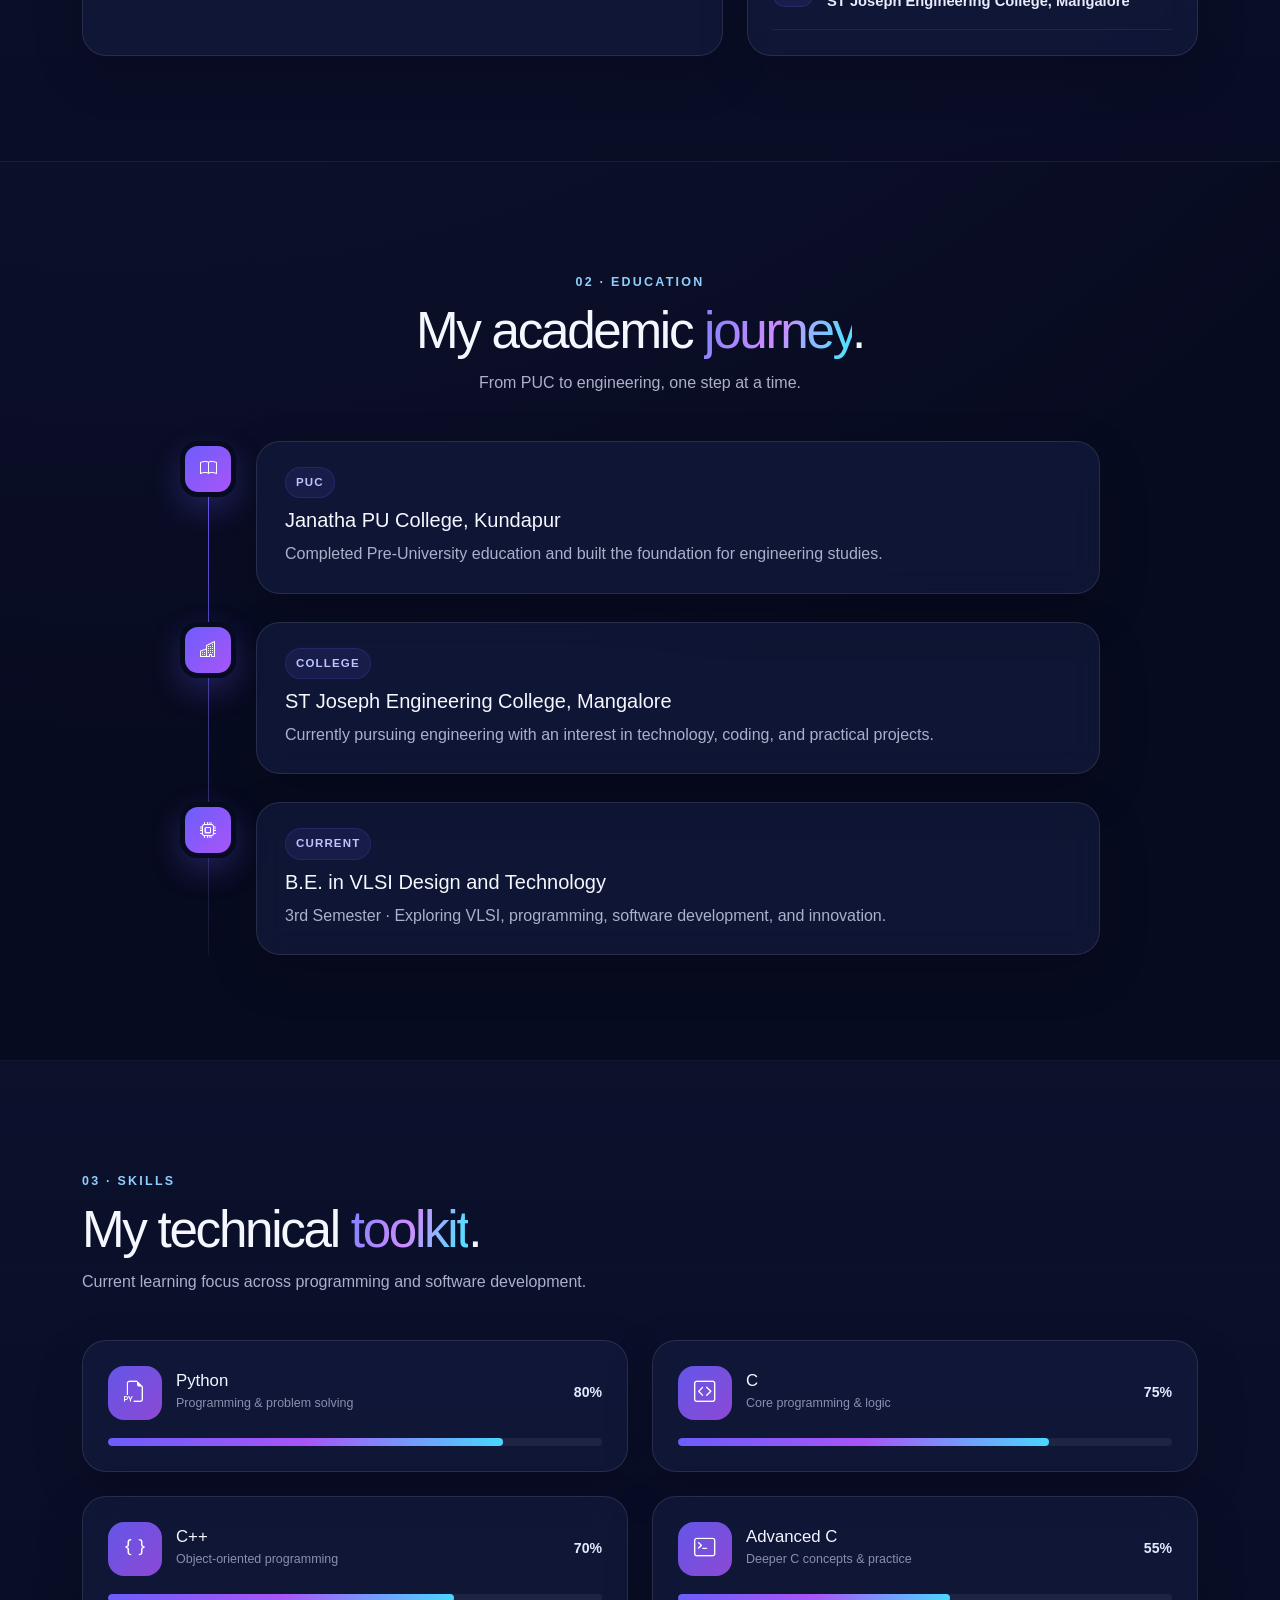
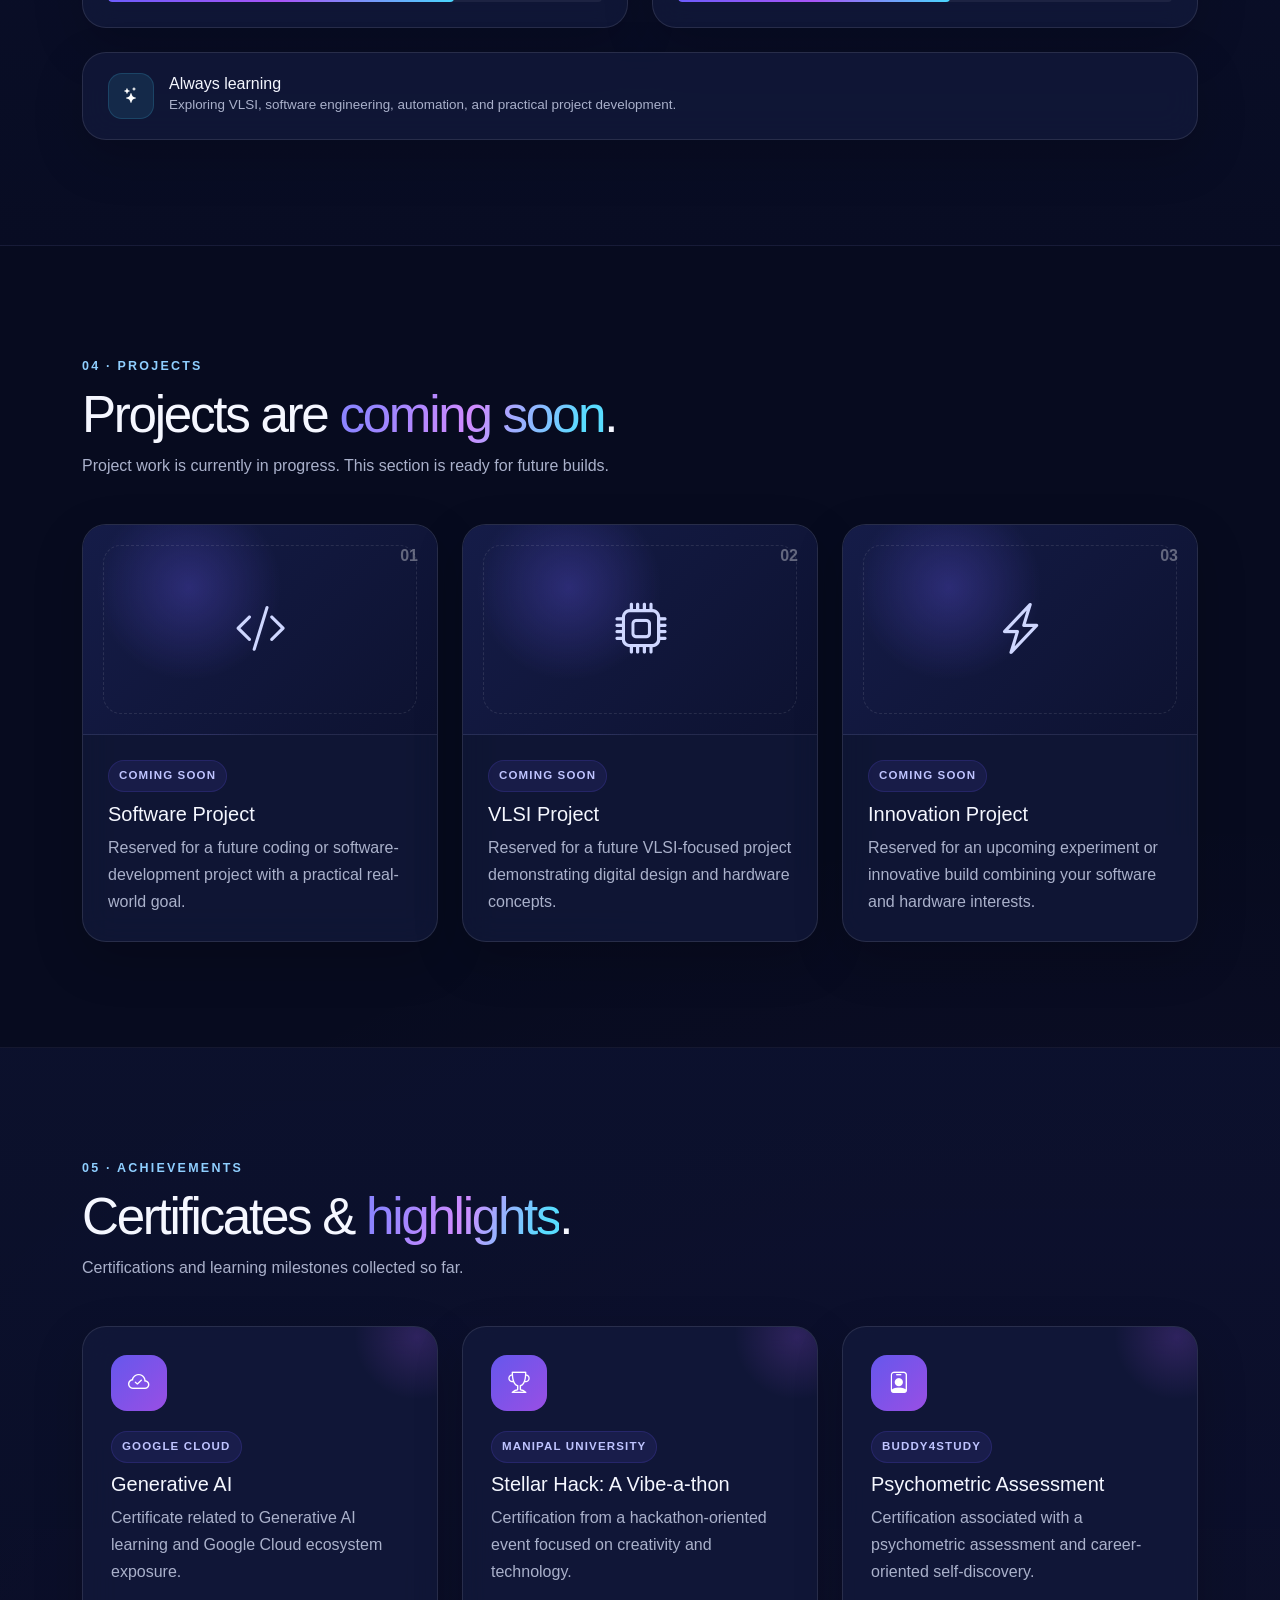
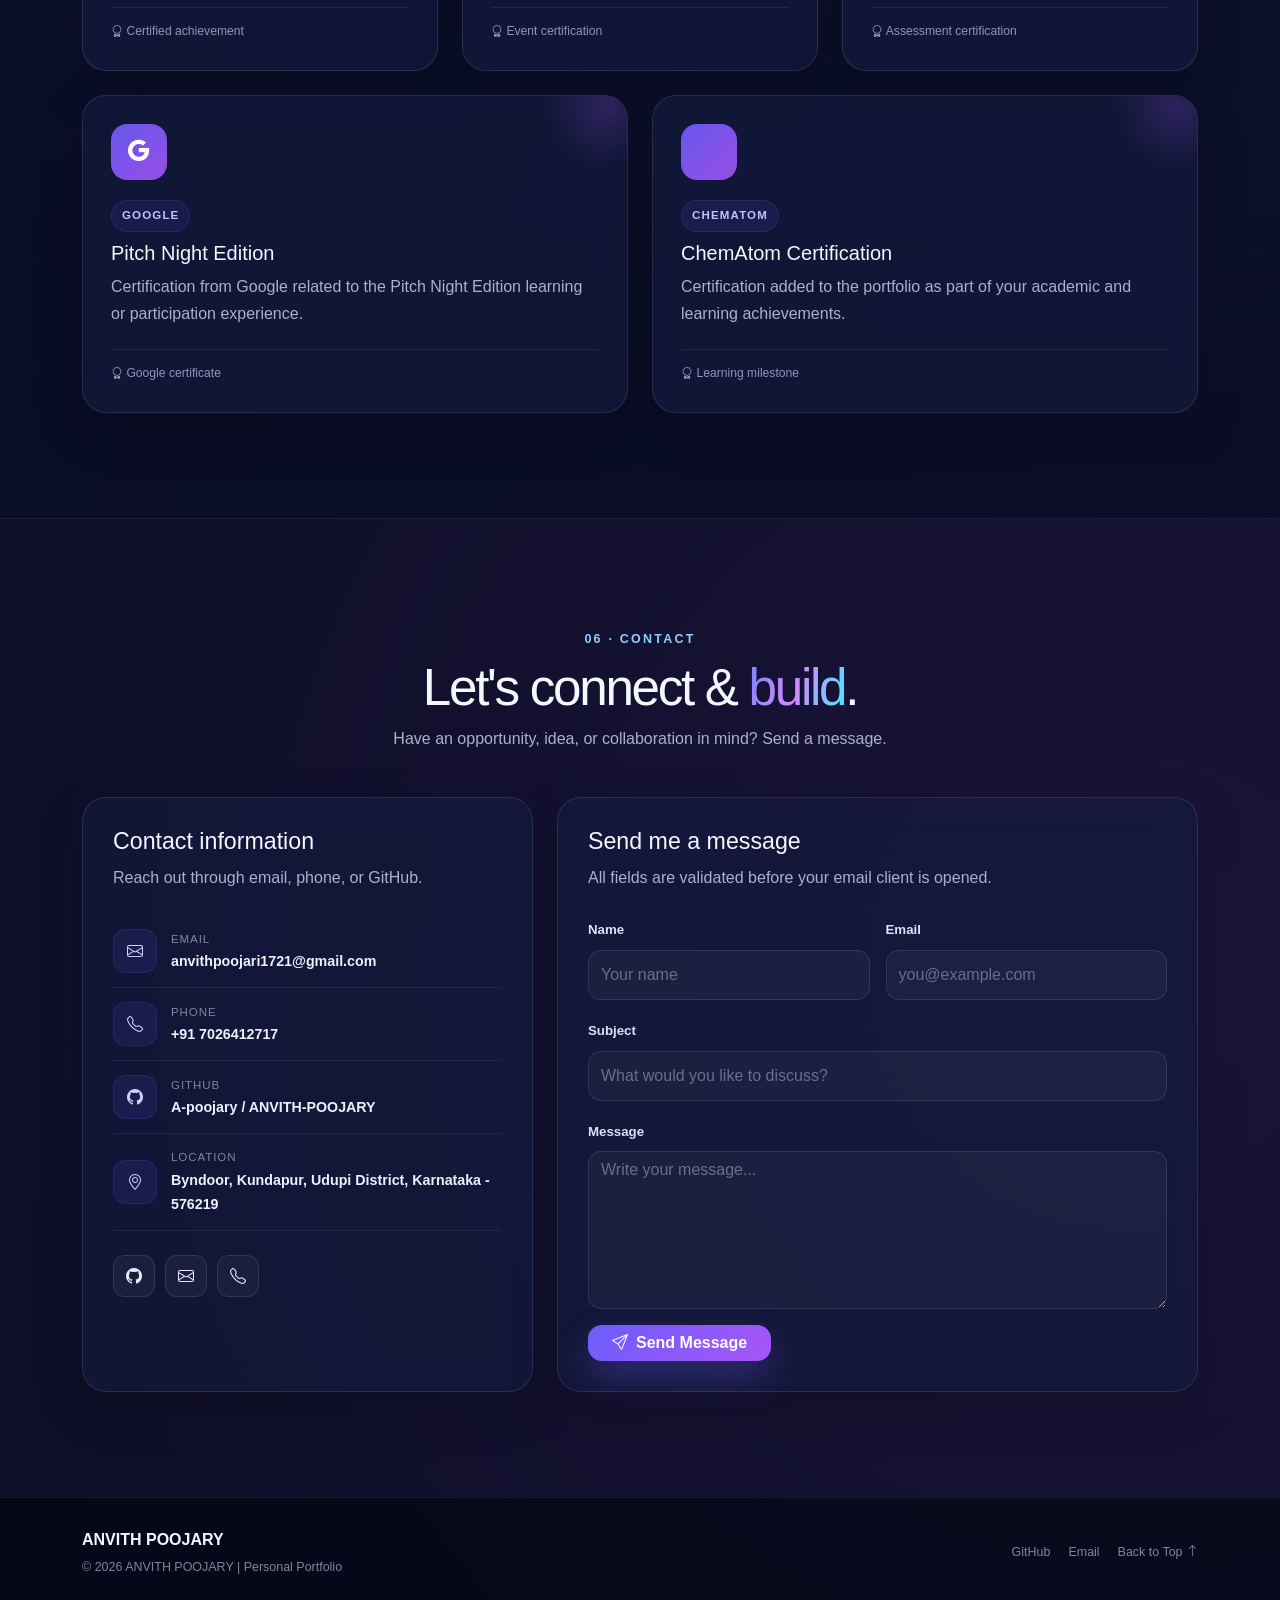
==== commit a3235dc7: "Update portfolio website content and structure" ====
--- a/index.html
+++ b/index.html
@@ -5,12 +5,12 @@
   <meta name="viewport" content="width=device-width, initial-scale=1.0">
 
   <!-- SEO -->
-  <meta name="description" content="Personal portfolio of ANVITH POOJARY, a VLSI Design and Technology student interested in coding, software development, and innovation.">
-  <meta name="keywords" content="ANVITH POOJARY, VLSI, portfolio, engineering student, Python, C, C++, software development">
+  <meta name="description" content="Personal portfolio of ANVITH POOJARY, a VLSI Design and Technology student interested in coding, software development, problem-solving, and innovation.">
+  <meta name="keywords" content="ANVITH POOJARY, VLSI, portfolio, Python, C, C++, Advanced C, engineering student, software development">
   <meta name="author" content="ANVITH POOJARY">
-  <meta name="theme-color" content="#070b1f">
-
-  <title>ANVITH POOJARY | VLSI Design & Technology</title>
+  <meta name="theme-color" content="#080b24">
+
+  <title>ANVITH POOJARY | VLSI Design & Technology Student</title>
 
   <!-- Bootstrap 5 -->
   <link href="https://cdn.jsdelivr.net/npm/bootstrap@5.3.3/dist/css/bootstrap.min.css" rel="stylesheet">
@@ -18,7 +18,7 @@
   <!-- Bootstrap Icons -->
   <link href="https://cdn.jsdelivr.net/npm/bootstrap-icons@1.11.3/font/bootstrap-icons.css" rel="stylesheet">
 
-  <!-- Google Font -->
+  <!-- Google Fonts -->
   <link rel="preconnect" href="https://fonts.googleapis.com">
   <link rel="preconnect" href="https://fonts.gstatic.com" crossorigin>
   <link href="https://fonts.googleapis.com/css2?family=Inter:wght@400;500;600;700;800&family=Space+Grotesk:wght@500;600;700&display=swap" rel="stylesheet">
@@ -27,13 +27,11 @@
   <link rel="stylesheet" href="style.css">
 </head>
 
-<body>
-  <!-- Loading Screen -->
-  <div id="loader" class="loader-screen" aria-label="Loading website">
-    <div class="loader-orbit">
-      <span></span>
-      <span></span>
-      <span></span>
+<body class="loading">
+  <!-- Page loader -->
+  <div id="loader" class="loader-screen" aria-label="Loading portfolio">
+    <div class="loader-orbit" aria-hidden="true">
+      <span></span><span></span><span></span>
     </div>
     <p>Loading portfolio...</p>
   </div>
@@ -43,10 +41,10 @@
   <div class="glow glow-one" aria-hidden="true"></div>
   <div class="glow glow-two" aria-hidden="true"></div>
 
-  <!-- Navigation -->
+  <!-- Sticky navigation -->
   <nav id="mainNav" class="navbar navbar-expand-lg navbar-dark fixed-top" aria-label="Primary navigation">
     <div class="container">
-      <a class="navbar-brand fw-bold" href="#home" aria-label="ANVITH POOJARY home">
+      <a class="navbar-brand" href="#home" aria-label="ANVITH POOJARY home">
         <span class="brand-mark">AP</span>
         <span>ANVITH<span class="brand-dot">.</span></span>
       </a>
@@ -83,16 +81,14 @@
           <div class="col-lg-7 order-2 order-lg-1 reveal">
             <div class="hero-kicker">
               <span class="status-dot"></span>
-              Open to learning & collaboration
+              VLSI + Software + Innovation
             </div>
 
             <h1 class="hero-title">
               Hi, I'm <span class="gradient-text">ANVITH POOJARY</span>
             </h1>
 
-            <div class="hero-subtitle">
-              VLSI (Design &amp; Technology) Student
-            </div>
+            <h2 class="hero-subtitle">VLSI (Design & Technology) Student</h2>
 
             <p class="hero-description">
               I am from Kundapur and currently pursuing B.E. in VLSI (Design and Technology)
@@ -101,7 +97,7 @@
             </p>
 
             <div class="hero-actions d-flex flex-wrap gap-3">
-              <button class="btn btn-primary-custom btn-lg px-4" id="resumeBtn">
+              <button class="btn btn-primary-custom btn-lg px-4" id="resumeBtn" type="button">
                 <i class="bi bi-file-earmark-arrow-down me-2"></i>Download Resume
               </button>
               <a class="btn btn-outline-light btn-lg px-4" href="#contact">
@@ -141,18 +137,25 @@
             <div class="profile-wrap mx-auto">
               <div class="profile-ring ring-one"></div>
               <div class="profile-ring ring-two"></div>
+
               <div class="profile-card">
-                <!-- Replace the initials with a real image later if desired -->
+                <!-- Replace this placeholder with your photo later -->
                 <div class="profile-placeholder" role="img" aria-label="Profile image placeholder">
                   <span>AP</span>
                 </div>
+
                 <div class="profile-badge">
                   <i class="bi bi-cpu-fill"></i>
                   <span>VLSI + Software</span>
                 </div>
               </div>
-              <div class="floating-chip chip-one"><i class="bi bi-code-slash"></i> Coding</div>
-              <div class="floating-chip chip-two"><i class="bi bi-lightbulb"></i> Innovation</div>
+
+              <div class="floating-chip chip-one">
+                <i class="bi bi-code-slash"></i> Coding
+              </div>
+              <div class="floating-chip chip-two">
+                <i class="bi bi-lightbulb"></i> Innovation
+              </div>
             </div>
           </div>
         </div>
@@ -175,7 +178,7 @@
 
         <div class="row g-4 align-items-stretch">
           <div class="col-lg-7 reveal">
-            <div class="glass-card about-card h-100">
+            <article class="glass-card about-card h-100">
               <div class="icon-box"><i class="bi bi-person-workspace"></i></div>
               <h3>Who I am</h3>
               <p>
@@ -184,35 +187,39 @@
                 problem-solving, and building innovative projects.
               </p>
               <p class="mb-0">
-                I continuously learn new technologies and strengthen my technical skills through
+                I continuously learn new technologies and improve my technical skills through
                 practical applications, experimentation, and project development.
               </p>
-            </div>
+            </article>
           </div>
 
           <div class="col-lg-5 reveal reveal-delay">
-            <div class="glass-card details-card h-100">
+            <article class="glass-card details-card h-100">
               <div class="detail-row">
                 <span class="detail-icon"><i class="bi bi-person"></i></span>
                 <div><small>Name</small><strong>ANVITH POOJARY</strong></div>
               </div>
+
               <div class="detail-row">
                 <span class="detail-icon"><i class="bi bi-calendar3"></i></span>
                 <div><small>Age</small><strong>20</strong></div>
               </div>
+
               <div class="detail-row">
                 <span class="detail-icon"><i class="bi bi-geo-alt"></i></span>
                 <div><small>Location</small><strong>Byndoor, Kundapur, Udupi District, Karnataka</strong></div>
               </div>
+
               <div class="detail-row">
                 <span class="detail-icon"><i class="bi bi-mortarboard"></i></span>
                 <div><small>Degree</small><strong>B.E. · VLSI Design &amp; Technology</strong></div>
               </div>
+
               <div class="detail-row mb-0">
                 <span class="detail-icon"><i class="bi bi-building"></i></span>
                 <div><small>College</small><strong>ST Joseph Engineering College, Mangalore</strong></div>
               </div>
-            </div>
+            </article>
           </div>
         </div>
       </div>
@@ -230,29 +237,29 @@
         <div class="timeline">
           <div class="timeline-item reveal">
             <div class="timeline-dot"><i class="bi bi-book"></i></div>
-            <div class="timeline-card glass-card">
+            <article class="timeline-card glass-card">
               <span class="timeline-year">PUC</span>
               <h3>Janatha PU College, Kundapur</h3>
-              <p class="mb-0">Completed Pre-University education with a foundation for engineering studies.</p>
-            </div>
+              <p class="mb-0">Completed Pre-University education and built the foundation for engineering studies.</p>
+            </article>
           </div>
 
           <div class="timeline-item reveal reveal-delay">
             <div class="timeline-dot"><i class="bi bi-buildings"></i></div>
-            <div class="timeline-card glass-card">
-              <span class="timeline-year">University</span>
+            <article class="timeline-card glass-card">
+              <span class="timeline-year">College</span>
               <h3>ST Joseph Engineering College, Mangalore</h3>
-              <p class="mb-0">Currently pursuing engineering with a strong interest in technology and software.</p>
-            </div>
+              <p class="mb-0">Currently pursuing engineering with an interest in technology, coding, and practical projects.</p>
+            </article>
           </div>
 
           <div class="timeline-item reveal">
             <div class="timeline-dot"><i class="bi bi-cpu"></i></div>
-            <div class="timeline-card glass-card">
+            <article class="timeline-card glass-card">
               <span class="timeline-year">Current</span>
               <h3>B.E. in VLSI Design and Technology</h3>
               <p class="mb-0">3rd Semester · Exploring VLSI, programming, software development, and innovation.</p>
-            </div>
+            </article>
           </div>
         </div>
       </div>
@@ -268,65 +275,69 @@
         </div>
 
         <div class="row g-4">
+          <!-- Python -->
           <div class="col-md-6 reveal">
             <article class="skill-card glass-card">
               <div class="skill-top">
-                <div class="skill-icon python-icon"><i class="bi bi-filetype-py"></i></div>
+                <div class="skill-icon"><i class="bi bi-filetype-py"></i></div>
                 <div>
                   <h3>Python</h3>
                   <p>Programming &amp; problem solving</p>
                 </div>
                 <span class="skill-percent">80%</span>
               </div>
-              <div class="progress skill-progress" role="progressbar" aria-label="Python learning progress" aria-valuemin="0" aria-valuemax="100" aria-valuenow="80">
+              <div class="progress skill-progress" role="progressbar" aria-label="Python skill level" aria-valuemin="0" aria-valuemax="100" aria-valuenow="80">
                 <div class="progress-bar" data-progress="80"></div>
               </div>
             </article>
           </div>
 
+          <!-- C -->
           <div class="col-md-6 reveal reveal-delay">
             <article class="skill-card glass-card">
               <div class="skill-top">
-                <div class="skill-icon c-icon"><i class="bi bi-code-square"></i></div>
+                <div class="skill-icon"><i class="bi bi-code-square"></i></div>
                 <div>
                   <h3>C</h3>
                   <p>Core programming &amp; logic</p>
                 </div>
                 <span class="skill-percent">75%</span>
               </div>
-              <div class="progress skill-progress" role="progressbar" aria-label="C learning progress" aria-valuemin="0" aria-valuemax="100" aria-valuenow="75">
+              <div class="progress skill-progress" role="progressbar" aria-label="C skill level" aria-valuemin="0" aria-valuemax="100" aria-valuenow="75">
                 <div class="progress-bar" data-progress="75"></div>
               </div>
             </article>
           </div>
 
+          <!-- C++ -->
           <div class="col-md-6 reveal">
             <article class="skill-card glass-card">
               <div class="skill-top">
-                <div class="skill-icon cpp-icon"><i class="bi bi-braces"></i></div>
+                <div class="skill-icon"><i class="bi bi-braces"></i></div>
                 <div>
                   <h3>C++</h3>
-                  <p>OOP &amp; software development</p>
+                  <p>Object-oriented programming</p>
                 </div>
                 <span class="skill-percent">70%</span>
               </div>
-              <div class="progress skill-progress" role="progressbar" aria-label="C++ learning progress" aria-valuemin="0" aria-valuemax="100" aria-valuenow="70">
+              <div class="progress skill-progress" role="progressbar" aria-label="C++ skill level" aria-valuemin="0" aria-valuemax="100" aria-valuenow="70">
                 <div class="progress-bar" data-progress="70"></div>
               </div>
             </article>
           </div>
 
+          <!-- Advanced C -->
           <div class="col-md-6 reveal reveal-delay">
             <article class="skill-card glass-card">
               <div class="skill-top">
-                <div class="skill-icon advanced-c-icon"><i class="bi bi-terminal"></i></div>
+                <div class="skill-icon"><i class="bi bi-terminal"></i></div>
                 <div>
                   <h3>Advanced C</h3>
                   <p>Deeper C concepts &amp; practice</p>
                 </div>
                 <span class="skill-percent">55%</span>
               </div>
-              <div class="progress skill-progress" role="progressbar" aria-label="Advanced C learning progress" aria-valuemin="0" aria-valuemax="100" aria-valuenow="55">
+              <div class="progress skill-progress" role="progressbar" aria-label="Advanced C skill level" aria-valuemin="0" aria-valuemax="100" aria-valuenow="55">
                 <div class="progress-bar" data-progress="55"></div>
               </div>
             </article>
@@ -349,7 +360,7 @@
         <div class="section-heading reveal">
           <span class="eyebrow">04 · Projects</span>
           <h2>Projects are <span class="gradient-text">coming soon</span>.</h2>
-          <p>I am currently building and learning through practical project work.</p>
+          <p>Project work is currently in progress. This section is ready for future builds.</p>
         </div>
 
         <div class="row g-4">
@@ -362,8 +373,7 @@
               <div class="project-content">
                 <span class="project-status">Coming soon</span>
                 <h3>Software Project</h3>
-                <p>Space reserved for a future software or coding project with a practical real-world goal.</p>
-                <button class="btn btn-sm btn-outline-light disabled">Details coming soon</button>
+                <p>Reserved for a future coding or software-development project with a practical real-world goal.</p>
               </div>
             </article>
           </div>
@@ -377,8 +387,7 @@
               <div class="project-content">
                 <span class="project-status">Coming soon</span>
                 <h3>VLSI Project</h3>
-                <p>Space reserved for a future VLSI-focused project demonstrating digital design and hardware concepts.</p>
-                <button class="btn btn-sm btn-outline-light disabled">Details coming soon</button>
+                <p>Reserved for a future VLSI-focused project demonstrating digital design and hardware concepts.</p>
               </div>
             </article>
           </div>
@@ -392,8 +401,7 @@
               <div class="project-content">
                 <span class="project-status">Coming soon</span>
                 <h3>Innovation Project</h3>
-                <p>Space reserved for an upcoming experiment or innovative build combining software and hardware interests.</p>
-                <button class="btn btn-sm btn-outline-light disabled">Details coming soon</button>
+                <p>Reserved for an upcoming experiment or innovative build combining your software and hardware interests.</p>
               </div>
             </article>
           </div>
@@ -401,7 +409,7 @@
       </div>
     </section>
 
-    <!-- Achievements -->
+    <!-- Achievements & Certificates -->
     <section id="achievements" class="section-pad section-soft">
       <div class="container">
         <div class="section-heading reveal">
@@ -413,7 +421,7 @@
         <div class="row g-4">
           <div class="col-md-6 col-lg-4 reveal">
             <article class="certificate-card glass-card h-100">
-              <div class="certificate-icon"><i class="bi bi-google"></i></div>
+              <div class="certificate-icon"><i class="bi bi-cloud-check"></i></div>
               <span class="certificate-tag">Google Cloud</span>
               <h3>Generative AI</h3>
               <p>Certificate related to Generative AI learning and Google Cloud ecosystem exposure.</p>
@@ -433,31 +441,31 @@
 
           <div class="col-md-6 col-lg-4 reveal">
             <article class="certificate-card glass-card h-100">
-              <div class="certificate-icon"><i class="bi bi-person-check"></i></div>
+              <div class="certificate-icon"><i class="bi bi-person-badge"></i></div>
               <span class="certificate-tag">Buddy4Study</span>
               <h3>Psychometric Assessment</h3>
-              <p>Certification for participation in a psychometric assessment experience.</p>
-              <div class="certificate-footer"><i class="bi bi-award"></i> Learning milestone</div>
+              <p>Certification associated with a psychometric assessment and career-oriented self-discovery.</p>
+              <div class="certificate-footer"><i class="bi bi-award"></i> Assessment certification</div>
             </article>
           </div>
 
           <div class="col-md-6 col-lg-6 reveal">
             <article class="certificate-card glass-card h-100">
-              <div class="certificate-icon"><i class="bi bi-mic"></i></div>
+              <div class="certificate-icon"><i class="bi bi-google"></i></div>
               <span class="certificate-tag">Google</span>
               <h3>Pitch Night Edition</h3>
-              <p>Certification from a Google-linked pitch-focused learning or participation activity.</p>
-              <div class="certificate-footer"><i class="bi bi-award"></i> Participation certificate</div>
+              <p>Certification from Google related to the Pitch Night Edition learning or participation experience.</p>
+              <div class="certificate-footer"><i class="bi bi-award"></i> Google certificate</div>
             </article>
           </div>
 
           <div class="col-md-6 col-lg-6 reveal reveal-delay">
             <article class="certificate-card glass-card h-100">
-              <div class="certificate-icon"><i class="bi bi-flask"></i></div>
+              <div class="certificate-icon"><i class="bi bi-beaker"></i></div>
               <span class="certificate-tag">ChemAtom</span>
               <h3>ChemAtom Certification</h3>
-              <p>Certification milestone included in my academic and learning portfolio.</p>
-              <div class="certificate-footer"><i class="bi bi-award"></i> Certificate</div>
+              <p>Certification added to the portfolio as part of your academic and learning achievements.</p>
+              <div class="certificate-footer"><i class="bi bi-award"></i> Learning milestone</div>
             </article>
           </div>
         </div>
@@ -469,44 +477,56 @@
       <div class="container">
         <div class="section-heading text-center reveal">
           <span class="eyebrow">06 · Contact</span>
-          <h2>Let's <span class="gradient-text">connect</span>.</h2>
-          <p>Have an idea, opportunity, or collaboration in mind?</p>
-        </div>
-
-        <div class="row g-4 justify-content-center">
+          <h2>Let's connect &amp; <span class="gradient-text">build</span>.</h2>
+          <p>Have an opportunity, idea, or collaboration in mind? Send a message.</p>
+        </div>
+
+        <div class="row g-4">
           <div class="col-lg-5 reveal">
-            <div class="contact-panel glass-card h-100">
+            <div class="glass-card contact-panel h-100">
               <h3>Contact information</h3>
-              <p class="contact-intro">Feel free to reach out through email, phone, or GitHub.</p>
-
-              <a class="contact-item" href="mailto:anvithpoojari1721@gmail.com">
+              <p class="contact-intro">Reach out through email, phone, or GitHub.</p>
+
+              <a class="contact-item text-decoration-none" href="mailto:anvithpoojari1721@gmail.com">
                 <span class="contact-icon"><i class="bi bi-envelope"></i></span>
-                <span><small>Email</small><strong>anvithpoojari1721@gmail.com</strong></span>
+                <span>
+                  <small>Email</small>
+                  <strong>anvithpoojari1721@gmail.com</strong>
+                </span>
               </a>
 
-              <a class="contact-item" href="tel:+917026412717">
+              <a class="contact-item text-decoration-none" href="tel:+917026412717">
                 <span class="contact-icon"><i class="bi bi-telephone"></i></span>
-                <span><small>Phone</small><strong>+91 7026412717</strong></span>
+                <span>
+                  <small>Phone</small>
+                  <strong>+91 7026412717</strong>
+                </span>
               </a>
 
-              <a class="contact-item" href="https://github.com/A-poojary/ANVITH-POOJARY.git" target="_blank" rel="noopener noreferrer">
+              <a class="contact-item text-decoration-none" href="https://github.com/A-poojary/ANVITH-POOJARY" target="_blank" rel="noopener noreferrer">
                 <span class="contact-icon"><i class="bi bi-github"></i></span>
-                <span><small>GitHub</small><strong>A-poojary / ANVITH-POOJARY</strong></span>
+                <span>
+                  <small>GitHub</small>
+                  <strong>A-poojary / ANVITH-POOJARY</strong>
+                </span>
               </a>
 
               <div class="contact-item">
                 <span class="contact-icon"><i class="bi bi-geo-alt"></i></span>
-                <span><small>Location</small><strong>Byndoor, Kundapur, Udupi District, Karnataka - 576219</strong></span>
+                <span>
+                  <small>Location</small>
+                  <strong>Byndoor, Kundapur, Udupi District, Karnataka - 576219</strong>
+                </span>
               </div>
 
               <div class="contact-socials">
-                <a href="https://github.com/A-poojary" target="_blank" rel="noopener noreferrer" class="social-btn" aria-label="GitHub">
+                <a class="social-btn" href="https://github.com/A-poojary/ANVITH-POOJARY" target="_blank" rel="noopener noreferrer" aria-label="GitHub">
                   <i class="bi bi-github"></i>
                 </a>
-                <a href="mailto:anvithpoojari1721@gmail.com" class="social-btn" aria-label="Email">
+                <a class="social-btn" href="mailto:anvithpoojari1721@gmail.com" aria-label="Email">
                   <i class="bi bi-envelope"></i>
                 </a>
-                <a href="tel:+917026412717" class="social-btn" aria-label="Phone">
+                <a class="social-btn" href="tel:+917026412717" aria-label="Phone">
                   <i class="bi bi-telephone"></i>
                 </a>
               </div>
@@ -514,38 +534,45 @@
           </div>
 
           <div class="col-lg-7 reveal reveal-delay">
-            <div class="contact-form-wrap glass-card">
+            <div class="glass-card contact-form-wrap">
+              <h3>Send me a message</h3>
+              <p class="contact-intro">All fields are validated before your email client is opened.</p>
+
               <form id="contactForm" novalidate>
                 <div class="row g-3">
                   <div class="col-md-6">
-                    <label for="name" class="form-label">Name</label>
-                    <input type="text" class="form-control" id="name" name="name" placeholder="Your name" autocomplete="name" required>
-                    <div class="invalid-feedback">Please enter your name.</div>
+                    <label class="form-label" for="name">Name</label>
+                    <input class="form-control" id="name" name="name" type="text"
+                           placeholder="Your name" autocomplete="name" required>
+                    <div class="invalid-feedback">Please enter at least 2 characters.</div>
                   </div>
 
                   <div class="col-md-6">
-                    <label for="email" class="form-label">Email</label>
-                    <input type="email" class="form-control" id="email" name="email" placeholder="you@example.com" autocomplete="email" required>
-                    <div class="invalid-feedback">Please enter a valid email address.</div>
+                    <label class="form-label" for="email">Email</label>
+                    <input class="form-control" id="email" name="email" type="email"
+                           placeholder="you@example.com" autocomplete="email" required>
+                    <div class="invalid-feedback">Enter a valid email address.</div>
                   </div>
 
                   <div class="col-12">
-                    <label for="subject" class="form-label">Subject</label>
-                    <input type="text" class="form-control" id="subject" name="subject" placeholder="What would you like to discuss?" required>
+                    <label class="form-label" for="subject">Subject</label>
+                    <input class="form-control" id="subject" name="subject" type="text"
+                           placeholder="What would you like to discuss?" required>
                     <div class="invalid-feedback">Please enter a subject.</div>
                   </div>
 
                   <div class="col-12">
-                    <label for="message" class="form-label">Message</label>
-                    <textarea class="form-control" id="message" name="message" rows="6" placeholder="Write your message here..." required></textarea>
-                    <div class="invalid-feedback">Please enter a message.</div>
+                    <label class="form-label" for="message">Message</label>
+                    <textarea class="form-control" id="message" name="message" rows="6"
+                              placeholder="Write your message..." required></textarea>
+                    <div class="invalid-feedback">Please enter at least 10 characters.</div>
                   </div>
 
-                  <div class="col-12 d-flex flex-wrap align-items-center justify-content-between gap-3 pt-2">
+                  <div class="col-12 d-flex flex-column flex-sm-row gap-3 align-items-sm-center justify-content-between">
+                    <button class="btn btn-primary-custom px-4" type="submit">
+                      <i class="bi bi-send me-2"></i>Send Message
+                    </button>
                     <div id="formStatus" class="form-status" role="status" aria-live="polite"></div>
-                    <button type="submit" class="btn btn-primary-custom px-4">
-                      <i class="bi bi-send-fill me-2"></i>Send Message
-                    </button>
                   </div>
                 </div>
               </form>
@@ -561,23 +588,23 @@
     <div class="container">
       <div class="footer-inner">
         <div>
-          <div class="footer-brand">ANVITH<span class="brand-dot">.</span></div>
+          <div class="footer-brand">ANVITH POOJARY</div>
           <p class="mb-0">© 2026 ANVITH POOJARY | Personal Portfolio</p>
         </div>
 
         <div class="footer-links">
-          <a href="https://github.com/A-poojary/ANVITH-POOJARY.git" target="_blank" rel="noopener noreferrer">GitHub</a>
+          <a href="https://github.com/A-poojary/ANVITH-POOJARY" target="_blank" rel="noopener noreferrer">GitHub</a>
           <a href="mailto:anvithpoojari1721@gmail.com">Email</a>
-          <a href="#home" id="backToTop">Back to top <i class="bi bi-arrow-up"></i></a>
+          <a href="#home" id="backToTop">Back to Top <i class="bi bi-arrow-up"></i></a>
         </div>
       </div>
     </div>
   </footer>
 
-  <!-- Bootstrap JS Bundle -->
+  <!-- Bootstrap JS -->
   <script src="https://cdn.jsdelivr.net/npm/bootstrap@5.3.3/dist/js/bootstrap.bundle.min.js"></script>
 
-  <!-- Custom JavaScript -->
+  <!-- Custom JS -->
   <script src="script.js"></script>
 </body>
 </html>
